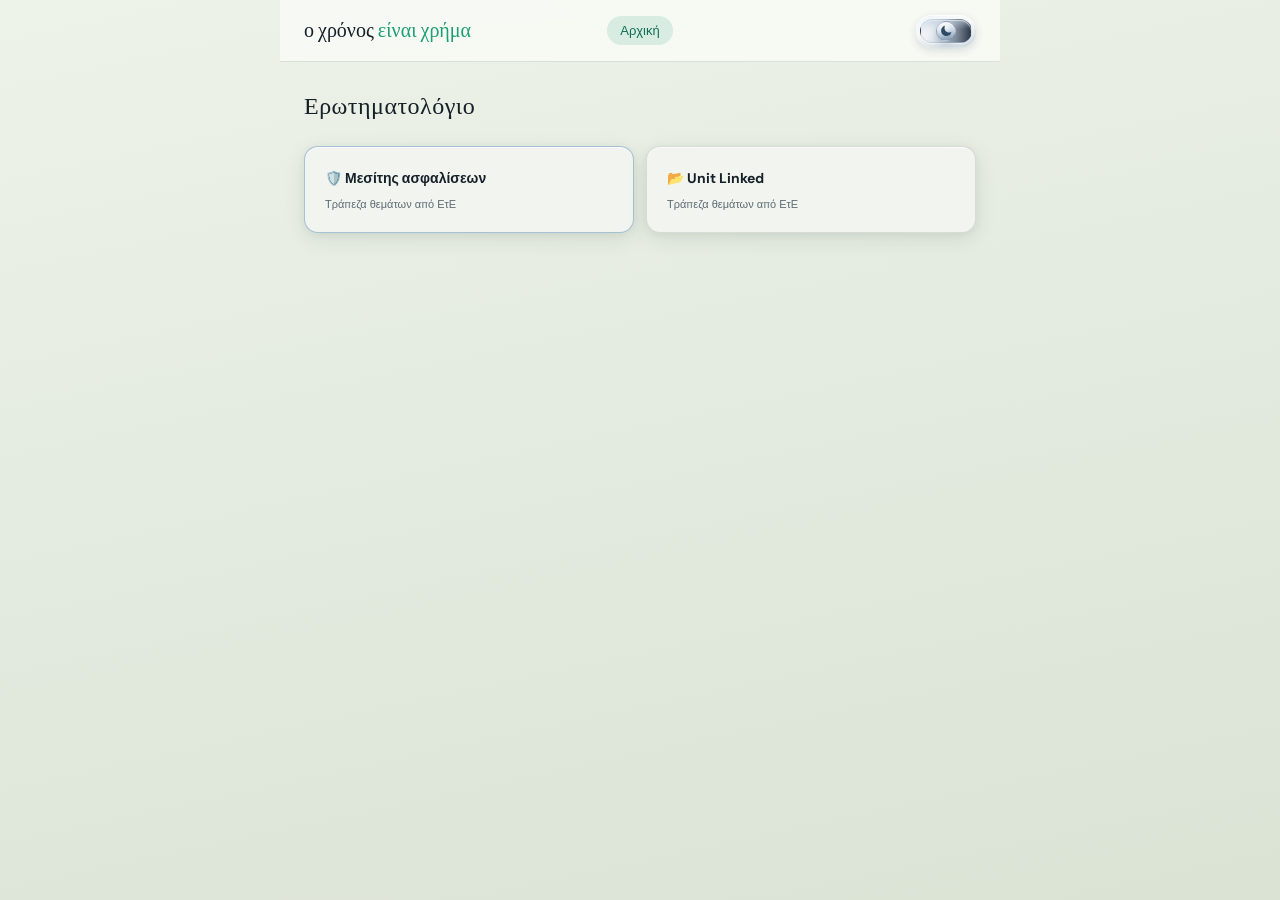
==== index.html @ 7689e627 "Add files via upload" ====
<!DOCTYPE html>
<html lang="el" data-time-theme="night">
<head>
<meta charset="UTF-8">
<meta name="viewport" content="width=device-width, initial-scale=1.0">
<title>Ο χρόνος είναι χρήμα</title>
<link href="https://fonts.googleapis.com/css2?family=DM+Sans:wght@300;400;500;600&family=DM+Serif+Display:ital@0;1&display=swap" rel="stylesheet">
<style>
*{box-sizing:border-box;margin:0;padding:0}
:root{
  --navy:#0f1729;--navy2:#1a2540;--navy3:#243050;
  --teal:#1D9E75;--teal2:#0F6E56;--teal3:#9FE1CB;
  --blue:#185FA5;--blue2:#378ADD;--blue3:#B5D4F4;
  --amber:#BA7517;--amber2:#EF9F27;--amber3:#FAC775;
  --coral:#993C1D;--coral2:#D85A30;--coral3:#F0997B;
  --white:#F8F7F2;--gray:#D3D1C7;--muted:#888780;
  --border:rgba(255,255,255,0.08);
}
html,body{font-family:"DM Sans",sans-serif;background:var(--navy);color:var(--white);min-height:100vh;font-size:16px;line-height:1.65}
.app{max-width:720px;margin:0 auto}
.top-nav{display:grid;grid-template-columns:1fr auto 1fr;align-items:center;padding:14px 24px;border-bottom:1px solid var(--border);background:rgba(15,23,41,0.97);backdrop-filter:blur(8px);position:sticky;top:0;z-index:100;gap:12px 16px}
.top-nav .logo{justify-self:start}
.top-nav .nav-tabs{justify-self:center;display:flex;flex-wrap:wrap;align-items:center;justify-content:center;gap:4px}
.top-nav .theme-ctl{justify-self:end}
@media (max-width:600px){
  .top-nav{grid-template-columns:1fr auto;grid-template-rows:auto auto}
  .top-nav .logo{grid-column:1;grid-row:1;justify-self:start}
  .top-nav .theme-ctl{grid-column:2;grid-row:1;justify-self:end;align-self:center}
  .top-nav .nav-tabs{grid-column:1/-1;grid-row:2;justify-self:center}
}
.logo{font-family:"DM Serif Display",serif;font-size:20px;color:var(--white)}
.logo span{color:var(--teal)}
.nav-tabs{display:flex;gap:4px}
.nav-tab{padding:6px 13px;border-radius:20px;border:none;background:transparent;color:var(--muted);font-family:"DM Sans",sans-serif;font-size:13px;cursor:pointer;transition:all .2s}
.nav-tab.active{background:rgba(29,158,117,0.18);color:var(--teal3)}
.nav-tab:hover:not(.active){color:var(--white);background:rgba(255,255,255,0.05)}
.screen{display:none;padding:24px 24px 48px;animation:fadeUp .3s ease}
.screen.active{display:block}
@keyframes fadeUp{from{opacity:0;transform:translateY(10px)}to{opacity:1;transform:translateY(0)}}
.card{background:var(--navy2);border:1px solid var(--border);border-radius:14px;padding:18px;margin-bottom:12px}
.badge{display:inline-block;font-size:10px;font-weight:500;padding:3px 10px;border-radius:20px;letter-spacing:0.4px;text-transform:uppercase;margin-bottom:8px}
.badge.teal{background:rgba(29,158,117,0.2);color:var(--teal3)}
.badge.blue{background:rgba(24,95,165,0.2);color:var(--blue3)}
.badge.amber{background:rgba(186,117,23,0.2);color:var(--amber3)}
.badge.coral{background:rgba(153,60,29,0.2);color:var(--coral3)}
.slbl{font-size:11px;font-weight:500;color:var(--muted);text-transform:uppercase;letter-spacing:0.6px;margin-bottom:12px}
.fbox{background:rgba(24,95,165,0.12);border:1px solid rgba(24,95,165,0.3);border-radius:12px;padding:16px 20px;text-align:center;margin:14px 0}
.fbox-main{font-family:"DM Serif Display",serif;font-size:22px;font-weight:500;color:var(--blue3);letter-spacing:1px;margin-bottom:5px}
.fbox-sub{font-size:11px;color:var(--muted);line-height:1.6}
.tbox{background:rgba(186,117,23,0.1);border:1px solid rgba(186,117,23,0.25);border-radius:10px;padding:12px 16px;margin:12px 0}
.tbox p{font-size:12px;color:var(--amber3);line-height:1.6}
.ibox{background:rgba(29,158,117,0.08);border:1px solid rgba(29,158,117,0.2);border-radius:10px;padding:12px 16px;margin:12px 0}
.ibox p{font-size:12px;color:var(--teal3);line-height:1.6}
.btn-p{background:var(--teal);color:#fff;border:none;padding:10px 22px;border-radius:9px;font-family:"DM Sans",sans-serif;font-size:14px;font-weight:500;cursor:pointer;transition:all .2s}
.btn-p:hover{background:var(--teal2)}
.btn-s{background:transparent;color:var(--muted);border:1px solid rgba(255,255,255,0.1);padding:10px 18px;border-radius:9px;font-family:"DM Sans",sans-serif;font-size:14px;cursor:pointer;transition:all .2s}
.btn-s:hover{color:var(--white);border-color:rgba(255,255,255,0.25)}
/* HOME */
.hero{background:var(--navy2);border:1px solid var(--border);border-radius:18px;padding:32px;margin-bottom:20px;position:relative;overflow:hidden}
.hero::before{content:"";position:absolute;top:-60px;right:-60px;width:280px;height:280px;background:radial-gradient(circle,rgba(29,158,117,0.10),transparent 70%);pointer-events:none}
.hero-title{font-family:"DM Serif Display",serif;font-size:32px;line-height:1.15;margin-bottom:10px}
.hero-title em{color:var(--teal3);font-style:italic}
.hero-sub{font-size:14px;color:var(--muted);line-height:1.7;max-width:440px;margin-bottom:20px}
.hero-axiom{padding:14px 18px;background:rgba(255,255,255,0.03);border-left:3px solid var(--teal);border-radius:0 10px 10px 0;font-family:"DM Serif Display",serif;font-size:15px;color:var(--gray);font-style:italic}
.stats-row{display:grid;grid-template-columns:repeat(3,1fr);gap:10px;margin-bottom:20px}
.stat-card{background:var(--navy2);border:1px solid var(--border);border-radius:14px;padding:16px;text-align:center}
.stat-num{font-family:"DM Serif Display",serif;font-size:28px;margin-bottom:3px}
.stat-lbl{font-size:11px;color:var(--muted)}
.pgrid{display:grid;grid-template-columns:1fr 1fr;gap:10px;margin-bottom:20px}
.pcard{background:var(--navy2);border:1px solid var(--border);border-radius:14px;padding:18px;cursor:pointer;transition:all .25s}
.pcard:hover{border-color:rgba(255,255,255,0.2);transform:translateY(-2px)}
.picon{width:38px;height:38px;border-radius:10px;display:flex;align-items:center;justify-content:center;font-family:"DM Serif Display",serif;font-size:17px;margin-bottom:12px}
.picon.teal{background:rgba(29,158,117,0.2);color:var(--teal3)}
.picon.blue{background:rgba(24,95,165,0.2);color:var(--blue3)}
.picon.amber{background:rgba(186,117,23,0.2);color:var(--amber3)}
.picon.coral{background:rgba(153,60,29,0.2);color:var(--coral3)}
.pname{font-size:14px;font-weight:500;margin-bottom:4px}
.pdesc{font-size:11px;color:var(--muted);line-height:1.5}
/* CHAPTERS */
.parts-list{display:flex;flex-direction:column;gap:12px}
.psec{background:var(--navy2);border:1px solid var(--border);border-radius:14px;overflow:hidden}
.phdr{display:flex;align-items:center;justify-content:space-between;padding:16px 18px;cursor:pointer;transition:background .2s}
.phdr:hover{background:rgba(255,255,255,0.03)}
.phdr-left{display:flex;align-items:center;gap:12px}
.pnum{width:34px;height:34px;border-radius:8px;display:flex;align-items:center;justify-content:center;font-family:"DM Serif Display",serif;font-size:15px;flex-shrink:0}
.pnum.teal{background:rgba(29,158,117,0.2);color:var(--teal3)}
.pnum.blue{background:rgba(24,95,165,0.2);color:var(--blue3)}
.pnum.amber{background:rgba(186,117,23,0.2);color:var(--amber3)}
.pnum.coral{background:rgba(153,60,29,0.2);color:var(--coral3)}
.phdr-title{font-size:14px;font-weight:500}
.phdr-sub{font-size:11px;color:var(--muted);margin-top:2px}
.parr{color:var(--muted);font-size:16px;transition:transform .25s}
.parr.open{transform:rotate(90deg)}
.cgrid{display:none;padding:0 12px 12px;grid-template-columns:1fr 1fr;gap:8px}
.cgrid.open{display:grid}
.citem{background:rgba(255,255,255,0.03);border:1px solid var(--border);border-radius:10px;padding:12px 14px;cursor:pointer;transition:all .2s;display:flex;align-items:flex-start;gap:10px}
.citem:hover{background:rgba(255,255,255,0.07);border-color:rgba(255,255,255,0.2)}
.citem.done{border-color:rgba(29,158,117,0.3);background:rgba(29,158,117,0.05)}
.citem.curr{border-color:rgba(55,138,221,0.4);background:rgba(24,95,165,0.08)}
.cnum{width:24px;height:24px;border-radius:6px;background:rgba(255,255,255,0.06);display:flex;align-items:center;justify-content:center;font-size:10px;font-weight:500;color:var(--muted);flex-shrink:0;margin-top:1px}
.cnum.done{background:rgba(29,158,117,0.2);color:var(--teal3)}
.cnum.curr{background:rgba(24,95,165,0.2);color:var(--blue3)}
.ctitle{font-size:12px;font-weight:500;line-height:1.4;margin-bottom:2px}
#mesCatMount .citem.yli-mesitis-unit .ctitle,
#qmCatMount .citem.yli-mesitis-unit .ctitle{font-size:16px;font-weight:600;line-height:1.35}
.csub{font-size:10px;color:var(--muted)}
/* CHAPTER VIEW */
.chap-hdr{display:flex;align-items:flex-start;justify-content:space-between;gap:16px;margin-bottom:22px}
.chap-title{font-family:"DM Serif Display",serif;font-size:26px;line-height:1.2;margin-top:8px}
.ring-wrap{position:relative;width:56px;height:56px;flex-shrink:0}
.ring-wrap svg{transform:rotate(-90deg)}
.ring-bg{fill:none;stroke:rgba(255,255,255,0.08);stroke-width:4}
.ring-fill{fill:none;stroke:var(--teal);stroke-width:4;stroke-linecap:round;stroke-dasharray:141;stroke-dashoffset:141;transition:stroke-dashoffset 1s ease}
.ring-lbl{position:absolute;inset:0;display:flex;align-items:center;justify-content:center;font-size:11px;font-weight:500;color:var(--teal3)}
.sflow{display:flex;align-items:center;gap:0;margin-bottom:20px;overflow-x:auto;padding-bottom:4px}
.snode{background:var(--navy2);border:1px solid var(--border);border-radius:10px;padding:10px 14px;min-width:90px;text-align:center;flex-shrink:0;cursor:pointer;transition:all .2s}
.snode.active{background:rgba(29,158,117,0.18);border-color:var(--teal)}
.snode:hover:not(.active){border-color:rgba(255,255,255,0.2)}
.snum{font-size:9px;color:var(--muted);margin-bottom:3px}
.slbl2{font-size:11px;font-weight:500}
.sarr{color:rgba(255,255,255,0.2);font-size:16px;padding:0 4px;flex-shrink:0}
.cpanel{background:var(--navy2);border:1px solid var(--border);border-radius:16px;padding:22px;margin-bottom:18px;min-height:160px;animation:fadeUp .3s ease}
.cpanel h3{font-size:12px;font-weight:500;color:var(--teal3);margin-bottom:12px;text-transform:uppercase;letter-spacing:0.4px}
.cpanel p{font-size:15px;color:var(--gray);line-height:1.75;margin-bottom:8px}
.chap-nav{display:flex;justify-content:space-between;align-items:center;padding-top:16px;border-top:1px solid var(--border)}
.chap-nav-info{font-size:11px;color:var(--muted)}
/* BARS */
.bwrap{display:flex;align-items:flex-end;gap:6px;height:110px;padding:0 4px}
.bcol{display:flex;flex-direction:column;align-items:center;gap:3px;flex:1;height:100%;justify-content:flex-end}
.bc,.bs{width:100%;border-radius:4px 4px 0 0;transition:height 1.3s cubic-bezier(.34,1.36,.64,1)}
.bc{background:linear-gradient(180deg,rgba(29,158,117,0.95),rgba(15,110,86,0.75));border:1px solid rgba(29,158,117,0.4)}
.bs{background:rgba(55,138,221,0.55);border:1px solid rgba(55,138,221,0.35)}
.byr{font-size:9px;color:var(--muted);text-align:center;margin-top:5px}
.legend{display:flex;gap:20px;justify-content:center;margin-top:8px}
.leg{display:flex;align-items:center;gap:6px;font-size:11px;color:var(--muted)}
.ldot{width:10px;height:10px;border-radius:3px;flex-shrink:0}
/* CALC */
.ctabs{display:flex;gap:6px;margin-bottom:20px;flex-wrap:wrap}
.ctab{padding:7px 16px;border-radius:8px;border:1px solid rgba(255,255,255,0.1);background:transparent;color:var(--muted);font-family:"DM Sans",sans-serif;font-size:13px;cursor:pointer;transition:all .2s}
.ctab.active{background:rgba(186,117,23,0.18);border-color:var(--amber);color:var(--amber3)}
.ctab:hover:not(.active){color:var(--white)}
.cgrid2{display:grid;grid-template-columns:1fr 1fr;gap:14px}
.panel{background:var(--navy2);border:1px solid var(--border);border-radius:14px;padding:18px}
.ptitle{font-size:10px;font-weight:500;color:var(--muted);text-transform:uppercase;letter-spacing:0.6px;margin-bottom:16px}
.slg{margin-bottom:18px}
.sll{display:flex;justify-content:space-between;align-items:baseline;margin-bottom:7px}
.sln{font-size:15px;color:var(--gray)}
.slv{font-size:15px;font-weight:500}
.slv .u{font-size:11px;color:var(--muted);font-weight:400}
input[type=range]{width:100%;height:3px;border-radius:2px;appearance:none;background:rgba(255,255,255,0.1);outline:none;cursor:pointer}
input[type=range]::-webkit-slider-thumb{appearance:none;width:17px;height:17px;border-radius:50%;background:var(--amber2);border:2px solid var(--navy);cursor:pointer}
input[type=range].tr::-webkit-slider-thumb{background:var(--teal)}
input[type=range].br::-webkit-slider-thumb{background:var(--blue2)}
.resmain{text-align:center;padding:18px 0 14px;border-bottom:1px solid var(--border);margin-bottom:14px}
.reslbl{font-size:10px;color:var(--muted);text-transform:uppercase;letter-spacing:0.5px;margin-bottom:6px}
.resnum{font-family:"DM Serif Display",serif;font-size:36px;color:var(--teal3);line-height:1}
.reshint{font-size:11px;color:var(--muted);margin-top:4px}
.bkdn{display:flex;flex-direction:column;gap:9px}
.br2{display:flex;justify-content:space-between;font-size:15px}
.br2 span:first-child{color:var(--muted)}
.br2 span:last-child{font-weight:500}
.br2.hl span:last-child{color:var(--teal3)}
.br2.wn span:last-child{color:var(--coral3)}
.brdiv{border:none;border-top:1px solid var(--border);margin:6px 0}
.cpan2{background:var(--navy2);border:1px solid var(--border);border-radius:14px;padding:18px;margin-top:14px;grid-column:1/-1}
.cpan2 h3{font-size:10px;color:var(--muted);text-transform:uppercase;letter-spacing:0.6px;margin-bottom:14px}
canvas{width:100%;display:block}
.r72c{background:var(--navy2);border:1px solid var(--border);border-radius:14px;padding:28px;text-align:center}
.r72big{font-family:"DM Serif Display",serif;font-size:72px;line-height:1;color:var(--teal3);margin:20px 0 6px;transition:all .3s}
/* QUIZ */
.quiz-screen-title{font-family:"DM Serif Display",serif;font-size:24px;margin-bottom:20px;color:var(--white);letter-spacing:0.02em}
.quiz-mode-grid{display:grid;grid-template-columns:repeat(2,minmax(0,1fr));gap:12px;margin-bottom:24px;align-items:stretch}
.quiz-mode-card{background:var(--navy2);border:1px solid var(--border);border-radius:14px;padding:20px;cursor:pointer;transition:border-color .25s,background .25s,box-shadow .25s;min-width:0;
  box-shadow:
    0 8px 28px rgba(0,0,0,0.32),
    0 2px 10px rgba(0,0,0,0.2),
    inset 0 1px 0 rgba(255,255,255,0.06)}
.quiz-mode-card:hover{border-color:var(--teal);background:rgba(29,158,117,0.08)}
.quiz-mode-card h3{font-size:14px;margin-bottom:6px;color:var(--white)}
.quiz-mode-card p{font-size:11px;color:var(--muted);line-height:1.5}
.quiz-mode-card.mesiti{border-color:rgba(24,95,165,0.35)}
.quiz-mode-card.mesiti:hover{border-color:var(--blue2);background:rgba(24,95,165,0.1)}
.quiz-mode-card.quiz-mode-selected-ul{border-color:rgba(29,158,117,0.75);
  box-shadow:
    0 8px 28px rgba(0,0,0,0.32),
    0 2px 10px rgba(0,0,0,0.2),
    0 0 0 2px rgba(29,158,117,0.55),
    inset 0 1px 0 rgba(255,255,255,0.08)}
.quiz-mode-card.quiz-mode-selected-mesiti{border-color:rgba(55,138,221,0.85);
  box-shadow:
    0 8px 28px rgba(0,0,0,0.32),
    0 2px 10px rgba(0,0,0,0.2),
    0 0 0 2px rgba(24,95,165,0.55),
    inset 0 1px 0 rgba(255,255,255,0.08)}
.quiz-mode-card.mesiti.quiz-mode-selected-mesiti:hover{border-color:rgba(55,138,221,0.95);background:rgba(24,95,165,0.12)}
.quiz-mode-card.quiz-mode-selected-ul:hover{border-color:rgba(45,200,150,0.9);background:rgba(29,158,117,0.1)}
/* Συνοχή χρώματος: κάρτα λειτουργίας → πλαίσιο επιλογών από κάτω */
#qCatOpts.quiz-options-accent-ul > .quiz-filters{
  border-color:rgba(29,158,117,0.72);
  background:rgba(29,158,117,0.09);
  box-shadow:
    0 8px 28px rgba(0,0,0,0.32),
    0 2px 10px rgba(0,0,0,0.2),
    0 0 0 2px rgba(29,158,117,0.42),
    inset 0 1px 0 rgba(255,255,255,0.08)}
#qCatOpts.quiz-options-accent-ul > div:nth-child(2){
  margin-top:2px;
  padding:14px 16px;
  border-radius:14px;
  border:1px solid rgba(29,158,117,0.45);
  background:rgba(29,158,117,0.07);
  box-shadow:
    0 4px 18px rgba(0,0,0,0.22),
    0 0 0 1px rgba(29,158,117,0.2),
    inset 0 1px 0 rgba(255,255,255,0.06)}
#qMesitiOpts.quiz-options-accent-mesiti #qmBrowse{
  padding:14px 16px 16px;
  border-radius:14px;
  border:1px solid rgba(55,138,221,0.55);
  background:rgba(24,95,165,0.1);
  box-shadow:
    0 8px 28px rgba(0,0,0,0.32),
    0 2px 10px rgba(0,0,0,0.2),
    0 0 0 2px rgba(24,95,165,0.38),
    inset 0 1px 0 rgba(255,255,255,0.08)}
#qMesitiOpts.quiz-options-accent-mesiti #qmMesitiFooter{
  margin-top:12px;
  padding:14px 16px;
  border-radius:14px;
  border:1px solid rgba(55,138,221,0.5);
  background:rgba(24,95,165,0.08);
  box-shadow:
    0 4px 18px rgba(0,0,0,0.22),
    0 0 0 1px rgba(24,95,165,0.22),
    inset 0 1px 0 rgba(255,255,255,0.06)}
.quiz-filters{background:var(--navy2);border:1px solid var(--border);border-radius:14px;padding:16px;margin-bottom:16px}
.quiz-filters label{display:block;font-size:11px;color:var(--muted);margin-bottom:6px;text-transform:uppercase;letter-spacing:0.5px}
.quiz-filters select{width:100%;padding:10px 12px;border-radius:8px;border:1px solid var(--border);background:var(--navy3);color:var(--white);font-family:"DM Sans",sans-serif;font-size:14px;margin-bottom:14px;cursor:pointer}
.quiz-filters select:last-of-type{margin-bottom:0}
.quiz-chapter-row{display:flex;flex-wrap:wrap;align-items:center;gap:10px 14px;margin-bottom:14px}
.quiz-chapter-wrap{position:relative;flex:1 1 200px;min-width:0}
.quiz-cat-sr{position:absolute;width:1px;height:1px;padding:0;margin:-1px;overflow:hidden;clip:rect(0,0,0,0);white-space:nowrap;border:0;opacity:0;pointer-events:none}
.quiz-chapter-trigger{width:100%;text-align:left;padding:10px 12px;border-radius:8px;border:1px solid var(--border);background:var(--navy3);color:var(--white);font-family:"DM Sans",sans-serif;font-size:14px;cursor:pointer;display:flex;justify-content:space-between;align-items:center;gap:10px}
.quiz-chapter-trigger::after{content:"▾";opacity:.55;font-size:11px;flex-shrink:0}
.quiz-chapter-menu{position:absolute;left:0;right:0;top:calc(100% + 5px);z-index:80;max-height:min(300px,55vh);overflow-y:auto;background:var(--navy2);border:1px solid var(--border);border-radius:10px;box-shadow:0 16px 40px rgba(0,0,0,0.35);padding:6px 0}
.quiz-chapter-item{display:block;width:100%;text-align:left;padding:10px 14px;border:none;background:transparent;color:var(--gray);font-family:"DM Sans",sans-serif;font-size:14px;cursor:pointer;line-height:1.35}
.quiz-chapter-item:hover,.quiz-chapter-item:focus{background:rgba(255,255,255,0.08);color:var(--white);outline:none}
.quiz-chapter-item[aria-selected="true"]{background:rgba(29,158,117,0.14);color:var(--teal3)}
.quiz-chapter-menu-row{display:flex;align-items:center;gap:10px;width:100%;padding:2px 4px 2px 10px;box-sizing:border-box}
.quiz-chapter-menu-row .quiz-chapter-item{flex:1;min-width:0;text-align:left}
.quiz-chapter-menu-row .quiz-chapter-done-cb{flex:0 0 auto;width:18px;height:18px;margin:0 6px 0 0;cursor:pointer;accent-color:var(--teal3)}
.quiz-chapter-menu-row .quiz-chapter-done-spacer{flex:0 0 auto;width:18px;height:18px;margin:0 6px 0 0;visibility:hidden;pointer-events:none}
#qmMesUnitMenu .quiz-chapter-menu-row .quiz-chapter-done-cb,
#mesUnitMenu .quiz-chapter-menu-row .quiz-chapter-done-cb{accent-color:var(--blue2)}
.quiz-chapter-count{flex:0 0 auto;font-size:14px;font-weight:500;color:var(--teal3);white-space:nowrap;min-height:1.4em}
.quiz-loading{text-align:center;padding:40px 20px;color:var(--muted)}
.quiz-load-err{background:rgba(153,60,29,0.15);border:1px solid rgba(153,60,29,0.3);border-radius:12px;padding:16px;margin-bottom:16px;color:var(--coral3);font-size:14px}
.quiz-load-err a{color:var(--teal3);text-decoration:underline}
.qprow{display:flex;align-items:center;gap:12px;margin-bottom:20px}
.qptimer{font-size:12px;color:var(--amber3);font-weight:500}
.qpbar{flex:1;height:3px;background:rgba(255,255,255,0.08);border-radius:2px;overflow:hidden}
.qpfill{height:100%;background:var(--teal);border-radius:2px;transition:width .4s ease}
.qplbl{font-size:11px;color:var(--muted);white-space:nowrap}
.qcard{background:var(--navy2);border:1px solid var(--border);border-radius:16px;padding:24px;margin-bottom:14px;position:relative;overflow:hidden;animation:fadeUp .25s ease}
.qcard::before{content:"";position:absolute;top:0;left:0;right:0;height:3px;background:linear-gradient(90deg,var(--teal),var(--blue2))}
.qmeta{display:flex;gap:8px;flex-wrap:wrap;align-items:center;margin-bottom:10px}
.qmeta.qmeta-row-split{justify-content:space-between;align-items:center;gap:8px 12px}
.qmeta-main{display:flex;gap:8px;flex-wrap:wrap;align-items:center;flex:1;min-width:0}
.qmetatag{font-size:9px;padding:2px 8px;border-radius:10px;background:rgba(255,255,255,0.06);color:var(--muted)}
.qjsonid{font-size:10px;font-weight:600;font-variant-numeric:tabular-nums;padding:3px 9px;border-radius:8px;border:1px solid rgba(186,117,23,0.35);background:rgba(186,117,23,0.12);color:var(--amber3);line-height:1.2;flex-shrink:0}
.qtag{font-size:10px;color:var(--teal3);font-weight:500;text-transform:uppercase;letter-spacing:0.5px;margin-bottom:12px}
.qtext{font-size:18px;line-height:1.55;margin-bottom:20px}
.opts{display:flex;flex-direction:column;gap:8px}
.opt{padding:13px 16px;border-radius:10px;border:1px solid rgba(255,255,255,0.1);background:rgba(255,255,255,0.03);color:var(--gray);font-family:"DM Sans",sans-serif;font-size:15px;cursor:pointer;transition:all .2s;text-align:left}
.opt:hover:not(.dis){border-color:rgba(255,255,255,0.25);background:rgba(255,255,255,0.07);color:var(--white)}
.opt.ok{background:rgba(29,158,117,0.22);border:2px solid var(--teal);color:var(--teal3);box-shadow:0 0 0 1px rgba(29,158,117,0.45),inset 0 0 0 1px rgba(29,158,117,0.12)}
.opt.ko{background:rgba(153,60,29,0.22);border:2px solid var(--coral2);color:var(--coral3);box-shadow:0 0 0 1px rgba(216,90,48,0.4),inset 0 0 0 1px rgba(216,90,48,0.1)}
.opt.dis{cursor:default;pointer-events:none}
.quiz-fb-line{font-size:14px;line-height:1.65}
.quiz-fb-exp{font-size:13px;line-height:1.65;margin-top:10px;opacity:.95}
.quiz-fb-sol{margin-top:12px;border-top:1px solid rgba(255,255,255,0.08);padding-top:10px}
.quiz-fb-sol>summary.quiz-fb-sum{cursor:pointer;font-size:13px;opacity:.92;user-select:none;list-style-position:outside}
.fbbox.ko .quiz-fb-sol{border-top-color:rgba(255,255,255,0.06)}
.quiz-fb-solbody{font-size:13px;line-height:1.6;opacity:.93}
.fbbox{background:rgba(29,158,117,0.1);border:1px solid rgba(29,158,117,0.25);border-radius:10px;padding:14px 16px;margin-top:14px;display:none;animation:fadeUp .25s ease}
.fbbox p{font-size:14px;color:var(--teal3);line-height:1.65}
.fbbox.ko{background:rgba(153,60,29,0.1);border-color:rgba(153,60,29,0.3)}
.fbbox.ko p{color:var(--coral3)}
.rscreen{text-align:center;padding:40px 20px;animation:fadeUp .3s ease}
.rscore{font-family:"DM Serif Display",serif;font-size:56px;color:var(--teal3);margin-bottom:8px}
.rmsg{font-size:15px;color:var(--muted);margin-bottom:28px;line-height:1.6}
.rreview{font-size:12px;color:var(--muted);margin-top:16px}
.qnav{display:flex;gap:10px;margin-top:20px;flex-wrap:wrap;justify-content:space-between}
/* APPENDICES */
.app-tabs{display:flex;gap:6px;margin-bottom:20px;flex-wrap:wrap}
.app-tab{padding:8px 14px;border-radius:8px;border:1px solid rgba(255,255,255,0.1);background:transparent;color:var(--muted);font-size:12px;cursor:pointer;transition:all .2s}
.app-tab.active{background:rgba(24,95,165,0.2);border-color:var(--blue);color:var(--blue3)}
.app-tab:hover:not(.active){color:var(--white)}
.app-panel{display:none;animation:fadeUp .3s ease}
.app-panel.active{display:block}
.calc-ctx{margin:0 0 16px;padding:11px 14px;border-radius:10px;background:rgba(255,255,255,0.035);border:1px solid rgba(255,255,255,0.07);font-size:12px;line-height:1.5}
.calc-ctx-heads{display:flex;flex-wrap:wrap;align-items:center;gap:8px 14px}
.calc-ctx-eq{font-family:ui-monospace,SFMono-Regular,monospace;font-size:11px;color:var(--blue3);opacity:.95}
.calc-ctx-map{margin:8px 0 0;font-size:11px;color:var(--muted);line-height:1.45}
.calc-ctx-live{margin-top:9px;padding-top:9px;border-top:1px solid rgba(255,255,255,0.07);font-family:ui-monospace,SFMono-Regular,monospace;font-size:11px;color:var(--teal3);min-height:1.2em;word-break:break-word}
.calc-ref-drawer{margin-top:22px;border-top:1px solid var(--border);padding-top:14px}
.calc-ref-drawer>summary{cursor:pointer;font-size:12px;color:var(--muted);list-style-position:outside;user-select:none;max-width:42em;line-height:1.45}
.calc-ref-drawer[open]>summary{color:var(--white);margin-bottom:12px}
#calcRefMount .app-tabs{margin-bottom:14px}
html[data-time-theme="day"] .calc-ctx{background:rgba(0,0,0,0.03);border-color:rgba(0,0,0,0.08)}
html[data-time-theme="day"] .calc-ctx-live{border-top-color:rgba(0,0,0,0.08)}
.formula-row{display:flex;justify-content:space-between;align-items:center;padding:12px 16px;border-bottom:1px solid var(--border);gap:12px;flex-wrap:wrap}
.formula-row:last-child{border-bottom:none}
.formula-phrase{font-size:12px;color:var(--gray);flex:1;min-width:140px}
.formula-eq{font-family:"DM Serif Display",serif;font-size:16px;color:var(--blue3);font-weight:500}
.chart-table{width:100%;border-collapse:collapse;font-size:12px}
.chart-table th,.chart-table td{padding:10px 12px;text-align:left;border-bottom:1px solid var(--border)}
.chart-table th{color:var(--muted);font-weight:500;text-transform:uppercase;font-size:10px;letter-spacing:0.5px}
.chart-table td:last-child{color:var(--blue3);font-family:"DM Serif Display",serif}
.ex-card{background:var(--navy2);border:1px solid var(--border);border-radius:12px;padding:16px;margin-bottom:12px}
.ex-card summary{cursor:pointer;font-weight:500;color:var(--white);margin-bottom:8px}
.ex-card .ex-data{font-size:12px;color:var(--muted);margin-bottom:10px}
.ex-card .ex-sol{background:rgba(29,158,117,0.1);border:1px solid rgba(29,158,117,0.25);border-radius:8px;padding:12px;font-size:14px;color:var(--teal3);margin-top:10px}
.gloss-search{width:100%;padding:12px 16px;border-radius:10px;border:1px solid var(--border);background:var(--navy3);color:var(--white);font-size:14px;margin-bottom:16px}
.gloss-search::placeholder{color:var(--muted)}
.gloss-item{background:var(--navy2);border:1px solid var(--border);border-radius:10px;padding:14px 16px;margin-bottom:10px;cursor:pointer;transition:all .2s}
.gloss-item:hover{border-color:var(--teal)}
.gloss-term{font-weight:500;color:var(--teal3);margin-bottom:4px}
.gloss-def{font-size:12px;color:var(--gray);line-height:1.5}
.gloss-ref{font-size:10px;color:var(--muted);margin-top:6px}
/* Θέμα ημέρας: συμπαγής ράγα — 3D όψη (χωνευτό αυλάκι + σφαιρικό thumb) */
.theme-sr{position:absolute;width:1px;height:1px;padding:0;margin:-1px;overflow:hidden;clip:rect(0,0,0,0);white-space:nowrap;border:0}
.theme-ctl{
  flex-shrink:0;width:60px;padding:4px;border:none;border-radius:16px;outline:none;-webkit-tap-highlight-color:transparent;
  background:linear-gradient(165deg,rgba(255,255,255,0.14) 0%,rgba(255,255,255,0.04) 42%,rgba(0,0,0,0.22) 100%);
  box-shadow:
    0 4px 8px rgba(0,0,0,0.4),
    0 1px 0 rgba(255,255,255,0.12) inset,
    0 -2px 4px rgba(0,0,0,0.35) inset,
    1px 0 0 rgba(255,255,255,0.06) inset,
    -1px 0 0 rgba(0,0,0,0.2) inset;
  transform:perspective(140px) rotateX(4deg);
  transform-origin:50% 50%;
  transition:transform .18s ease,box-shadow .18s ease;
}
.theme-ctl:hover{transform:perspective(140px) rotateX(2deg);box-shadow:0 5px 10px rgba(0,0,0,0.45),0 1px 0 rgba(255,255,255,0.14) inset,0 -2px 4px rgba(0,0,0,0.32) inset,1px 0 0 rgba(255,255,255,0.08) inset,-1px 0 0 rgba(0,0,0,0.18) inset}
.theme-ctl:active{transform:perspective(140px) rotateX(5deg) scale(0.98)}
.theme-ctl:focus-visible{box-shadow:0 0 0 2px rgba(29,158,117,0.55),0 4px 8px rgba(0,0,0,0.4);border-radius:16px}
.theme-track{
  position:relative;height:24px;width:100%;border-radius:12px;cursor:pointer;touch-action:none;
  border:1px solid rgba(0,0,0,0.45);
  background:
    linear-gradient(180deg,rgba(255,255,255,0.16) 0%,transparent 38%),
    linear-gradient(90deg,rgba(242,246,238,0.96) 0%,rgba(88,98,94,0.42) 47%,rgba(12,18,36,0.99) 100%);
  box-shadow:
    inset 0 4px 10px rgba(0,0,0,0.55),
    inset 0 2px 3px rgba(0,0,0,0.35),
    inset 0 1px 0 rgba(255,255,255,0.12),
    0 1px 0 rgba(255,255,255,0.05);
}
.theme-thumb{
  position:absolute;top:50%;width:20px;height:20px;margin-top:-10px;border-radius:50%;left:calc(50% - 10px);
  display:flex;align-items:center;justify-content:center;
  transition:left .14s ease,box-shadow .18s ease,transform .18s ease,background .2s ease,border-color .2s ease,color .2s ease;pointer-events:none;
  border:1px solid rgba(255,255,255,0.28);
  background:
    radial-gradient(ellipse 95% 80% at 32% 24%,rgba(255,255,255,0.98) 0%,rgba(235,237,232,0.92) 28%,rgba(195,200,198,0.88) 55%,rgba(110,118,122,0.82) 92%);
  box-shadow:
    0 4px 6px rgba(0,0,0,0.5),
    0 2px 3px rgba(0,0,0,0.35),
    0 1px 0 rgba(255,255,255,0.55) inset,
    inset 0 -4px 8px rgba(0,0,0,0.28),
    inset 0 3px 6px rgba(255,255,255,0.45);
  color:#c97810;
}
.theme-ico{position:absolute;inset:0;display:flex;align-items:center;justify-content:center;transition:opacity .16s ease}
.theme-ico svg{width:12px;height:12px;display:block}
.theme-ico-moon{opacity:0}
.theme-ico-sun{opacity:1}
html[data-time-theme="day"] .theme-ico-moon{opacity:1}
html[data-time-theme="day"] .theme-ico-sun{opacity:0}
.theme-ctl:hover .theme-thumb{box-shadow:0 5px 8px rgba(0,0,0,0.55),0 2px 3px rgba(0,0,0,0.35),0 1px 0 rgba(255,255,255,0.6) inset,inset 0 -4px 8px rgba(0,0,0,0.3),inset 0 3px 7px rgba(255,255,255,0.5)}
.theme-ctl[data-mode="day"] .theme-thumb{left:2px}
.theme-ctl[data-mode="night"] .theme-thumb{left:calc(100% - 22px)}
.theme-ctl[data-mode="auto"] .theme-thumb{left:calc(50% - 10px)}
.theme-ctl.theme-dragging .theme-thumb{transition:none}
@media (prefers-reduced-motion:reduce){
  .theme-ctl,.theme-ctl:hover,.theme-ctl:active{transform:none;transition:none}
  .theme-thumb{transition:left .14s ease}
}
html[data-time-theme="day"]{
  color-scheme:light;
  --navy:#d8dfd4;
  --navy2:#f2f5ef;
  --navy3:#e6ebe2;
  --white:#152028;
  --gray:#2a3440;
  --muted:#5c6a72;
  --border:rgba(20,45,35,0.12);
  /* Σκούρα accent για ανάγνωση σε ανοιχτό φόντο (αντί για mint #9FE1CB κ.λπ.) */
  --teal3:#0a5a45;
  --blue3:#1a5490;
  --amber3:#9a5a0c;
  --coral3:#8b3a22;
}
html[data-time-theme="day"] .badge.teal,
html[data-time-theme="day"] .badge.blue,
html[data-time-theme="day"] .badge.amber,
html[data-time-theme="day"] .badge.coral{font-weight:600}
html[data-time-theme="day"] body{
  background:linear-gradient(168deg,#eef3ea 0%,#e4ebe0 42%,#dbe3d5 100%);
  color:var(--white);
}
html[data-time-theme="day"] .top-nav{
  background:rgba(248,250,245,0.92);
  border-bottom-color:var(--border);
  backdrop-filter:blur(10px);
}
html[data-time-theme="day"] .nav-tab{color:var(--muted)}
html[data-time-theme="day"] .nav-tab.active{background:rgba(29,158,117,0.14);color:var(--teal2)}
html[data-time-theme="day"] .nav-tab:hover:not(.active){color:var(--white);background:rgba(0,0,0,0.04)}
html[data-time-theme="day"] .logo{color:var(--white)}
html[data-time-theme="day"] .card,
html[data-time-theme="day"] .hero,
html[data-time-theme="day"] .stat-card,
html[data-time-theme="day"] .pcard,
html[data-time-theme="day"] .psec,
html[data-time-theme="day"] .cpanel,
html[data-time-theme="day"] .snode,
html[data-time-theme="day"] .panel,
html[data-time-theme="day"] .cpan2,
html[data-time-theme="day"] .r72c,
html[data-time-theme="day"] .quiz-filters,
html[data-time-theme="day"] .qcard,
html[data-time-theme="day"] .yli-run-title,
html[data-time-theme="day"] .ex-card,
html[data-time-theme="day"] .gloss-item{
  box-shadow:0 1px 3px rgba(30,50,40,0.06);
}
html[data-time-theme="day"] .quiz-mode-card.mesiti:hover{border-color:var(--blue2);background:rgba(24,95,165,0.08)}
html[data-time-theme="day"] .quiz-mode-card{
  box-shadow:
    0 6px 22px rgba(30,50,40,0.09),
    0 2px 8px rgba(30,50,40,0.06),
    inset 0 1px 0 rgba(255,255,255,0.72)}
html[data-time-theme="day"] .quiz-mode-card.quiz-mode-selected-ul{
  box-shadow:
    0 6px 22px rgba(30,50,40,0.1),
    0 2px 8px rgba(30,50,40,0.06),
    0 0 0 2px rgba(29,158,117,0.45),
    inset 0 1px 0 rgba(255,255,255,0.75)}
html[data-time-theme="day"] .quiz-mode-card.quiz-mode-selected-mesiti{
  box-shadow:
    0 6px 22px rgba(30,50,40,0.1),
    0 2px 8px rgba(30,50,40,0.06),
    0 0 0 2px rgba(24,95,165,0.42),
    inset 0 1px 0 rgba(255,255,255,0.75)}
html[data-time-theme="day"] #qCatOpts.quiz-options-accent-ul > .quiz-filters{
  border-color:rgba(29,158,117,0.55);
  background:rgba(29,158,117,0.07);
  box-shadow:
    0 6px 22px rgba(30,50,40,0.09),
    0 2px 8px rgba(30,50,40,0.06),
    0 0 0 2px rgba(29,158,117,0.38),
    inset 0 1px 0 rgba(255,255,255,0.75)}
html[data-time-theme="day"] #qCatOpts.quiz-options-accent-ul > div:nth-child(2){
  border-color:rgba(29,158,117,0.4);
  background:rgba(29,158,117,0.06);
  box-shadow:0 2px 10px rgba(30,50,40,0.06),0 0 0 1px rgba(29,158,117,0.18),inset 0 1px 0 rgba(255,255,255,0.65)}
html[data-time-theme="day"] #qMesitiOpts.quiz-options-accent-mesiti #qmBrowse{
  border-color:rgba(55,138,221,0.45);
  background:rgba(24,95,165,0.06);
  box-shadow:
    0 6px 22px rgba(30,50,40,0.09),
    0 2px 8px rgba(30,50,40,0.06),
    0 0 0 2px rgba(24,95,165,0.32),
    inset 0 1px 0 rgba(255,255,255,0.75)}
html[data-time-theme="day"] #qMesitiOpts.quiz-options-accent-mesiti #qmMesitiFooter{
  border-color:rgba(55,138,221,0.42);
  background:rgba(24,95,165,0.05);
  box-shadow:0 2px 10px rgba(30,50,40,0.06),0 0 0 1px rgba(24,95,165,0.16),inset 0 1px 0 rgba(255,255,255,0.65)}
html[data-time-theme="day"] .citem{background:rgba(255,255,255,0.65);border-color:var(--border)}
html[data-time-theme="day"] .citem:hover{background:#fff;border-color:rgba(29,158,117,0.25)}
html[data-time-theme="day"] input[type=range]{background:rgba(0,0,0,0.08)}
html[data-time-theme="day"] .quiz-filters select,
html[data-time-theme="day"] .gloss-search{background:var(--navy3);color:var(--white);border-color:var(--border)}
html[data-time-theme="day"] .qjsonid{border-color:rgba(186,117,23,0.4);background:rgba(186,117,23,0.14);color:var(--amber2)}
html[data-time-theme="day"] .quiz-chapter-count{color:var(--teal2)}
html[data-time-theme="day"] .quiz-chapter-trigger,
html[data-time-theme="day"] .quiz-chapter-menu{background:var(--navy3);color:var(--white);border-color:var(--border)}
html[data-time-theme="day"] .quiz-chapter-item:hover,
html[data-time-theme="day"] .quiz-chapter-item:focus{background:rgba(0,0,0,0.06);color:var(--white)}
#mesUnitMenu .quiz-chapter-item.yli-mesitis-unit,
#qmMesUnitMenu .quiz-chapter-item.yli-mesitis-unit{font-size:15px;font-weight:600;line-height:1.35}
html[data-time-theme="day"] .opt{background:rgba(255,255,255,0.7);border-color:rgba(0,0,0,0.1);color:var(--gray)}
html[data-time-theme="day"] .opt:hover:not(.dis){border-color:rgba(29,158,117,0.35);background:#fff;color:var(--white)}
html[data-time-theme="day"] .opt.ok{border-color:var(--teal2);box-shadow:0 0 0 2px rgba(15,110,86,0.25)}
html[data-time-theme="day"] .opt.ko{border-color:var(--coral2);box-shadow:0 0 0 2px rgba(216,90,48,0.22)}
html[data-time-theme="day"] .qpbar{background:rgba(0,0,0,0.08)}
html[data-time-theme="day"] .hero::before{background:radial-gradient(circle,rgba(29,158,117,0.12),transparent 70%)}
html[data-time-theme="night"]{color-scheme:dark}
/* Σκοτεινό φόντο: ήλιος + θερμοί τόνοι στο κουμπί */
html[data-time-theme="night"] .theme-ctl{
  background:linear-gradient(165deg,rgba(255,210,140,0.16) 0%,rgba(70,55,30,0.38) 48%,rgba(18,14,8,0.62) 100%);
  box-shadow:
    0 4px 9px rgba(0,0,0,0.5),
    0 1px 0 rgba(255,230,180,0.18) inset,
    0 -2px 5px rgba(0,0,0,0.45) inset,
    1px 0 0 rgba(255,200,120,0.1) inset,
    -1px 0 0 rgba(0,0,0,0.28) inset;
}
html[data-time-theme="night"] .theme-ctl:hover{
  box-shadow:
    0 5px 11px rgba(0,0,0,0.55),
    0 1px 0 rgba(255,235,190,0.22) inset,
    0 -2px 5px rgba(0,0,0,0.42) inset,
    1px 0 0 rgba(255,210,130,0.14) inset,
    -1px 0 0 rgba(0,0,0,0.24) inset;
}
html[data-time-theme="night"] .theme-track{
  border-color:rgba(255,160,70,0.32);
  background:
    linear-gradient(180deg,rgba(255,200,110,0.18) 0%,transparent 36%),
    linear-gradient(90deg,rgba(248,240,220,0.95) 0%,rgba(100,92,78,0.45) 46%,rgba(10,14,28,0.98) 100%);
  box-shadow:
    inset 0 4px 10px rgba(0,0,0,0.58),
    inset 0 1px 0 rgba(255,200,100,0.14),
    0 1px 0 rgba(255,200,120,0.06);
}
html[data-time-theme="night"] .theme-thumb{
  border-color:rgba(255,200,110,0.42);
  background:
    radial-gradient(ellipse 95% 82% at 30% 22%,#fff6e4 0%,#f2d8a0 32%,#d9a862 68%,#a67430 100%);
  color:#b45309;
  box-shadow:
    0 4px 7px rgba(0,0,0,0.45),
    0 1px 0 rgba(255,250,235,0.65) inset,
    inset 0 -5px 10px rgba(120,70,20,0.35),
    inset 0 4px 8px rgba(255,255,255,0.45);
}
html[data-time-theme="night"] .theme-ctl:hover .theme-thumb{
  box-shadow:
    0 5px 9px rgba(0,0,0,0.5),
    0 1px 0 rgba(255,252,240,0.75) inset,
    inset 0 -5px 10px rgba(120,70,20,0.38),
    inset 0 4px 9px rgba(255,255,255,0.5);
}
/* Ανοιχτό φόντο: φεγγάρι + δροσεροί τόνοι */
html[data-time-theme="day"] .theme-ctl{
  background:linear-gradient(165deg,rgba(230,240,255,0.65) 0%,rgba(255,255,255,0.5) 42%,rgba(170,190,210,0.45) 100%);
  box-shadow:
    0 3px 8px rgba(40,70,100,0.16),
    0 1px 0 rgba(255,255,255,0.98) inset,
    0 -2px 5px rgba(60,90,120,0.08) inset,
    1px 0 0 rgba(255,255,255,0.65) inset,
    -1px 0 0 rgba(80,110,140,0.08) inset;
}
html[data-time-theme="day"] .theme-ctl:hover{
  box-shadow:
    0 4px 10px rgba(40,70,100,0.2),
    0 1px 0 #fff inset,
    0 -2px 5px rgba(60,90,120,0.07) inset,
    1px 0 0 rgba(255,255,255,0.7) inset,
    -1px 0 0 rgba(80,110,140,0.06) inset;
}
html[data-time-theme="day"] .theme-track{
  border-color:rgba(70,100,130,0.2);
  background:
    linear-gradient(180deg,rgba(220,235,255,0.5) 0%,transparent 40%),
    linear-gradient(90deg,rgba(252,253,255,0.98) 0%,rgba(130,150,175,0.35) 48%,rgba(32,44,62,0.94) 100%);
  box-shadow:
    inset 0 4px 9px rgba(40,70,100,0.12),
    inset 0 1px 0 rgba(255,255,255,0.75),
    0 1px 0 rgba(255,255,255,0.55);
}
html[data-time-theme="day"] .theme-thumb{
  border-color:rgba(120,150,185,0.45);
  background:
    radial-gradient(ellipse 100% 86% at 28% 20%,#f8fbff 0%,#e2eaf4 35%,#b8c9dc 62%,#7a92ad 100%);
  color:#2d4a66;
  box-shadow:
    0 4px 7px rgba(40,70,100,0.2),
    0 1px 0 rgba(255,255,255,0.95) inset,
    inset 0 -5px 10px rgba(40,60,90,0.12),
    inset 0 4px 8px rgba(255,255,255,0.85);
}
html[data-time-theme="day"] .theme-ctl:hover .theme-thumb{
  box-shadow:
    0 5px 9px rgba(40,70,100,0.22),
    0 1px 0 #fff inset,
    inset 0 -5px 10px rgba(40,60,90,0.14),
    inset 0 4px 9px rgba(255,255,255,0.9);
}
</style>
</head>
<body>
<div class="app">
<nav class="top-nav">
  <div class="logo">ο χρόνος <span>είναι χρήμα</span></div>
  <div class="nav-tabs">
    <button class="nav-tab active" onclick="go('quiz')">Αρχική</button>
  </div>
  <div class="theme-ctl" id="themeCtl" role="slider" tabindex="0" aria-label="Φόντο εφαρμογής" aria-describedby="themeHelpDesc" aria-valuemin="0" aria-valuemax="2" aria-valuenow="1" aria-valuetext="Αυτόματα ανά ώρα" aria-orientation="horizontal">
    <span id="themeHelpDesc" class="theme-sr">Σύρετε ή πατήστε: αριστερά ημέρα, μέση αυτόματο ανά ώρα, δεξιά νύχτα. Μετά από μία ώρα χωρίς αλλαγή επανέρχεται στο αυτόματο.</span>
    <div class="theme-track" id="themeTrack" title="Ημέρα · Αυτόματο · Νύχτα">
      <div class="theme-thumb" aria-hidden="true">
        <span class="theme-ico theme-ico-sun" aria-hidden="true">
          <svg viewBox="0 0 24 24" xmlns="http://www.w3.org/2000/svg" aria-hidden="true">
            <circle cx="12" cy="12" r="4" fill="currentColor"/>
            <path stroke="currentColor" stroke-width="2" stroke-linecap="round" d="M12 2v2.5M12 19.5V22M4.5 12H2M22 12h-2.5M6.3 6.3l1.8 1.8M15.9 15.9l1.8 1.8M17.7 6.3l-1.8 1.8M8.1 15.9l-1.8 1.8"/>
          </svg>
        </span>
        <span class="theme-ico theme-ico-moon" aria-hidden="true">
          <svg viewBox="0 0 24 24" xmlns="http://www.w3.org/2000/svg" aria-hidden="true">
            <path fill="currentColor" fill-rule="evenodd" d="M9.528 1.718a.75.75 0 01.162.819A8.97 8.97 0 009 6a9 9 0 009 9 8.97 8.97 0 003.463-.69.75.75 0 01.981.98 10.503 10.503 0 01-9.694 6.46c-5.799 0-10.5-4.701-10.5-10.5 0-4.368 2.667-8.112 6.46-9.694a.75.75 0 01.818.162z" clip-rule="evenodd"/>
          </svg>
        </span>
      </div>
    </div>
  </div>
</nav>

<!-- HOME -->
<div id="s-home" class="screen">
  <div class="hero">
    <div class="badge teal">Εκπαιδευτική Πλατφόρμα · Beta</div>
    <div class="hero-title">Χρηματοοικονομική<br><em>Θεωρία &amp; Πρακτική</em></div>
    <p class="hero-sub">Για σπουδαστές εξετάσεων και επαγγελματίες συμβούλους. 19 κεφάλαια, διαδραστικά εργαλεία και πιστοποίηση.</p>
    <div class="hero-axiom">«Ένα ευρώ σήμερα αξίζει περισσότερο από ένα ευρώ που θα λάβεις στο μέλλον»</div>
  </div>
  <div class="stats-row">
    <div class="stat-card"><div class="stat-num" id="statChCount" style="color:var(--teal3)">19</div><div class="stat-lbl">Κεφάλαια</div></div>
    <div class="stat-card"><div class="stat-num" id="statQCount" style="color:var(--blue3)">608</div><div class="stat-lbl">Ερωτήσεις Quiz</div></div>
    <div class="stat-card"><div class="stat-num" id="statPartCount" style="color:var(--amber3)">4</div><div class="stat-lbl">Ενότητες</div></div>
  </div>
  <div class="slbl">Ενότητες Μαθήματος</div>
  <p style="font-size:12px;color:var(--muted);line-height:1.55;margin:-6px 0 14px">Οι τέσσερις ενότητες οργανώνουν την ύλη και τα κεφάλαια· το <strong>Quiz</strong> (tab Αρχική) είναι Unit Linked ΤτΕ. Ο <strong>μεσίτης ασφαλίσεων</strong> είναι στην <strong>κάρτα Μεσίτης</strong> και <strong>στην πρώτη οθόνη του Ερωτηματολογίου</strong> (πλαίσιο με το 🛡️).</p>
  <div class="pgrid">
    <div class="pcard" onclick="go('chapters')"><div class="picon teal">Α</div><div class="badge teal">Μέρος Α</div><div class="pname">Φιλοσοφία Αξίας</div><div class="pdesc">Αξία, επιτόκιο, χρόνος</div></div>
    <div class="pcard" onclick="go('chapters')"><div class="picon blue">Β</div><div class="badge blue">Μέρος Β</div><div class="pname">Μαθηματικά Εργαλεία</div><div class="pdesc">Τύποι, ράντες, NPV, IRR</div></div>
    <div class="pcard" onclick="go('chapters')"><div class="picon amber">Γ</div><div class="badge amber">Μέρος Γ</div><div class="pname">Αγορά &amp; Προϊόντα</div><div class="pdesc">Ομόλογα, μετοχές, Unit-Linked</div></div>
    <div class="pcard" onclick="go('chapters')"><div class="picon coral">Δ</div><div class="badge coral">Μέρος Δ</div><div class="pname">Κανονιστικό Πλαίσιο</div><div class="pdesc">KID, IDD, Solvency II</div></div>
  </div>
  <div style="display:grid;grid-template-columns:1fr 1fr;gap:10px">
    <div class="card" style="cursor:pointer;grid-column:1/-1" onclick="go('calc')"><div style="font-size:18px;margin-bottom:8px">⚡</div><div style="font-size:15px;font-weight:500;margin-bottom:4px">Εργαλεία &amp; αναφορά</div><div style="font-size:11px;color:var(--muted)">Υπολογιστές live · τύποι ανά εργαλείο · κάτω (άνοιγμα) πλήρης πίνακας, χάρτης, 10 ασκήσεις, γλωσσάριο</div></div>
    <div class="card" style="cursor:pointer;min-width:0" onclick="go('quiz')"><div style="font-size:18px;margin-bottom:8px">📝</div><div style="font-size:15px;font-weight:500;margin-bottom:4px">Quiz · Unit Linked</div><div style="font-size:11px;color:var(--muted)">608 θέματα · κείμενο όπως στην τράπεζα ΤτΕ (Unit Linked FINAL)</div></div>
    <div class="card" style="cursor:pointer;min-width:0;border-color:rgba(24,95,165,0.35)" onclick="go('mesiti')"><div style="font-size:18px;margin-bottom:8px">🛡️</div><div style="font-size:15px;font-weight:500;margin-bottom:4px">Μεσίτης ασφαλίσεων</div><div style="font-size:11px;color:var(--muted)">Τράπεζα θεμάτων ΤτΕ (ξεχωριστά από κεφαλαιαγορά &amp; Unit Linked quiz)</div></div>
  </div>
</div>

<!-- CHAPTERS LIST -->
<div id="s-chapters" class="screen">
  <div style="margin-bottom:20px"><div style="font-family:'DM Serif Display',serif;font-size:24px;margin-bottom:4px">Κεφάλαια</div><div style="font-size:12px;color:var(--muted)">Επέλεξε κεφάλαιο για να ξεκινήσεις</div></div>
  <div class="parts-list">
    <div class="psec">
      <div class="phdr" onclick="toggleP('pA')"><div class="phdr-left"><div class="pnum teal">Α</div><div><div class="phdr-title">Φιλοσοφία Αξίας</div><div class="phdr-sub">2 κεφάλαια · Ολοκληρωμένο</div></div></div><div class="parr" id="arr-pA">›</div></div>
      <div class="cgrid" id="pA">
        <div class="citem done" onclick="openC(0)"><div class="cnum done">0</div><div><div class="ctitle">Τι Είναι Αξία</div><div class="csub">Αριστοτέλης · Becker</div></div></div>
        <div class="citem done" onclick="openC(1)"><div class="cnum done">1</div><div><div class="ctitle">Το Επιτόκιο</div><div class="csub">Fisher · Ονομαστικό vs Πραγματικό</div></div></div>
      </div>
    </div>
    <div class="psec">
      <div class="phdr" onclick="toggleP('pB')"><div class="phdr-left"><div class="pnum blue">Β</div><div><div class="phdr-title">Μαθηματικά Εργαλεία</div><div class="phdr-sub">6 κεφάλαια · Σε εξέλιξη</div></div></div><div class="parr" id="arr-pB">›</div></div>
      <div class="cgrid" id="pB">
        <div class="citem done" onclick="openC(2)"><div class="cnum done">2</div><div><div class="ctitle">Απλός Τόκος</div><div class="csub">I=P·i·t · ΕΓΔΔ</div></div></div>
        <div class="citem curr" onclick="openC(3)"><div class="cnum curr">3</div><div><div class="ctitle">Ανατοκισμός</div><div class="csub">FV=PV·(1+i)^t</div></div></div>
        <div class="citem" onclick="openC(4)"><div class="cnum">4</div><div><div class="ctitle">Προεξόφληση</div><div class="csub">PV=FV·v^t</div></div></div>
        <div class="citem" onclick="openC(5)"><div class="cnum">5</div><div><div class="ctitle">Ράντες</div><div class="csub">A(t|i) · Δόση δανείου</div></div></div>
        <div class="citem" onclick="openC(6)"><div class="cnum">6</div><div><div class="ctitle">Διηνεκείς Ράντες</div><div class="csub">PV=C/i · Gordon</div></div></div>
        <div class="citem" onclick="openC(7)"><div class="cnum">7</div><div><div class="ctitle">NPV &amp; IRR</div><div class="csub">Απόφαση επένδυσης</div></div></div>
      </div>
    </div>
    <div class="psec">
      <div class="phdr" onclick="toggleP('pC')"><div class="phdr-left"><div class="pnum amber">Γ</div><div><div class="phdr-title">Αγορά &amp; Προϊόντα</div><div class="phdr-sub">9 κεφάλαια · Δεν έχει ξεκινήσει</div></div></div><div class="parr" id="arr-pC">›</div></div>
      <div class="cgrid" id="pC">
        <div class="citem" onclick="openC(8)"><div class="cnum">8</div><div><div class="ctitle">Έντοκα Γραμμάτια</div><div class="csub">ΕΓΔΔ · Αφορολόγητα</div></div></div>
        <div class="citem" onclick="openC(9)"><div class="cnum">9</div><div><div class="ctitle">Ομόλογα</div><div class="csub">Αποτίμηση · Κουπόνι</div></div></div>
        <div class="citem" onclick="openC(10)"><div class="cnum">10</div><div><div class="ctitle">Αμοιβαία &amp; NAV</div><div class="csub">UCITS · SRI</div></div></div>
        <div class="citem" onclick="openC(11)"><div class="cnum">11</div><div><div class="ctitle">Μετοχές</div><div class="csub">Gordon · HPR · DCA</div></div></div>
        <div class="citem" onclick="openC(12)"><div class="cnum">12</div><div><div class="ctitle">Unit-Linked</div><div class="csub">RIY · Life-cycling</div></div></div>
        <div class="citem" onclick="openC(13)"><div class="cnum">13</div><div><div class="ctitle">Forex</div><div class="csub">Ισοτιμίες · Μόχλευση</div></div></div>
        <div class="citem" onclick="openC(14)"><div class="cnum">14</div><div><div class="ctitle">Μετατροπές Επιτοκίων</div><div class="csub">EAR · Fisher</div></div></div>
        <div class="citem" onclick="openC(15)"><div class="cnum">15</div><div><div class="ctitle">Solvency II &amp; ESG</div><div class="csub">SCR · SFDR</div></div></div>
        <div class="citem" onclick="openC(16)"><div class="cnum">16</div><div><div class="ctitle">Ελληνική Αγορά 2026</div><div class="csub">ΟΔΔΗΧ · Φορολογία</div></div></div>
      </div>
    </div>
    <div class="psec">
      <div class="phdr" onclick="toggleP('pD')"><div class="phdr-left"><div class="pnum coral">Δ</div><div><div class="phdr-title">Κανονιστικό Πλαίσιο</div><div class="phdr-sub">3 κεφάλαια · Δεν έχει ξεκινήσει</div></div></div><div class="parr" id="arr-pD">›</div></div>
      <div class="cgrid" id="pD">
        <div class="citem" onclick="openC(17)"><div class="cnum">17</div><div><div class="ctitle">PRIIPs &amp; KID</div><div class="csub">SRI · Σενάρια · RIY</div></div></div>
        <div class="citem" onclick="openC(18)"><div class="cnum">18</div><div><div class="ctitle">IDD &amp; Διανομή</div><div class="csub">Needs Test · Υπαναχώρηση</div></div></div>
        <div class="citem" onclick="openC(19)"><div class="cnum">19</div><div><div class="ctitle">Ο Σύμβουλος</div><div class="csub">Τρεις φάσεις · Ηθική</div></div></div>
      </div>
    </div>
  </div>
</div>

<!-- CHAPTER VIEW -->
<div id="s-chapter" class="screen">
  <div class="chap-hdr">
    <div><div id="cbadge" class="badge teal">Κεφ. 3 · Μέρος Β</div><div id="ctitle" class="chap-title">Ανατοκισμός</div></div>
    <div class="ring-wrap"><svg width="56" height="56" viewBox="0 0 56 56"><circle class="ring-bg" cx="28" cy="28" r="22.5"/><circle class="ring-fill" id="ringFill" cx="28" cy="28" r="22.5"/></svg><div class="ring-lbl" id="ringLbl">0%</div></div>
  </div>
  <div class="sflow" id="sflow"></div>
  <div class="cpanel" id="cpanel"></div>
  <div class="chap-nav">
    <button class="btn-s" onclick="prevC()">← Προηγούμενο</button>
    <div class="chap-nav-info" id="cinfo"></div>
    <button class="btn-p" id="nextBtn" onclick="nextSorC()">Επόμενο →</button>
  </div>
</div>

<!-- CALCULATOR (+ ενσωματωμένα παραρτήματα κάτω, κλειστά) -->
<div id="s-calc" class="screen">
  <div style="margin-bottom:16px"><div style="font-family:'DM Serif Display',serif;font-size:24px;margin-bottom:4px">Εργαλεία</div><div style="font-size:12px;color:var(--muted)">Κάθε καρτέλα ενημερώνει τους σχετικούς τύπους· κάτω από αυτούς εμφανίζεται η αντικατάσταση με τα νούμερα των sliders.</div></div>
  <div class="ctabs">
    <button type="button" class="ctab active" data-calc="compound" onclick="sw('compound',this)">Ανατοκισμός</button>
    <button type="button" class="ctab" data-calc="pv" onclick="sw('pv',this)">Προεξόφληση</button>
    <button type="button" class="ctab" data-calc="r72" onclick="sw('r72',this)">Κανόνας 72</button>
    <button type="button" class="ctab" data-calc="gordon" onclick="sw('gordon',this)">Gordon</button>
    <button type="button" class="ctab" data-calc="npv" onclick="sw('npv',this)">NPV</button>
  </div>
  <div id="calcContextStrip" class="calc-ctx" aria-live="polite">
    <div id="calcCtxStatic"></div>
    <div id="calcCtxLive" class="calc-ctx-live"></div>
  </div>
  <div id="cc-compound">
    <div class="cgrid2">
      <div class="panel"><div class="ptitle">Παράμετροι</div>
        <div class="slg"><div class="sll"><span class="sln">Αρχικό κεφάλαιο</span><span class="slv"><span id="c-pv">10.000</span><span class="u"> €</span></span></div><input type="range" min="1000" max="100000" step="1000" value="10000" oninput="cCalc()"></div>
        <div class="slg"><div class="sll"><span class="sln">Επιτόκιο</span><span class="slv"><span id="c-r">6,0</span><span class="u"> %</span></span></div><input type="range" min="1" max="20" step="0.5" value="6" class="tr" oninput="cCalc()"></div>
        <div class="slg"><div class="sll"><span class="sln">Χρόνια</span><span class="slv"><span id="c-t">20</span><span class="u"> έτη</span></span></div><input type="range" min="1" max="40" step="1" value="20" class="br" oninput="cCalc()"></div>
      </div>
      <div class="panel">
        <div class="resmain"><div class="reslbl">Τελική Αξία (FV)</div><div class="resnum" id="c-fv">32.071 €</div><div class="reshint" id="c-hint">σε 20 χρόνια</div></div>
        <div class="bkdn">
          <div class="br2"><span>Αρχικό κεφάλαιο</span><span id="c-b1">10.000 €</span></div>
          <div class="br2"><span>Απλός τόκος</span><span id="c-b2">12.000 €</span></div>
          <div class="br2 hl"><span>Τόκος στον τόκο</span><span id="c-b3">+10.071 €</span></div>
          <hr class="brdiv">
          <div class="br2"><span>Κανόνας 72</span><span id="c-b4" style="color:var(--amber3)">~12 χρόνια</span></div>
        </div>
      </div>
    </div>
    <div class="cpan2"><h3>Εξέλιξη κεφαλαίου</h3><canvas id="gc" height="160"></canvas></div>
  </div>
  <div id="cc-pv" style="display:none">
    <div class="cgrid2">
      <div class="panel"><div class="ptitle">Παράμετροι</div>
        <div class="slg"><div class="sll"><span class="sln">Μελλοντική αξία</span><span class="slv"><span id="p-fv">50.000</span><span class="u"> €</span></span></div><input type="range" min="5000" max="500000" step="5000" value="50000" oninput="pvCalc()"></div>
        <div class="slg"><div class="sll"><span class="sln">Επιτόκιο</span><span class="slv"><span id="p-r">5,0</span><span class="u"> %</span></span></div><input type="range" min="1" max="15" step="0.5" value="5" class="tr" oninput="pvCalc()"></div>
        <div class="slg"><div class="sll"><span class="sln">Χρόνια</span><span class="slv"><span id="p-t">10</span><span class="u"> έτη</span></span></div><input type="range" min="1" max="30" step="1" value="10" class="br" oninput="pvCalc()"></div>
      </div>
      <div class="panel">
        <div class="resmain"><div class="reslbl">Παρούσα Αξία (PV)</div><div class="resnum" style="color:var(--blue3)" id="p-res">30.696 €</div><div class="reshint">χρειάζεσαι σήμερα</div></div>
        <div class="bkdn">
          <div class="br2"><span>Στόχος μέλλον</span><span id="p-b1">50.000 €</span></div>
          <div class="br2 hl"><span>Αξία σήμερα</span><span id="p-b2" style="color:var(--blue3)">30.696 €</span></div>
          <div class="br2 wn"><span>Απαξίωση χρόνου</span><span id="p-b3">−19.304 €</span></div>
        </div>
      </div>
    </div>
  </div>
  <div id="cc-r72" style="display:none">
    <div class="r72c">
      <div class="fbox" style="max-width:280px;margin:0 auto"><div class="fbox-main">72 ÷ i (%)</div><div class="fbox-sub">= χρόνια για διπλασιασμό</div></div>
      <div class="slg" style="max-width:340px;margin:20px auto 0"><div class="sll"><span class="sln">Επιτόκιο</span><span class="slv"><span id="r-v">6,0</span><span class="u"> %</span></span></div><input type="range" min="1" max="20" step="0.5" value="6" class="tr" oninput="r72Calc(this)"></div>
      <div class="r72big" id="r-ans">12</div>
      <div style="font-size:15px;color:var(--muted);margin-bottom:20px">χρόνια για διπλασιασμό</div>
      <div class="tbox"><p>Με πληθωρισμό <strong id="r-inf">6,0</strong>%, η αγοραστική δύναμη υποδιπλασιάζεται σε <strong id="r-iyr">12</strong> χρόνια.</p></div>
    </div>
  </div>
  <div id="cc-gordon" style="display:none">
    <div class="cgrid2">
      <div class="panel"><div class="ptitle">P = D₁ / (k − g)</div>
        <div class="slg"><div class="sll"><span class="sln">Μέρισμα D₁</span><span class="slv"><span id="g-d">2,00</span><span class="u"> €</span></span></div><input type="range" min="0.5" max="10" step="0.5" value="2" oninput="gCalc()"></div>
        <div class="slg"><div class="sll"><span class="sln">Απαιτ. απόδοση k</span><span class="slv"><span id="g-k">8,0</span><span class="u"> %</span></span></div><input type="range" min="3" max="20" step="0.5" value="8" class="tr" oninput="gCalc()"></div>
        <div class="slg"><div class="sll"><span class="sln">Ανάπτυξη g</span><span class="slv"><span id="g-g">3,0</span><span class="u"> %</span></span></div><input type="range" min="0" max="15" step="0.5" value="3" class="br" oninput="gCalc()"></div>
      </div>
      <div class="panel">
        <div class="resmain"><div class="reslbl">Θεωρητική Τιμή P</div><div class="resnum" style="color:var(--amber3)" id="g-res">40,00 €</div><div class="reshint">P = D₁ / (k − g)</div></div>
        <div class="bkdn">
          <div class="br2"><span>Αν τιμή &lt; P</span><span style="color:var(--teal3)">ΥΠΟΤΙΜΗΜΕΝΗ ✓</span></div>
          <div class="br2"><span>Αν τιμή &gt; P</span><span style="color:var(--coral3)">ΥΠΕΡΤΙΜΗΜΕΝΗ ✗</span></div>
          <hr class="brdiv">
          <div class="br2"><span>Παρονομαστής (k−g)</span><span id="g-sp">5,0%</span></div>
        </div>
      </div>
    </div>
    <div class="tbox" style="margin-top:14px"><p>Όταν τα επιτόκια ανεβαίνουν, το k μεγαλώνει και η τιμή <strong>πέφτει</strong>.</p></div>
  </div>
  <div id="cc-npv" style="display:none">
    <div class="cgrid2">
      <div class="panel"><div class="ptitle">NPV = Σ[CF/(1+r)^t] − I₀</div>
        <div class="slg"><div class="sll"><span class="sln">Αρχική επένδυση</span><span class="slv"><span id="n-inv">20.000</span><span class="u"> €</span></span></div><input type="range" min="5000" max="200000" step="5000" value="20000" oninput="nCalc()"></div>
        <div class="slg"><div class="sll"><span class="sln">Ετήσια ροή CF</span><span class="slv"><span id="n-cf">6.000</span><span class="u"> €</span></span></div><input type="range" min="1000" max="50000" step="1000" value="6000" class="tr" oninput="nCalc()"></div>
        <div class="slg"><div class="sll"><span class="sln">Επιτόκιο</span><span class="slv"><span id="n-r">8,0</span><span class="u"> %</span></span></div><input type="range" min="1" max="20" step="0.5" value="8" class="br" oninput="nCalc()"></div>
        <div class="slg"><div class="sll"><span class="sln">Χρόνια</span><span class="slv"><span id="n-t">5</span><span class="u"> έτη</span></span></div><input type="range" min="2" max="20" step="1" value="5" oninput="nCalc()"></div>
      </div>
      <div class="panel">
        <div class="resmain"><div class="reslbl">NPV</div><div class="resnum" id="n-res" style="font-size:30px">−128 €</div><div class="reshint" id="n-vrd">Οριακά αρνητικό</div></div>
        <div class="bkdn">
          <div class="br2"><span>Σύνολο PV ροών</span><span id="n-pv">19.872 €</span></div>
          <div class="br2 wn"><span>Αρχική επένδυση</span><span id="n-i0">20.000 €</span></div>
          <hr class="brdiv">
          <div class="br2"><span>Απόφαση</span><span id="n-dec" style="color:var(--coral3)">Απόρριψη ✗</span></div>
        </div>
      </div>
    </div>
  </div>
  <details class="calc-ref-drawer" id="calcRefDrawer">
    <summary>Πλήρης αναφορά — όλοι οι τύποι, χάρτης ασκήσεων, 10 ασκήσεις, γλωσσάριο</summary>
    <div id="calcRefMount">
      <div class="app-tabs">
        <button type="button" class="app-tab active" data-app="A" onclick="showApp('A')">Παρ. Α — Τύποι</button>
        <button type="button" class="app-tab" data-app="B" onclick="showApp('B')">Παρ. Β — Χάρτης</button>
        <button type="button" class="app-tab" data-app="C" onclick="showApp('C')">Παρ. Γ — 10 Ασκήσεις</button>
        <button type="button" class="app-tab" data-app="D" onclick="showApp('D')">Παρ. Δ — Γλωσσάριο</button>
      </div>
      <div id="appA" class="app-panel active">
        <div class="slbl">Όλοι οι τύποι οργανωμένοι</div>
        <div class="card" style="padding:0;overflow:hidden">
          <div class="formula-row"><span class="formula-phrase">ΑΠΛΟΣ ΤΟΚΟΣ</span><span class="formula-eq">I = P · i · t</span></div>
          <div class="formula-row"><span class="formula-phrase">Τελικό κεφάλαιο</span><span class="formula-eq">FV = P · (1 + i·t)</span></div>
          <div class="formula-row"><span class="formula-phrase">Προεξόφληση απλή</span><span class="formula-eq">PV = FV / (1 + i·t)</span></div>
          <div class="formula-row"><span class="formula-phrase">Μήνες: t=m/12 · Ημέρες: t=n/360</span><span class="formula-eq">—</span></div>
          <div class="formula-row" style="border-top:1px solid var(--border);margin-top:8px;padding-top:12px"><span class="formula-phrase">ΑΝΑΤΟΚΙΣΜΟΣ</span><span class="formula-eq">FV = PV · (1+i)^t</span></div>
          <div class="formula-row"><span class="formula-phrase">Προεξόφληση</span><span class="formula-eq">PV = FV · v^t</span></div>
          <div class="formula-row"><span class="formula-phrase">Εύρεση i</span><span class="formula-eq">i = (FV/PV)^(1/t) − 1</span></div>
          <div class="formula-row"><span class="formula-phrase">Κανόνας 72</span><span class="formula-eq">t ≈ 72 / i%</span></div>
          <div class="formula-row" style="border-top:1px solid var(--border);margin-top:8px;padding-top:12px"><span class="formula-phrase">ΜΕΤΑΤΡΟΠΕΣ ΕΠΙΤΟΚΙΩΝ</span><span class="formula-eq">EAR = (1+i/m)^m − 1</span></div>
          <div class="formula-row"><span class="formula-phrase">Fisher</span><span class="formula-eq">(1+i) = (1+r)(1+π)</span></div>
          <div class="formula-row"><span class="formula-phrase">Πραγματικό</span><span class="formula-eq">r = (1+i)/(1+π) − 1 ≈ i − π</span></div>
          <div class="formula-row" style="border-top:1px solid var(--border);margin-top:8px;padding-top:12px"><span class="formula-phrase">ΡΑΝΤΕΣ</span><span class="formula-eq">a(t|i) = (1−v^t)/i</span></div>
          <div class="formula-row"><span class="formula-phrase">PV ράντας</span><span class="formula-eq">A = P · a(t|i)</span></div>
          <div class="formula-row"><span class="formula-phrase">FV ράντας</span><span class="formula-eq">S = P · s(t|i)</span></div>
          <div class="formula-row"><span class="formula-phrase">Διηνεκής</span><span class="formula-eq">PV = C / i</span></div>
          <div class="formula-row"><span class="formula-phrase">Gordon</span><span class="formula-eq">PV = C / (i−g)</span></div>
          <div class="formula-row" style="border-top:1px solid var(--border);margin-top:8px;padding-top:12px"><span class="formula-phrase">Ομόλογο</span><span class="formula-eq">P = C·a(n|i) + F·v^n</span></div>
          <div class="formula-row"><span class="formula-phrase">Μετοχή Gordon</span><span class="formula-eq">P = D₁ / (k−g)</span></div>
          <div class="formula-row"><span class="formula-phrase">NPV</span><span class="formula-eq">Σ[CFt/(1+r)^t] − I₀</span></div>
          <div class="formula-row"><span class="formula-phrase">HPR</span><span class="formula-eq">[(P₁−P₀)+D] / P₀</span></div>
        </div>
      </div>
      <div id="appB" class="app-panel">
        <div class="slbl">Χάρτης αναγνώρισης ασκήσεων</div>
        <p style="font-size:12px;color:var(--muted);margin-bottom:14px">Αν δεις αυτή τη λέξη/φράση στην άσκηση, χρησιμοποίησε αυτόν τον τύπο:</p>
        <div class="card" style="padding:0;overflow:hidden">
          <table class="chart-table">
            <tr><th>Λέξη/Φράση</th><th>Τύπος</th></tr>
            <tr><td>«τόκος», «απόδοση σε μήνες/ημέρες»</td><td>I = P · i · t</td></tr>
            <tr><td>«τελικό κεφάλαιο» + σταθερός τόκος</td><td>FV = P · (1+i·t)</td></tr>
            <tr><td>«ανατοκισμός», «σύνθετος τόκος»</td><td>FV = PV · (1+i)^t</td></tr>
            <tr><td>«παρούσα αξία», «σήμερα αξίζει»</td><td>PV = FV · v^t</td></tr>
            <tr><td>«επιτόκιο από FV και PV»</td><td>i = (FV/PV)^(1/t) − 1</td></tr>
            <tr><td>«μηνιαίο σε ετήσιο», «πραγματικό ετήσιο»</td><td>EAR = (1+i/m)^m − 1</td></tr>
            <tr><td>«μετά τον πληθωρισμό», «πραγματικό»</td><td>r = (1+i)/(1+π) − 1</td></tr>
            <tr><td>«σειρά πληρωμών», «δόσεις», «σύνταξη»</td><td>A = P·a(t|i) ή S = P·s(t|i)</td></tr>
            <tr><td>«μέρισμα για πάντα», «αποτίμηση μετοχής»</td><td>P = D₁/(k−g) Gordon</td></tr>
            <tr><td>«αξίζει η επένδυση;», «cash flows»</td><td>NPV = Σ[CFt/(1+r)^t] − Κόστος</td></tr>
            <tr><td>«τι κέρδισα που κράτησα»</td><td>HPR = [(P₁−P₀)+D] / P₀</td></tr>
            <tr><td>«τιμή ομολόγου»</td><td>P = C·a(n|i) + F·v^n</td></tr>
          </table>
        </div>
      </div>
      <div id="appC" class="app-panel">
        <div class="slbl">Δέκα τυπικές ασκήσεις εξετάσεων</div>
        <p style="font-size:12px;color:var(--muted);margin-bottom:14px">Κλικ για να δεις τη λύση</p>
        <div id="exList"></div>
      </div>
      <div id="appD" class="app-panel">
        <div class="slbl">Γλωσσάριο — 40 βασικοί όροι</div>
        <input type="text" class="gloss-search" id="glossSearch" placeholder="Αναζήτηση όρου (π.χ. NPV, Gordon, RIY)..." oninput="filterGloss()">
        <div id="glossList"></div>
      </div>
    </div>
  </details>
</div>

<!-- QUIZ (αρχική οθόνη) -->
<div id="s-quiz" class="screen active">
  <div class="quiz-screen-title">Ερωτηματολόγιο</div>

  <!-- Quiz start: choose mode -->
  <div id="qStart">
    <div class="quiz-mode-grid">
      <div id="quizModeCardMesiti" class="quiz-mode-card mesiti" role="button" tabindex="0" aria-pressed="false" onclick="startMesitiMode()" onkeydown="if(event.key==='Enter'||event.key===' '){event.preventDefault();startMesitiMode()}">
        <h3>🛡️ Μεσίτης ασφαλίσεων</h3>
        <p>Τράπεζα θεμάτων από ΕτΕ</p>
      </div>
      <div id="quizModeCardUl" class="quiz-mode-card" role="button" tabindex="0" aria-pressed="false" onclick="startQuizMode()" onkeydown="if(event.key==='Enter'||event.key===' '){event.preventDefault();startQuizMode()}">
        <h3>📂 Unit Linked</h3>
        <p>Τράπεζα θεμάτων από ΕτΕ</p>
      </div>
    </div>
    <div id="qCatOpts" style="display:none;margin-top:16px">
      <div class="quiz-filters">
        <div class="quiz-chapter-row">
          <div class="quiz-chapter-wrap" id="catChapterWrap">
            <select id="catChapter" class="quiz-cat-sr" tabindex="-1" aria-hidden="true"></select>
            <button type="button" class="quiz-chapter-trigger" id="catChapterTrigger" aria-expanded="false" aria-haspopup="listbox" aria-controls="catChapterMenu">ΕΠΙΛΕΞΤΕ ΚΕΦΑΛΑΙΟ</button>
            <div class="quiz-chapter-menu" id="catChapterMenu" role="listbox" hidden></div>
          </div>
          <span id="catChapterCount" class="quiz-chapter-count" role="status" aria-live="polite">—</span>
        </div>
        <label class="quiz-check" style="display:flex;align-items:center;gap:8px;margin-top:6px;cursor:pointer;font-size:15px">
          <input type="checkbox" id="catShuffleQ" checked>
          Τυχαία σειρά ερωτήσεων
        </label>
        <label class="quiz-check" style="display:flex;align-items:center;gap:8px;margin-top:6px;cursor:pointer;font-size:15px">
          <input type="checkbox" id="catShuffleAns">
          Τυχαία σειρά απαντήσεων
        </label>
      </div>
      <div style="display:flex;gap:10px">
        <button class="btn-p" onclick="launchCategories()">Έναρξη Εξάσκησης</button>
        <button class="btn-s" onclick="cancelQuizCatOpts()">Ακύρωση</button>
      </div>
    </div>
    <div id="qMesitiOpts" style="display:none;margin-top:16px">
      <div id="qmBrowse">
        <div id="qmLoadErr" class="quiz-load-err" style="display:none"></div>
        <div id="qmMesUnitPickerPanel" class="quiz-filters" style="display:none;margin-bottom:20px;padding:16px 18px;border-radius:14px;border:1px solid var(--border);background:var(--navy2)">
          <div class="quiz-chapter-row">
            <div class="quiz-chapter-wrap" id="qmMesUnitWrap">
              <select id="qmMesUnitSel" class="quiz-cat-sr" tabindex="-1" aria-hidden="true"></select>
              <button type="button" class="quiz-chapter-trigger" id="qmMesUnitTrigger" aria-expanded="false" aria-haspopup="listbox" aria-controls="qmMesUnitMenu">ΕΠΙΛΕΞΤΕ ΕΝΟΤΗΤΑ</button>
              <div class="quiz-chapter-menu" id="qmMesUnitMenu" role="listbox" hidden></div>
            </div>
            <span id="qmMesUnitCount" class="quiz-chapter-count" role="status" aria-live="polite">—</span>
          </div>
          <label class="quiz-check" style="display:flex;align-items:center;gap:8px;margin-top:10px;cursor:pointer;font-size:15px">
            <input type="checkbox" id="qmMesShuffleQ" checked>
            Τυχαία σειρά ερωτήσεων
          </label>
          <label class="quiz-check" style="display:flex;align-items:center;gap:8px;margin-top:6px;cursor:pointer;font-size:15px">
            <input type="checkbox" id="qmMesShuffleAns">
            Τυχαία σειρά απαντήσεων
          </label>
        </div>
        <div id="qmCatMount" class="parts-list"></div>
      </div>
      <div id="qmMesRun" style="display:none">
        <div class="yli-run-title quiz-screen-title" id="qmMesRunTitle" style="font-size:20px;margin-bottom:8px"></div>
        <p class="quiz-hint" id="qmMesRunHint" style="margin-bottom:16px;font-size:12px"></p>
        <div class="qprow">
          <div class="qpbar" style="flex:1"><div class="qpfill" id="qmFill" style="width:0%"></div></div>
          <div class="qplbl" id="qmLbl">1/1</div>
        </div>
        <div id="qmArea"></div>
        <div class="qnav" id="qmMesNav">
          <button type="button" class="btn-s" id="qmNavPrev" onclick="yliPrev()" style="display:none">← Προηγούμενο</button>
          <button type="button" class="btn-p" id="qmNavNext" onclick="yliNext()" style="display:none">Επόμενο →</button>
          <button type="button" class="btn-s" id="qmMesNavExit" onclick="mesitiQuizYliExit()">Έξοδος</button>
        </div>
      </div>
      <div id="qmMesitiFooter" style="display:flex;gap:10px;margin-top:16px;flex-wrap:wrap;align-items:center">
        <button type="button" class="btn-p" onclick="openMesitisSelectedFromPicker('q')">Έναρξη Εξάσκησης</button>
        <button type="button" class="btn-s" onclick="cancelMesitiQuizOpts()">Ακύρωση</button>
      </div>
    </div>
  </div>

  <div id="qLoadErr" class="quiz-load-err" style="display:none"></div>
  <div id="qLoading" class="quiz-loading" style="display:none">Φόρτωση ερωτηματολογίου…</div>

  <div id="qRun" style="display:none">
    <div class="qprow">
      <div class="qptimer" id="qTimer" style="display:none">00:00</div>
      <div class="qpbar"><div class="qpfill" id="qFill" style="width:0%"></div></div>
      <div class="qplbl" id="qLbl">1/50</div>
    </div>
    <div id="qArea"></div>
    <div id="qNav" class="qnav">
      <button class="btn-s" id="qNavPrev" onclick="quizPrev()" style="display:none">← Προηγούμενο</button>
      <button class="btn-p" id="qNavNext" onclick="quizNext()" style="display:none">Επόμενο →</button>
      <button class="btn-s" id="qNavExit" onclick="quizExit()">Έξοδος</button>
    </div>
  </div>

  <div id="qRes" style="display:none" class="rscreen">
    <div class="rscore" id="qScore"></div>
    <div class="rmsg" id="qMsg"></div>
    <p class="rreview" id="qReviewHint"></p>
    <button type="button" class="btn-p" id="qRetryWrongBtn" style="display:none;margin-bottom:10px" onclick="retryWrongQuestions()">↻ Επανάληψη μόνο των λανθασμένων</button>
    <button class="btn-p" onclick="backToQuizStart()">← Επιστροφή στο μενού</button>
  </div>
</div>

<!-- Ύλη μεσίτη ασφαλίσεων (insurance_yli · πηγή Excel: Τραπεζα Ελλαδος/Mesitis/) -->
<div id="s-mesiti" class="screen">
  <div id="mesBrowse">
    <div class="quiz-screen-title">Μεσίτης ασφαλίσεων</div>
    <p style="font-size:13px;color:var(--muted);line-height:1.6;margin-bottom:18px">Τράπεζα θεμάτων για το πιστοποιητικό επαγγελματικών γνώσεων <strong>μεσίτη ασφαλίσεων και αντασφαλίσεων</strong> (ΤτΕ). Δεν εντάσσεται στην ύλη κεφαλαιαγοράς. Οι 601 ερωτήσεις ομαδοποιούνται σε <strong>θεματικά κεφάλαια</strong> (συνοχή περιεχομένου)· υπάρχει και επιλογή για <strong>όλο το ερωτηματολόγιο</strong> με τη σειρά του αρχείου.</p>
    <div id="mesLoadErr" class="quiz-load-err" style="display:none"></div>
    <div id="mesUnitPickerPanel" class="quiz-filters" style="display:none;margin-bottom:20px;padding:16px 18px;border-radius:14px;border:1px solid var(--border);background:var(--navy2)">
      <div class="quiz-chapter-row">
        <div class="quiz-chapter-wrap" id="mesUnitWrap">
          <select id="mesUnitSel" class="quiz-cat-sr" tabindex="-1" aria-hidden="true"></select>
          <button type="button" class="quiz-chapter-trigger" id="mesUnitTrigger" aria-expanded="false" aria-haspopup="listbox" aria-controls="mesUnitMenu">ΕΠΙΛΕΞΤΕ ΕΝΟΤΗΤΑ</button>
          <div class="quiz-chapter-menu" id="mesUnitMenu" role="listbox" hidden></div>
        </div>
        <span id="mesUnitCount" class="quiz-chapter-count" role="status" aria-live="polite">—</span>
      </div>
      <label class="quiz-check" style="display:flex;align-items:center;gap:8px;margin-top:10px;cursor:pointer;font-size:15px">
        <input type="checkbox" id="mesShuffleQ" checked>
        Τυχαία σειρά ερωτήσεων
      </label>
      <label class="quiz-check" style="display:flex;align-items:center;gap:8px;margin-top:6px;cursor:pointer;font-size:15px">
        <input type="checkbox" id="mesShuffleAns">
        Τυχαία σειρά απαντήσεων
      </label>
      <button type="button" class="btn-p" style="margin-top:12px" onclick="openMesitisSelectedFromPicker('s')">Έναρξη Εξάσκησης</button>
    </div>
    <div id="mesCatMount" class="parts-list"></div>
  </div>
  <div id="mesRun" style="display:none">
    <div class="yli-run-title quiz-screen-title" id="mesRunTitle" style="font-size:20px;margin-bottom:8px"></div>
    <p class="quiz-hint" id="mesRunHint" style="margin-bottom:16px;font-size:12px"></p>
    <div class="qprow">
      <div class="qpbar" style="flex:1"><div class="qpfill" id="mesFill" style="width:0%"></div></div>
      <div class="qplbl" id="mesLbl">1/1</div>
    </div>
    <div id="mesArea"></div>
    <div class="qnav" id="mesNav">
      <button type="button" class="btn-s" onclick="yliBackToBrowse()">← Κατάλογος</button>
      <div style="display:flex;gap:10px;flex-wrap:wrap">
        <button type="button" class="btn-s" id="mesNavPrev" onclick="yliPrev()" style="display:none">← Προηγούμενο</button>
        <button type="button" class="btn-p" id="mesNavNext" onclick="yliNext()" style="display:none">Επόμενο →</button>
      </div>
    </div>
  </div>
</div>
</div>
<script>
/* Στυλιανός — AE007: έκδοση επίδειξης· απλούστερη από την πλήρη εφαρμογή. */
const CHAPS=[
  {id:0,t:"Τι Είναι Αξία και Πού Γεννιέται",p:"Α",c:"teal",steps:[
    {l:"Αρχή",t:"Η Αρχαία Αντίρρηση",h:`<p>Ο Αριστοτέλης έγραψε ότι το χρήμα είναι <strong style="color:var(--teal3)">στείρο</strong>. Η σύγχρονη θεωρία απάντησε:</p><div class="fbox"><div class="fbox-main">Ο χρόνος και η αβεβαιότητα έχουν τιμή</div><div class="fbox-sub">Ο τόκος αποζημιώνει για στέρηση σήμερα και κίνδυνο αύριο</div></div>`},
    {l:"Θεωρία",t:"Ανθρώπινο Κεφάλαιο",h:`<div class="ibox"><p><strong>Gary Becker (Νόμπελ):</strong> Κάθε άνθρωπος γεννιέται με δυνητική οικονομική αξία = PV όλων των μελλοντικών εισοδημάτων.<br><br>Φάση Α (20-40): Unit-Linked επιθετικό<br>Φάση Β (40-60): Rebalancing, διασπορά<br>Φάση Γ (60+): Ράντες εισοδήματος</p></div>`},
    {l:"Εχθροί",t:"Οι 4 Εχθροί της Αξίας",h:`<div style="display:grid;grid-template-columns:1fr 1fr;gap:8px"><div style="background:rgba(153,60,29,0.1);border:1px solid rgba(153,60,29,0.25);border-radius:10px;padding:12px"><div style="font-size:11px;font-weight:500;color:var(--coral3);margin-bottom:4px">Χρόνος</div><div style="font-size:11px;color:var(--gray)">Αδρανή χρήματα χάνουν ευκαιρία</div></div><div style="background:rgba(153,60,29,0.1);border:1px solid rgba(153,60,29,0.25);border-radius:10px;padding:12px"><div style="font-size:11px;font-weight:500;color:var(--coral3);margin-bottom:4px">Πληθωρισμός</div><div style="font-size:11px;color:var(--gray)">Κάθε ευρώ αγοράζει λιγότερα</div></div><div style="background:rgba(153,60,29,0.1);border:1px solid rgba(153,60,29,0.25);border-radius:10px;padding:12px"><div style="font-size:11px;font-weight:500;color:var(--coral3);margin-bottom:4px">Κίνδυνος</div><div style="font-size:11px;color:var(--gray)">Αβεβαιότητα απαιτεί αποζημίωση</div></div><div style="background:rgba(29,158,117,0.1);border:1px solid rgba(29,158,117,0.25);border-radius:10px;padding:12px"><div style="font-size:11px;font-weight:500;color:var(--teal3);margin-bottom:4px">Άγνοια</div><div style="font-size:11px;color:var(--gray)">Λάθος εργαλείο = λάθος αποτέλεσμα</div></div></div>`},
    {l:"Εξετάσεις",t:"Τι Πρέπει να Ξέρεις",h:`<div class="ibox"><p>✓ Ορισμός χρηματοοικονομικής αξίας<br>✓ Οι 3 φάσεις ανθρώπινου κεφαλαίου<br>✓ Οι 4 εχθροί της αξίας και τα αντίδοτά τους</p></div>`},
    {l:"Σύμβουλος",t:"Ερώτηση Συμβούλου",h:`<div class="tbox"><p>«Πελάτης 35 ετών, σταθερό εισόδημα, μηδέν αποταμιεύσεις — ποιος είναι ο μεγαλύτερος κίνδυνος;»<br><br>Απάντηση: η <strong>αδράνεια</strong>. Κάθε χρόνος που δεν επενδύεται είναι ανατοκισμός που χάνεται.</p></div>`}
  ]},
  {id:1,t:"Το Επιτόκιο — Η Τιμή του Χρόνου",p:"Α",c:"teal",steps:[
    {l:"Αρχή",t:"Το Ενοίκιο του Χρήματος",h:`<p>Το επιτόκιο είναι «πακέτο» τεσσάρων συνιστωσών: <strong style="color:var(--teal3)">πληθωρισμός + κίνδυνος + ρευστότητα + εναλλακτικό κόστος</strong>.</p>`},
    {l:"Τύπος",t:"Τύπος Fisher",h:`<div class="fbox"><div class="fbox-main">(1 + i) = (1 + r) · (1 + π)</div></div><div class="fbox"><div class="fbox-main">r ≈ i − π</div><div class="fbox-sub">i = ονομαστικό · r = πραγματικό · π = πληθωρισμός</div></div>`},
    {l:"Παράδειγμα",t:"Το Καλάθι του Σούπερ Μάρκετ",h:`<p>Κατάθεση 3%, πληθωρισμός 4%:</p><div style="background:rgba(153,60,29,0.1);border:1px solid rgba(153,60,29,0.3);border-radius:10px;padding:14px;margin:12px 0;text-align:center"><div style="font-family:'DM Serif Display',serif;font-size:24px;color:var(--coral3)">r = (1,03/1,04) − 1 = −0,96%</div><div style="font-size:11px;color:var(--muted);margin-top:4px">Ο αριθμός ανεβαίνει. Το καλάθι μικραίνει.</div></div>`},
    {l:"Εξετάσεις",t:"Τυπικές Ερωτήσεις",h:`<div class="ibox"><p>Ονομαστικό 6%, πληθωρισμός 2,5%:<br>r = (1,06/1,025) − 1 = <strong>3,41%</strong></p></div>`},
    {l:"Σύμβουλος",t:"Ερώτηση Συμβούλου",h:`<div class="tbox"><p>«Ο πελάτης έχει προθεσμιακή 2% ενώ ο πληθωρισμός είναι 3,2%. Πώς του εξηγείς ότι χάνει αγοραστική δύναμη παρόλο που ο λογαριασμός ανεβαίνει;»</p></div>`}
  ]},
  {id:2,t:"Απλός Τόκος",p:"Β",c:"blue",steps:[
    {l:"Αρχή",t:"Γραμμική Αύξηση",h:`<p>Τόκος μόνο πάνω στο αρχικό κεφάλαιο. Κάθε χρόνο κερδίζεις <strong style="color:var(--blue3)">το ίδιο ποσό</strong>.</p><div class="ibox"><p>Χρήση: βραχυπρόθεσμες συναλλαγές, ΕΓΔΔ, τραπεζικές χρεώσεις.</p></div>`},
    {l:"Τύπος",t:"Οι Τύποι",h:`<div class="fbox"><div class="fbox-main">I = P · i · t</div></div><div class="fbox"><div class="fbox-main">FV = P · (1 + i · t)</div></div><div class="tbox"><p>Μήνες: t = m/12 &nbsp;|&nbsp; Ημέρες: t = n/360</p></div>`},
    {l:"Παράδειγμα",t:"4 Μορφές Άσκησης",h:`<div style="font-size:12px;color:var(--gray);line-height:2.2"><strong style="color:var(--white)">Τόκος:</strong> P=2.000€, i=5%, t=3 → I = <strong style="color:var(--teal3)">300€</strong><br><strong style="color:var(--white)">FV:</strong> 2.000·(1+0,05·3) = <strong style="color:var(--teal3)">2.300€</strong><br><strong style="color:var(--white)">Επιτόκιο:</strong> i = 300/(2.000·3) = <strong style="color:var(--teal3)">5%</strong><br><strong style="color:var(--white)">Χρόνος:</strong> t = 300/(2.000·0,05) = <strong style="color:var(--teal3)">3 χρόνια</strong></div>`},
    {l:"ΕΓΔΔ",t:"Εφαρμογή: ΕΓΔΔ",h:`<div class="fbox"><div class="fbox-main">Τιμή = Ονομαστική / (1 + i·t)</div></div><div class="ibox"><p>Ονομαστική 10.000€, απόδοση 3%, 1 έτος:<br>Τιμή = 10.000/1,03 = <strong>9.708,74€</strong> — κέρδος <strong>ΑΦΟΡΟΛΟΓΗΤΟ</strong></p></div>`},
    {l:"Σύμβουλος",t:"Ερώτηση Συμβούλου",h:`<div class="tbox"><p>«50.000€ σε κατάθεση 0,5% vs ΕΓΔΔ 2,8%. Ποια η διαφορά ετησίως; Και πώς επηρεάζει η φορολογία;»</p></div>`}
  ]},
  {id:3,t:"Ανατοκισμός",p:"Β",c:"blue",steps:[
    {l:"Αρχή",t:"Η Χιονοστιβάδα",h:`<p>Ο τόκος κάθε χρόνου <strong style="color:var(--teal3)">προστίθεται στο κεφάλαιο</strong> και τοκίζεται κι αυτός την επόμενη χρονιά.</p><div id="barViz" style="margin-top:16px"></div><div class="legend"><div class="leg"><div class="ldot" style="background:rgba(55,138,221,0.7)"></div>Απλός τόκος</div><div class="leg"><div class="ldot" style="background:rgba(29,158,117,0.85)"></div>Ανατοκισμός</div></div>`},
    {l:"Τύπος",t:"Ο Τύπος",h:`<div class="fbox"><div class="fbox-main">FV = PV · (1 + i)<sup>t</sup></div><div class="fbox-sub">FV=τελική · PV=αρχικό · i=επιτόκιο · t=χρόνια</div></div><div class="tbox"><p><strong>Κανόνας 72:</strong> 72 ÷ i(%) = χρόνια διπλασιασμού. Με 6%: 12 χρόνια.</p></div>`},
    {l:"Παράδειγμα",t:"1.000€, 10%, 20 χρόνια",h:`<div style="display:grid;grid-template-columns:1fr 1fr;gap:10px;margin:10px 0"><div style="background:rgba(55,138,221,0.1);border:1px solid rgba(55,138,221,0.25);border-radius:12px;padding:14px;text-align:center"><div style="font-size:10px;color:var(--muted);margin-bottom:6px;text-transform:uppercase">Απλός τόκος</div><div style="font-family:'DM Serif Display',serif;font-size:28px;color:var(--blue3)">3.000 €</div></div><div style="background:rgba(29,158,117,0.1);border:1px solid rgba(29,158,117,0.25);border-radius:12px;padding:14px;text-align:center"><div style="font-size:10px;color:var(--muted);margin-bottom:6px;text-transform:uppercase">Ανατοκισμός</div><div style="font-family:'DM Serif Display',serif;font-size:28px;color:var(--teal3)">6.727 €</div></div></div><p>Διαφορά: <strong style="color:var(--amber3)">+3.727€</strong> από «τόκο πάνω στον τόκο».</p>`},
    {l:"Εξετάσεις",t:"Τυπικές Ασκήσεις",h:`<div style="font-size:12px;color:var(--gray);line-height:2.2"><strong style="color:var(--white)">Α:</strong> 5.000€, 7%, 4 έτη → FV = 5.000·(1,07)⁴ = <strong style="color:var(--teal3)">6.554€</strong><br><strong style="color:var(--white)">Β:</strong> 1.000€→1.331€ σε 3 έτη → i = <strong style="color:var(--teal3)">10%</strong><br><strong style="color:var(--white)">Γ:</strong> Εξαμηνιαίος 7%, 4 έτη → t=8, i=3,5% → <strong style="color:var(--teal3)">1.316,80€</strong></div>`},
    {l:"Σύμβουλος",t:"Ερώτηση Συμβούλου",h:`<div class="tbox"><p>«Πελάτης 30 ετών, 200€/μήνα, 6% απόδοση. Στα 65 πόσα θα έχει; Και αν περιμένει ως τα 40;»</p></div>`}
  ]},
  {id:4,t:"Προεξόφληση",p:"Β",c:"blue",steps:[
    {l:"Αρχή",t:"Φέρνω το Μέλλον στο Σήμερα",h:`<p>Η <strong style="color:var(--blue3)">αντίστροφη</strong> του ανατοκισμού: «Πόσο αξίζει σήμερα αυτό που υπόσχονται για το μέλλον;»</p>`},
    {l:"Τύπος",t:"Ο Τύπος",h:`<div class="fbox"><div class="fbox-main">PV = FV / (1 + i)<sup>t</sup> = FV · v<sup>t</sup></div><div class="fbox-sub">v = 1/(1+i) = συντελεστής προεξόφλησης</div></div>`},
    {l:"Παράδειγμα",t:"Η Υπόσχεση του Φίλου",h:`<div style="background:rgba(255,255,255,0.03);border:1px solid var(--border);border-radius:10px;padding:14px;font-size:12px;color:var(--gray);line-height:1.8">Φίλος ζητά 1.000€ σήμερα, υπόσχεται 1.100€ σε 2 χρόνια (i=6%):<br>PV = 1.100/(1,06)² = <strong style="color:var(--coral3)">979€</strong><br>Δίνεις 1.000€ για αξία 979€ → <strong style="color:var(--coral3)">Χάνεις 21€</strong></div>`},
    {l:"Εξετάσεις",t:"Τυπικές Ασκήσεις",h:`<div style="font-size:12px;color:var(--gray);line-height:2.2"><strong style="color:var(--white)">Α:</strong> FV=150.000€, i=5%, t=6 → PV = <strong style="color:var(--teal3)">111.930€</strong><br><strong style="color:var(--white)">Β:</strong> 50.000€ τώρα ή 70.000€ σε 5 χρόνια (i=8%);<br>PV(70k) = 47.642€ &lt; 50.000€ → <strong style="color:var(--teal3)">Παίρνεις μετρητά</strong></div>`},
    {l:"Σύμβουλος",t:"Ερώτηση Συμβούλου",h:`<div class="tbox"><p>«Ασφαλιστήριο υπόσχεται 100.000€ σε 20 χρόνια. Με i=4%, πόσο αξίζει σήμερα; Με i=6%;»</p></div>`}
  ]},
  {id:5,t:"Ράντες",p:"Β",c:"blue",steps:[
    {l:"Αρχή",t:"Η Αλυσίδα των Πληρωμών",h:`<p>Σειρά <strong style="color:var(--blue3)">ίσων πληρωμών</strong> σε ίσα χρονικά διαστήματα.</p><div class="ibox"><p><strong>Ληξιπρόθεσμη:</strong> πληρωμή στο ΤΕΛΟΣ κάθε περιόδου (μισθός, κουπόνι)<br><strong>Προκαταβλητέα:</strong> πληρωμή στην ΑΡΧΗ (ενοίκιο)</p></div>`},
    {l:"Τύπος",t:"Οι Τύποι",h:`<div class="fbox"><div class="fbox-main">PV = P · a(t|i)</div><div class="fbox-sub">a(t|i) = (1 − v<sup>t</sup>) / i</div></div><div class="fbox"><div class="fbox-main">FV = P · s(t|i)</div><div class="fbox-sub">s(t|i) = ((1+i)<sup>t</sup> − 1) / i</div></div>`},
    {l:"Παράδειγμα",t:"Δόση Δανείου",h:`<div class="ibox"><p>Δάνειο 80.000€, i=6%, 15 χρόνια:<br>P = 80.000 / a(15|6%) = 80.000/9,712 = <strong>8.237€/έτος</strong></p></div>`},
    {l:"Εξετάσεις",t:"Σύγκριση Επιλογών",h:`<div style="background:rgba(255,255,255,0.03);border:1px solid var(--border);border-radius:10px;padding:14px;font-size:12px;color:var(--gray);line-height:1.8">5.000€ τώρα ή 1.200€/έτος για 5 χρόνια (i=8%);<br>PV = 1.200·a(5|8%) = 4.791€ &lt; 5.000€<br>→ <strong style="color:var(--teal3)">Παίρνεις εφάπαξ</strong></div>`},
    {l:"Σύμβουλος",t:"Ερώτηση Συμβούλου",h:`<div class="tbox"><p>«Πελάτης θέλει σύνταξη 1.500€/μήνα για 20 χρόνια (i=4%). Πόσο κεφάλαιο χρειάζεται;»</p></div>`}
  ]},
  {id:6,t:"Διηνεκείς Ράντες",p:"Β",c:"blue",steps:[
    {l:"Αρχή",t:"Χρήμα που Δεν Τελειώνει",h:`<p>Όταν μια ράντα δεν έχει τέλος, το άθροισμα των άπειρων πληρωμών <strong style="color:var(--teal3)">συγκλίνει</strong> σε πεπερασμένο αριθμό.</p>`},
    {l:"Τύπος",t:"Οι Τύποι",h:`<div class="fbox"><div class="fbox-main">PV = C / i</div><div class="fbox-sub">Σταθερή διηνεκής ράντα</div></div><div class="fbox"><div class="fbox-main">PV = C / (i − g)</div><div class="fbox-sub">Αυξανόμενη — Μοντέλο Gordon</div></div>`},
    {l:"Παράδειγμα",t:"Μετοχές & Ακίνητα",h:`<div style="font-size:12px;color:var(--gray);line-height:2.2"><strong style="color:var(--white)">Μετοχή (Gordon):</strong> D₁=2€, k=8%, g=3%<br>P = 2/(0,08-0,03) = <strong style="color:var(--teal3)">40€</strong><br><strong style="color:var(--white)">Ακίνητο:</strong> Ενοίκιο 12.000€, g=2%, i=5%<br>Αξία = 12.000/0,03 = <strong style="color:var(--teal3)">400.000€</strong></div>`},
    {l:"Εξετάσεις",t:"Κρίσιμη Παρατήρηση",h:`<div class="tbox"><p>Όταν τα επιτόκια ανεβαίνουν, ο παρονομαστής (i−g) μεγαλώνει και η αξία <strong>ΠΕΦΤΕΙ</strong>. Γι΄αυτό μετοχές, ακίνητα και ομόλογα πέφτουν μαζί.</p></div>`},
    {l:"Σύμβουλος",t:"Ερώτηση Συμβούλου",h:`<div class="tbox"><p>«Μετοχή στα 35€. D₁=2€, k=9%, g=4%. Υποτιμημένη ή υπερτιμημένη;»</p></div>`}
  ]},
  {id:7,t:"NPV & IRR",p:"Β",c:"blue",steps:[
    {l:"Αρχή",t:"Η Απόφαση Επένδυσης",h:`<p>Μεταφέρω όλες τις μελλοντικές ροές στο παρόν.</p><div class="ibox"><p>NPV &gt; 0 → Προχωράς ✓<br>NPV = 0 → Αδιάφορο<br>NPV &lt; 0 → Απορρίπτεις ✗</p></div>`},
    {l:"Τύπος",t:"Οι Τύποι",h:`<div class="fbox"><div class="fbox-main">NPV = Σ [CF<sub>t</sub> / (1+r)<sup>t</sup>] − I₀</div></div><p style="margin-top:10px;font-size:15px;color:var(--gray)"><strong style="color:var(--white)">IRR:</strong> Επιτόκιο που κάνει NPV=0. Αν IRR &gt; κόστος κεφαλαίου: αξίζει.</p>`},
    {l:"Παράδειγμα",t:"Λυμένη Άσκηση",h:`<div style="font-size:12px;color:var(--gray);line-height:2">Επένδυση 10.000€, ροές 4.000€/έτος, 3 χρόνια, i=5%<br>PV = 3.810 + 3.628 + 3.455 = 10.893€<br>NPV = <strong style="color:var(--teal3)">+893€ ✓</strong></div>`},
    {l:"IRR",t:"Εύρεση IRR",h:`<div class="ibox"><p>Επένδυση 10.000€, ροές 2.500€/έτος, 5 χρόνια:<br>10.000/2.500 = 4,00 → a(5|i)=4,00 → IRR ≈ <strong>8%</strong></p></div>`},
    {l:"Σύμβουλος",t:"Ερώτηση Συμβούλου",h:`<div class="tbox"><p>«Επένδυση 50.000€, ροές 15.000€/έτος, 5 χρόνια, κόστος κεφαλαίου 8%. Αξίζει;»</p></div>`}
  ]},
  {id:8,t:"Έντοκα Γραμμάτια",p:"Γ",c:"amber",steps:[
    {l:"Αρχή",t:"Σύντομη Τοποθέτηση",h:`<div class="ibox"><p>Βραχυπρόθεσμοι κρατικοί τίτλοι. Πωλούνται κάτω από ονομαστική. <strong>ΑΦΟΡΟΛΟΓΗΤΑ</strong> για φυσικά πρόσωπα.</p></div><div class="fbox"><div class="fbox-main">Τιμή = Ονομαστική / (1 + i·t)</div></div>`},
    {l:"Παράδειγμα",t:"Παράδειγμα",h:`<div class="ibox"><p>Ονομαστική 10.000€, απόδοση 3%, 1 έτος:<br>Τιμή = 10.000/1,03 = <strong>9.708,74€</strong><br>Ισοδύναμη κατάθεση: 3%/(1−0,15) = <strong>3,53%</strong></p></div>`},
    {l:"Πρακτική",t:"Πρακτική Χρήση",h:`<div class="tbox"><p>Αγορά μέσω τράπεζας, 3 ημέρες πριν δημοπρασία. Όριο 15.000€/άτομο στην πρωτογενή αγορά.</p></div>`}
  ]},
  {id:9,t:"Ομόλογα",p:"Γ",c:"amber",steps:[
    {l:"Τύπος",t:"Αποτίμηση Ομολόγου",h:`<div class="fbox"><div class="fbox-main">P = C·a(n|i) + F·v<sup>n</sup></div><div class="fbox-sub">C=κουπόνι · F=ονομαστική · i=επιτόκιο αγοράς</div></div>`},
    {l:"Παράδειγμα",t:"Παράδειγμα",h:`<div class="ibox"><p>Ομόλογο 1.000€, κουπόνι 4%, 5 χρόνια, i_αγοράς=6%:<br>P = 40·a(5|6%) + 1.000·v⁵ = 40·4,212 + 1.000·0,7473 = <strong>915,78€</strong></p></div><div class="tbox"><p>Τιμή ομολόγου και επιτόκιο αγοράς κινούνται <strong>ΠΑΝΤΑ αντίθετα</strong>.</p></div>`},
    {l:"Φορολογία",t:"Φορολογία",h:`<div class="ibox"><p>ΟΕΔ (αγορά έκδοση→λήξη): <strong>0%</strong><br>Εταιρικά ομόλογα: <strong>15%</strong> επί κουπονιού</p></div>`}
  ]},
  {id:10,t:"Αμοιβαία Κεφάλαια & NAV",p:"Γ",c:"amber",steps:[
    {l:"Αρχή",t:"Συλλογική Διαχείριση",h:`<div class="fbox"><div class="fbox-main">NAV = (Αξία − Έξοδα) / Μερίδια</div><div class="fbox-sub">Υπολογίζεται μία φορά/ημέρα</div></div>`},
    {l:"SRI",t:"Κατηγορίες Κινδύνου",h:`<div class="ibox"><p>SRI 1-2: Χρηματαγοράς (πολύ χαμηλός κίνδυνος)<br>SRI 2-4: Ομολογιακά<br>SRI 3-4: Μικτά<br>SRI 5-7: Μετοχικά (υψηλός κίνδυνος)</p></div>`},
    {l:"UCITS",t:"Φορολογία UCITS",h:`<div class="ibox"><p>Αμοιβαία UCITS (έδρα ΕΕ): <strong>0% υπεραξία</strong> για ιδιώτες στην Ελλάδα.</p></div>`}
  ]},
  {id:11,t:"Μετοχές — Gordon & HPR",p:"Γ",c:"amber",steps:[
    {l:"Gordon",t:"Μοντέλο Gordon",h:`<div class="fbox"><div class="fbox-main">P = D₁ / (k − g)</div><div class="fbox-sub">D₁=επόμενο μέρισμα · k=απαιτούμενη απόδοση · g=ανάπτυξη</div></div>`},
    {l:"HPR",t:"Holding Period Return",h:`<div class="fbox"><div class="fbox-main">HPR = [(P₁ − P₀) + D] / P₀</div></div>`},
    {l:"DCA",t:"Στρατηγικές",h:`<div class="ibox"><p><strong>DCA:</strong> Σταθερή μηνιαία επένδυση ανεξάρτητα τιμών<br><strong>Rebalancing:</strong> Επαναφορά κατανομής 1 φορά/έτος</p></div>`}
  ]},
  {id:12,t:"Unit-Linked",p:"Γ",c:"amber",steps:[
    {l:"Αρχή",t:"Επένδυση + Κάλυψη",h:`<p>Κάθε ασφάλιστρο: μέρος για κάλυψη + μέρος σε μερίδια αμοιβαίων. Ο επενδυτικός κίνδυνος βαρύνει τον ασφαλισμένο.</p>`},
    {l:"RIY",t:"RIY — Reduction in Yield",h:`<div class="fbox"><div class="fbox-main">RIY = Μείωση ετήσιας απόδοσης</div><div class="fbox-sub">από τα έξοδα του προϊόντος</div></div><div class="tbox"><p>10.000€, 20 χρόνια: RIY 0,8% → 22.740€ vs RIY 2,5% → 17.494€. Διαφορά: <strong>5.246€</strong> μόνο από έξοδα!</p></div>`},
    {l:"Life-cycling",t:"Life-Cycling",h:`<div class="ibox"><p>Αυτόματη μετατόπιση από επιθετικό σε συντηρητικό προφίλ καθώς πλησιάζεις τη λήξη.</p></div>`}
  ]},
  {id:13,t:"Forex — Αγορά Συναλλάγματος",p:"Γ",c:"amber",steps:[
    {l:"Βασικά",t:"Ισοτιμίες",h:`<p>EUR/USD=1,10: 1€=1,10$. Αγορά 24/5.</p><div class="ibox"><p><strong>Bid</strong> (αγορά τράπεζας) &lt; <strong>Ask</strong> (πώληση τράπεζας)<br><strong>Cross rate:</strong> EUR/JPY = EUR/USD × USD/JPY</p></div>`},
    {l:"Κίνδυνος",t:"Συναλλαγματικός Κίνδυνος",h:`<div class="tbox"><p>Apple 200$, ισοτιμία 1,10 → κόστος 181,8€. Μετοχή→220$, ισοτιμία→1,25.<br>Αξία σε €: 220/1,25 = <strong>176€</strong> → Απόδοση: <strong style="color:var(--coral3)">−3,2%</strong> παρόλο που κέρδισες σε $!</p></div>`},
    {l:"Μόχλευση",t:"Leverage",h:`<div class="tbox"><p>Leverage 1:30: με 1.000€ ελέγχεις 30.000€.<br>+1%: κέρδος 300€ &nbsp;|&nbsp; −3%: ζημιά 900€<br><strong>ESMA: ανώτατο 1:30, προστασία αρνητικού υπολοίπου</strong></p></div>`}
  ]},
  {id:14,t:"Μετατροπές Επιτοκίων",p:"Γ",c:"amber",steps:[
    {l:"EAR",t:"Πραγματικό Ετήσιο Επιτόκιο",h:`<div class="fbox"><div class="fbox-main">EAR = (1 + i/m)<sup>m</sup> − 1</div></div><div class="ibox"><p>Ονομαστικό 5%, μηνιαίος ανατοκισμός:<br>EAR = (1+0,05/12)¹² − 1 = <strong>5,12%</strong></p></div>`},
    {l:"Fisher",t:"Τύπος Fisher",h:`<div class="fbox"><div class="fbox-main">r = (1+i)/(1+π) − 1</div></div><div class="tbox"><p>Κατάθεση 3%, πληθωρισμός 2,5%:<br>r = (1,03/1,025) − 1 = <strong style="color:var(--coral3)">0,49%</strong> — Σχεδόν μηδενικό πραγματικό κέρδος!</p></div>`},
    {l:"Ελλάδα",t:"Ελληνική Πραγματικότητα",h:`<div class="tbox"><p>Προθεσμιακές ~1,5-2%, πληθωρισμός ~2,5-3%: πραγματικό επιτόκιο <strong>ΑΡΝΗΤΙΚΟ</strong>. Τα χρήματα χάνουν αγοραστική δύναμη.</p></div>`}
  ]},
  {id:15,t:"Solvency II & ESG",p:"Γ",c:"amber",steps:[
    {l:"Solvency II",t:"Κεφαλαιακή Επάρκεια",h:`<div class="ibox"><p>Ν.4364/2016: SCR (κεφαλαιακή επάρκεια), ORSA (διαχείριση κινδύνων), SFCR (διαφάνεια).<br>Δείκτης 150-200% = υγιής · Κοντά στο 100% = ανησυχητικό</p></div>`},
    {l:"ESG",t:"ESG & SFDR",h:`<div class="ibox"><p>E=Περιβαλλοντικό · S=Κοινωνικό · G=Διακυβέρνηση<br><br><strong>SFDR Άρθρο 8:</strong> περιβαλλοντικά χαρακτηριστικά<br><strong>SFDR Άρθρο 9:</strong> αμιγώς βιώσιμες επενδύσεις</p></div>`},
    {l:"Σύμβουλος",t:"Πρακτική",h:`<div class="tbox"><p>Έλεγξε τον δείκτη φερεγγυότητας πριν επιλέξεις ασφαλιστική. Ρώτα για ESG κατηγορία αμοιβαίου αν ο πελάτης ενδιαφέρεται για βιώσιμες επενδύσεις.</p></div>`}
  ]},
  {id:16,t:"Ελληνική Αγορά 2026",p:"Γ",c:"amber",steps:[
    {l:"Φορείς",t:"Βασικοί Φορείς",h:`<div class="ibox"><p><strong>ΟΔΔΗΧ:</strong> ΕΓΔΔ και ΟΕΔ<br><strong>ΧΑ/ATHEX:</strong> Μετοχές και εταιρικά ομόλογα<br><strong>ΑΕΔΑΚ:</strong> Αμοιβαία κεφάλαια<br><strong>ΤτΕ:</strong> Εποπτεία ασφαλιστικών</p></div>`},
    {l:"Φορολογία",t:"Οδηγός Φορολογίας 2026",h:`<div style="font-size:12px;color:var(--gray);line-height:2.2">ΕΓΔΔ/ΟΕΔ (έκδοση→λήξη): <strong style="color:var(--teal3)">0%</strong><br>UCITS αμοιβαία: <strong style="color:var(--teal3)">0%</strong> υπεραξία<br>Τόκοι καταθέσεων: <strong style="color:var(--amber3)">15%</strong><br>Μερίσματα ελληνικών: <strong style="color:var(--amber3)">5%</strong><br>Εταιρικά ομόλογα: <strong style="color:var(--amber3)">15%</strong><br>Πρόωρη εξαγορά ασφαλιστικών: <strong style="color:var(--coral3)">20%</strong></div>`},
    {l:"2026",t:"Τρέχουσα Εικόνα",h:`<div class="ibox"><p>ΕΓΔΔ 52 εβδ.: ~2% · 10ετές ΟΕΔ: ~3,7%<br>ΓΔ ΧΑ: υψηλά 16ετίας<br>Τράπεζες: NPL 3,6% — χαμηλό από ένταξη στην ευρωζώνη</p></div>`}
  ]},
  {id:17,t:"PRIIPs & KID",p:"Δ",c:"coral",steps:[
    {l:"Αρχή",t:"Το Δικαίωμα στην Πληροφόρηση",h:`<p>Το KID είναι τυποποιημένο έγγραφο <strong style="color:var(--coral3)">3 σελίδων</strong> που κάθε πάροχος οφείλει να δίνει πριν την επένδυση.</p>`},
    {l:"4 Σημεία",t:"Τι Κοιτάς στο KID",h:`<div class="ibox"><p>1. <strong>SRI (1-7):</strong> Δείκτης κινδύνου<br>2. <strong>Σενάρια:</strong> Stress · Δυσμενές · Μέτριο · Ευνοϊκό<br>3. <strong>RIY:</strong> Έξοδα που μειώνουν απόδοση<br>4. <strong>Διακράτηση:</strong> Συνιστώμενη ελάχιστη διάρκεια</p></div>`},
    {l:"Σύμβουλος",t:"Χρυσή Ερώτηση",h:`<div class="tbox"><p>«Αν η αγορά δώσει 0% απόδοση φέτος, πόσα χρήματα θα χάσω από τα έξοδα;» — Αποκαλύπτει το πραγματικό κόστος.</p></div>`}
  ]},
  {id:18,t:"IDD & Διανομή",p:"Δ",c:"coral",steps:[
    {l:"IDD",t:"Νομική Βάση",h:`<p>IDD (Ν.4583/2018): η διανομή οφείλει να ενεργεί <strong style="color:var(--coral3)">πάντα προς το συμφέρον του πελάτη</strong>.</p>`},
    {l:"Υποχρεώσεις",t:"4 Υποχρεώσεις",h:`<div class="ibox"><p><strong>Needs Test:</strong> Υποχρεωτικός έλεγχος καταλληλότητας<br><strong>IPID/KID:</strong> Παράδοση πριν υπογραφή<br><strong>Σύγκρουση:</strong> Απαγόρευση σύγκρουσης συμφερόντων<br><strong>Κατάρτιση:</strong> 15 ώρες ετήσιας εκπαίδευσης</p></div>`},
    {l:"Υπαναχώρηση",t:"Δικαίωμα Υπαναχώρησης",h:`<div class="ibox"><p>Εναντίωση: <strong>15 ημέρες</strong> από παραλαβή<br>Υπαναχώρηση γενικές: <strong>14 ημέρες</strong><br>Υπαναχώρηση ζωή/Unit-Linked: <strong>30 ημέρες</strong></p></div>`}
  ]},
  {id:19,t:"Ο Σύμβουλος απέναντι στον Πελάτη",p:"Δ",c:"coral",steps:[
    {l:"Αρχή",t:"Η Ηθική Επιλογή",h:`<p>Το υψηλότερο επίπεδο επαγγελματισμού δεν είναι να πουλάς ό,τι ζητά ο πελάτης. Είναι να του εξηγείς τι <strong style="color:var(--teal3)">χρειάζεται</strong>.</p>`},
    {l:"Πότε Λες Όχι",t:"Πότε Λες Όχι",h:`<div class="tbox"><p>Αν πελάτης 68 ετών ζητά 20ετές Unit-Linked επιθετικό προφίλ, έχεις <strong>υποχρέωση</strong> να εξηγήσεις γιατί δεν ταιριάζει — ακόμα κι αν σημαίνει μικρότερη προμήθεια.</p></div>`},
    {l:"Επίλογος",t:"Ο Σκοπός",h:`<div class="fbox"><div class="fbox-main">«Η τέχνη και η ευθύνη»</div><div class="fbox-sub">Κάθε αριθμός κρύβει ώρες ζωής κάποιου άλλου ανθρώπου</div></div>`}
  ]}
];

let curC=3,curS=0;
let QBANK=null,qIdx=0,qScore=0,qAns=false,qList=[],qTimerId=null,qTimerMins=0,qTimerSecs=0,qAnsByIdx={},qTimerPaused=false,qLastWrongList=[],qShuffleQuestionOrder=false,qShuffleAnswers=false,qOptOrderByIdx={};
function htmlEsc(s){
  /* Stylianos — ασφαλής εμφάνιση κειμένου στο HTML */
  return String(s??"").replace(/&/g,"&amp;").replace(/</g,"&lt;").replace(/>/g,"&gt;");
}
const YLI_CTX_INS={
  basePath:"insurance_yli/",
  manifest:null,list:[],idx:0,ans:{},
  pidPrefix:"mes-p-",
  ids:{
    browse:"mesBrowse",loadErr:"mesLoadErr",catMount:"mesCatMount",
    run:"mesRun",runTitle:"mesRunTitle",runHint:"mesRunHint",
    fill:"mesFill",lbl:"mesLbl",area:"mesArea",fb:"mesFb",
    navPrev:"mesNavPrev",navNext:"mesNavNext"
  },
  pick:{
    panel:"mesUnitPickerPanel",sel:"mesUnitSel",trigger:"mesUnitTrigger",menu:"mesUnitMenu",
    count:"mesUnitCount",wrap:"mesUnitWrap",which:"s"
  },
  errManifestHtml:'Δεν φορτώθηκε το <code>insurance_yli/manifest.json</code>. Τρέξε <code>npm run build:insurance-yli</code>.'
};
const YLI_CTX_INS_QUIZ={
  basePath:"insurance_yli/",
  manifest:null,list:[],idx:0,ans:{},
  pidPrefix:"mes-qm-",
  ids:{
    browse:"qmBrowse",loadErr:"qmLoadErr",catMount:"qmCatMount",
    run:"qmMesRun",runTitle:"qmMesRunTitle",runHint:"qmMesRunHint",
    fill:"qmFill",lbl:"qmLbl",area:"qmArea",fb:"qmFb",
    navPrev:"qmNavPrev",navNext:"qmNavNext"
  },
  pick:{
    panel:"qmMesUnitPickerPanel",sel:"qmMesUnitSel",trigger:"qmMesUnitTrigger",menu:"qmMesUnitMenu",
    count:"qmMesUnitCount",wrap:"qmMesUnitWrap",which:"q"
  },
  errManifestHtml:YLI_CTX_INS.errManifestHtml
};
let yliAct=YLI_CTX_INS;
let MESITIS_UNIT_PICK_ROWS=[];
const THEME_KEY="axiaXronou_time_theme_v1";
const THEME_MANUAL_TS_KEY="axiaXronou_time_theme_manual_ts_v1";
const THEME_MANUAL_MS=3600000;
const THEME_ARIA_TEXT={day:"Ξεκούραστο φως (ημέρα)",auto:"Αυτόματα ανά ώρα",night:"Σκοτεινό (νύχτα)"};
const THEME_ARIA_VAL={day:0,auto:1,night:2};
let themeMode="auto";
let themeTimerId=null;

function hourBasedIsDay(){
  const h=new Date().getHours();
  return h>=7&&h<21;
}
function loadThemeMode(){
  try{
    const v=localStorage.getItem(THEME_KEY);
    if(v==="day"||v==="night"){
      const tsRaw=localStorage.getItem(THEME_MANUAL_TS_KEY);
      const ts=tsRaw?parseInt(tsRaw,10):NaN;
      if(!Number.isFinite(ts)){
        localStorage.setItem(THEME_MANUAL_TS_KEY,String(Date.now()));
        return v;
      }
      if(Date.now()-ts>=THEME_MANUAL_MS){
        localStorage.removeItem(THEME_MANUAL_TS_KEY);
        localStorage.setItem(THEME_KEY,"auto");
        return "auto";
      }
      return v;
    }
    if(v==="auto")return "auto";
  }catch(e){}
  return "auto";
}
function saveThemeMode(m){
  try{localStorage.setItem(THEME_KEY,m);}catch(e){}
}
function resolveTimeTheme(){
  if(themeMode==="day")return"day";
  if(themeMode==="night")return"night";
  return hourBasedIsDay()?"day":"night";
}
function applyTimeTheme(){
  document.documentElement.setAttribute("data-time-theme",resolveTimeTheme());
  const ctl=document.getElementById("themeCtl");
  if(ctl){
    ctl.setAttribute("data-mode",themeMode);
    ctl.setAttribute("aria-valuenow",String(THEME_ARIA_VAL[themeMode]??1));
    ctl.setAttribute("aria-valuetext",THEME_ARIA_TEXT[themeMode]||THEME_ARIA_TEXT.auto);
  }
}
function setThemeMode(m){
  if(m!=="day"&&m!=="night"&&m!=="auto")return;
  themeMode=m;
  saveThemeMode(m);
  try{
    if(m==="auto")localStorage.removeItem(THEME_MANUAL_TS_KEY);
    else localStorage.setItem(THEME_MANUAL_TS_KEY,String(Date.now()));
  }catch(e){}
  applyTimeTheme();
}
function themeTick(){
  if(themeMode==="day"||themeMode==="night"){
    let ts=0;
    try{
      const r=localStorage.getItem(THEME_MANUAL_TS_KEY);
      ts=r?parseInt(r,10):0;
    }catch(e){}
    if(ts&&Date.now()-ts>=THEME_MANUAL_MS)setThemeMode("auto");
  }
  applyTimeTheme();
}
function startThemeTicker(){
  if(themeTimerId){clearInterval(themeTimerId);themeTimerId=null;}
  themeTimerId=setInterval(themeTick,60000);
}
function initThemeControls(){
  themeMode=loadThemeMode();
  applyTimeTheme();
  startThemeTicker();
  const themeCtl=document.getElementById("themeCtl");
  const themeTrack=document.getElementById("themeTrack");
  if(!themeCtl||!themeTrack)return;
  const MODE_ORDER=["day","auto","night"];
  function pickFromClientX(clientX){
    const r=themeTrack.getBoundingClientRect();
    if(r.width<=0)return themeMode;
    const p=(clientX-r.left)/r.width;
    if(p<1/3)return"day";
    if(p<2/3)return"auto";
    return"night";
  }
  function themePreviewPick(m){
    themeCtl.setAttribute("data-mode",m);
    themeCtl.setAttribute("aria-valuenow",String(THEME_ARIA_VAL[m]??1));
    themeCtl.setAttribute("aria-valuetext",THEME_ARIA_TEXT[m]||THEME_ARIA_TEXT.auto);
    let resolved;
    if(m==="day")resolved="day";
    else if(m==="night")resolved="night";
    else resolved=hourBasedIsDay()?"day":"night";
    document.documentElement.setAttribute("data-time-theme",resolved);
  }
  let dragging=false;
  let themeLastClientX=0;
  function onPointerDown(e){
    if(e.button!==0)return;
    dragging=true;
    themeCtl.classList.add("theme-dragging");
    themeLastClientX=e.clientX;
    try{themeTrack.setPointerCapture(e.pointerId);}catch(err){}
    themePreviewPick(pickFromClientX(themeLastClientX));
    e.preventDefault();
  }
  function onPointerMove(e){
    if(!dragging)return;
    themeLastClientX=e.clientX;
    themePreviewPick(pickFromClientX(themeLastClientX));
  }
  function endDrag(e){
    if(!dragging)return;
    dragging=false;
    themeCtl.classList.remove("theme-dragging");
    try{themeTrack.releasePointerCapture(e.pointerId);}catch(err){}
    const x=Number.isFinite(e.clientX)&&e.clientX!==0?e.clientX:themeLastClientX;
    setThemeMode(pickFromClientX(x));
  }
  themeTrack.addEventListener("pointerdown",onPointerDown);
  themeTrack.addEventListener("pointermove",onPointerMove);
  themeTrack.addEventListener("pointerup",endDrag);
  themeTrack.addEventListener("pointercancel",endDrag);
  themeCtl.addEventListener("keydown",ev=>{
    if(ev.key!=="ArrowLeft"&&ev.key!=="ArrowRight")return;
    ev.preventDefault();
    const i=MODE_ORDER.indexOf(themeMode);
    const ni=ev.key==="ArrowLeft"?Math.max(0,i-1):Math.min(2,i+1);
    if(ni!==i)setThemeMode(MODE_ORDER[ni]);
  });
  document.addEventListener("visibilitychange",()=>{
    if(document.visibilityState==="visible"){
      themeTick();
    }
  });
}

function refreshHomeStats(){
  const chEl=document.getElementById("statChCount");
  if(chEl)chEl.textContent=String(CHAPS.length);
  const parts=new Set(CHAPS.map(c=>c.p));
  const pEl=document.getElementById("statPartCount");
  if(pEl)pEl.textContent=String(parts.size);
  if(QBANK&&Array.isArray(QBANK.questions))updateQuizCountUI(QBANK.questions.length);
}

function updateQuizCountUI(count){
  const n=Math.max(0,Math.floor(+count||0));
  if(!n)return;
  const stat=document.getElementById("statQCount");
  if(stat)stat.textContent=String(n);
  const span=document.getElementById("quizBankCount");
  if(span)span.textContent=String(n);
}

function refreshChaptersUI(){
  const curId=CHAPS[curC]?CHAPS[curC].id:curC;
  document.querySelectorAll("#s-chapters .citem").forEach(el=>{
    const on=el.getAttribute("onclick")||"";
    const m=on.match(/openC\((\d+)\)/);
    const idx=m?+m[1]:NaN;
    if(!Number.isFinite(idx))return;
    const id=CHAPS[idx]?CHAPS[idx].id:idx;
    const num=el.querySelector(".cnum");
    el.classList.remove("done","curr");
    if(num)num.classList.remove("done","curr");
    if(id===curId){el.classList.add("curr");if(num)num.classList.add("curr");}
  });
}

function go(name){
  /* Στυλιανός — εδώ γίνεται η εναλλαγή οθονών (χωρίς καρτέλα «Ύλη» κεφαλαιαγοράς). */
  if(name==="appendices")name="calc";
  ["home","chapters","chapter","calc","quiz","mesiti"].forEach(s=>{const el=document.getElementById("s-"+s);if(el)el.classList.remove("active");});
  document.querySelectorAll(".nav-tab").forEach((t,i)=>{
    const map={quiz:0};
    const idx=map[name];
    t.classList.toggle("active",idx!==undefined&&i===idx);
  });
  const target=document.getElementById("s-"+name);
  if(target)target.classList.add("active");
  if(name==="home")refreshHomeStats();
  if(name==="chapters")setTimeout(refreshChaptersUI,0);
  if(name==="calc")setTimeout(runCalcScreenInit,50);
  if(name==="quiz"){showQuizStart();if(!QBANK)loadQuestionBank();}
  if(name==="mesiti"){yliAct=YLI_CTX_INS;showYliBrowse();loadYliManifestIfNeeded();}
}

function toggleP(id){
  const g=document.getElementById(id),a=document.getElementById("arr-"+id),o=g.classList.contains("open");
  g.classList.toggle("open",!o);a.classList.toggle("open",!o);
}

const EXERCISES=[
  {title:"Απλός τόκος — Τόκος",data:"P=2.000€, i=5%, t=3 έτη",sol:"I = P·i·t = 2.000·0,05·3 = 300€"},
  {title:"Απλός τόκος — FV",data:"P=2.000€, i=5%, t=3 έτη",sol:"FV = P·(1+i·t) = 2.000·1,15 = 2.300€"},
  {title:"Ανατοκισμός — FV",data:"PV=5.000€, i=7%, t=4 έτη",sol:"FV = 5.000·(1,07)⁴ = 6.554€"},
  {title:"Ανατοκισμός — Επιτόκιο",data:"1.000€→1.331€ σε 3 έτη",sol:"i = (1.331/1.000)^(1/3) − 1 = 10%"},
  {title:"Προεξόφληση",data:"FV=150.000€, i=5%, t=6 έτη",sol:"PV = 150.000/(1,05)⁶ = 111.930€"},
  {title:"Fisher — Πραγματικό επιτόκιο",data:"i=6%, π=2,5%",sol:"r = (1,06/1,025) − 1 = 3,41%"},
  {title:"Ράντα — Δόση δανείου",data:"Δάνειο 80.000€, i=6%, 15 έτη",sol:"P = 80.000/a(15|6%) = 80.000/9,712 ≈ 8.237€/έτος"},
  {title:"Gordon — Αποτίμηση μετοχής",data:"D₁=2€, k=8%, g=3%",sol:"P = D₁/(k−g) = 2/0,05 = 40€"},
  {title:"NPV",data:"I₀=20.000€, CF=6.000€/έτος, 5 έτη, r=8%",sol:"PV ροών ≈ 23.956€, NPV = 3.956€ ✓ Αξίζει"},
  {title:"HPR",data:"Αγορά 50€, πώληση 55€, μέρισμα 2€",sol:"HPR = (55−50+2)/50 = 14%"}
];

const GLOSSARY=[
  {term:"NPV",def:"Καθαρή παρούσα αξία. NPV = Σ[CFt/(1+r)^t] − I₀. NPV>0 → αξίζει η επένδυση.",ref:"Κεφ.7"},
  {term:"IRR",def:"Εσωτερικός συντελεστής απόδοσης. Το r που κάνει NPV=0.",ref:"Κεφ.7"},
  {term:"Gordon",def:"Μοντέλο αποτίμησης μετοχής: P = D₁/(k−g). Διηνεκής ράντα με ανάπτυξη g.",ref:"Κεφ.6"},
  {term:"Fisher",def:"(1+i)=(1+r)(1+π). Σύνδεση ονομαστικού, πραγματικού επιτοκίου και πληθωρισμού.",ref:"Κεφ.1"},
  {term:"HPR",def:"Holding Period Return. [(P₁−P₀)+D]/P₀. Απόδοση περιόδου κατοχής.",ref:"Κεφ.7"},
  {term:"PV",def:"Παρούσα αξία. Αξία μελλοντικών ροών σε σημερινές τιμές.",ref:"Κεφ.4"},
  {term:"FV",def:"Τελική αξία. Αξία κεφαλαίου μετά από t περιόδους.",ref:"Κεφ.2-3"},
  {term:"EAR",def:"Effective Annual Rate. Πραγματικό ετήσιο επιτόκιο: (1+i/m)^m − 1.",ref:"Κεφ.2"},
  {term:"Ράντα",def:"Σειρά ίσων πληρωμών σε ίσα διαστήματα. a(t|i), s(t|i).",ref:"Κεφ.5"},
  {term:"Διηνεκής",def:"Άπειρη ράντα. PV = C/i ή PV = C/(i−g) με Gordon.",ref:"Κεφ.6"},
  {term:"RIY",def:"Reduction Yield. Επιτόκιο μείωσης για ασφαλιστικά προϊόντα.",ref:"Κεφ.12"},
  {term:"KID",def:"Key Information Document. Κλειστό εγγραφό πληροφόρησης για PRIIPs.",ref:"Κεφ.17"},
  {term:"IDD",def:"Insurance Distribution Directive. Οδηγία διανομής ασφαλιστικών προϊόντων.",ref:"Κεφ.17"},
  {term:"Unit-Linked",def:"Ασφαλιστικό προϊόν με επενδυτική συνιστώσα. Αξία συνδέεται με υποκείμενα.",ref:"Κεφ.10"},
  {term:"ΕΓΔΔ",def:"Έντοκα Γραμμάτια Δημοσίου Δανείου. Βραχυπρόθεσμοι κρατικοί τίτλοι.",ref:"Κεφ.8"},
  {term:"Ομόλογο",def:"P = C·a(n|i) + F·v^n. Τιμή και επιτόκιο αγοράς κινούνται αντίθετα.",ref:"Κεφ.9"},
  {term:"Συστηματικός κίνδυνος",def:"Κίνδυνος αγοράς. Δεν αποφεύγεται με διαφοροποίηση.",ref:"Κεφ.0"},
  {term:"Μη συστηματικός",def:"Ειδικός κίνδυνος εταιρείας. Μειώνεται με διαφοροποίηση.",ref:"Κεφ.0"},
  {term:"Solvency II",def:"Κανονιστικό πλαίσιο ασφαλιστών. Απαιτήσεις κεφαλαίου.",ref:"Κεφ.19"},
  {term:"Προεξόφληση",def:"Φέρνω μέλλον στο παρόν. PV = FV·v^t.",ref:"Κεφ.4"},
  {term:"Ανατοκισμός",def:"Τόκος πάνω στον τόκο. FV = PV·(1+i)^t.",ref:"Κεφ.3"},
  {term:"Απλός τόκος",def:"I = P·i·t. Τόκος μόνο πάνω στο αρχικό κεφάλαιο.",ref:"Κεφ.2"},
  {term:"Κανόνας 72",def:"72 ÷ i(%) = χρόνια διπλασιασμού. Προσέγγιση.",ref:"Κεφ.3"},
  {term:"v (nu)",def:"Συντελεστής προεξόφλησης. v = 1/(1+i).",ref:"Κεφ.4"},
  {term:"a(t|i)",def:"Παρούσα αξία ράντας 1€ για t περιόδους. (1−v^t)/i.",ref:"Κεφ.5"},
  {term:"s(t|i)",def:"Τελική αξία ράντας. ((1+i)^t − 1)/i.",ref:"Κεφ.5"},
  {term:"Πληθωρισμός",def:"Αύξηση γενικού επιπέδου τιμών. Μειώνει πραγματική αξία.",ref:"Κεφ.1"},
  {term:"Ονομαστικό επιτόκιο",def:"Επιτόκιο χωρίς διόρθωση πληθωρισμού.",ref:"Κεφ.1"},
  {term:"Πραγματικό επιτόκιο",def:"r ≈ i − π. Επιτόκιο μετά τον πληθωρισμό.",ref:"Κεφ.1"},
  {term:"Διαφοροποίηση",def:"Ενίσχυση χαρτοφυλακίου. Μείωση μη συστηματικού κινδύνου.",ref:"Κεφ.0"},
  {term:"Rebalancing",def:"Επαναπροσαρμογή βαρών χαρτοφυλακίου. Διατήρηση στόχου.",ref:"Κεφ.0"},
  {term:"MIFID II",def:"Markets in Financial Instruments Directive. Κανονισμός χρηματοοικονομικών αγορών.",ref:"Κεφ.17"},
  {term:"PRIIPs",def:"Packaged Retail Investment Products. Συμπεριλαμβάνει Unit-Linked.",ref:"Κεφ.17"},
  {term:"Cost of capital",def:"Κόστος κεφαλαίου. Το r για προεξόφληση NPV.",ref:"Κεφ.7"},
  {term:"Διηνεκής ράντα",def:"Άπειρες πληρωμές. PV = C/i ή C/(i−g).",ref:"Κεφ.6"},
  {term:"Ληξιπρόθεσμη",def:"Πληρωμή στο τέλος περιόδου. Συνήθης ράντα.",ref:"Κεφ.5"},
  {term:"Προκαταβλητέα",def:"Πληρωμή στην αρχή περιόδου. Π.χ. ενοίκιο.",ref:"Κεφ.5"}
];

function initAppendices(){
  const root=document.getElementById("calcRefMount");
  if(!root)return;
  root.querySelectorAll(".app-tab").forEach((t,i)=>{t.classList.toggle("active",i===0);});
  root.querySelectorAll(".app-panel").forEach((p,i)=>{p.classList.toggle("active",i===0);});
  const exList=document.getElementById("exList");
  if(exList&&!exList.dataset.done){
    exList.innerHTML=EXERCISES.map((e,i)=>`<details class="ex-card"><summary>${i+1}. ${e.title}</summary><div class="ex-data">${e.data}</div><div class="ex-sol">${e.sol}</div></details>`).join("");
    exList.dataset.done="1";
  }
  const glossList=document.getElementById("glossList");
  if(glossList&&!glossList.dataset.done){
    glossList.innerHTML=GLOSSARY.map(g=>`<div class="gloss-item" data-search="${(g.term+" "+g.def+" "+g.ref).toLowerCase()}"><div class="gloss-term">${g.term}</div><div class="gloss-def">${g.def}</div><div class="gloss-ref">${g.ref}</div></div>`).join("");
    glossList.dataset.done="1";
  }
}

function showApp(letter){
  const root=document.getElementById("calcRefMount");
  if(!root)return;
  root.querySelectorAll(".app-tab").forEach(t=>{t.classList.toggle("active",t.dataset.app===letter);});
  root.querySelectorAll(".app-panel").forEach(p=>{p.classList.toggle("active",p.id==="app"+letter);});
}

function getActiveCalcTab(){
  const b=document.querySelector("#s-calc .ctab.active");
  return b&&b.dataset.calc?b.dataset.calc:"compound";
}

const CALC_CTX_HTML={
  compound:`<div class="calc-ctx-heads"><span class="calc-ctx-eq">FV = PV · (1+i)<sup>t</sup></span><span class="calc-ctx-eq">t<sub>διπλ.</sub> ≈ 72 / i%</span></div><p class="calc-ctx-map">Χάρτης: «ανατοκισμός», «σύνθετος τόκος» → FV = PV·(1+i)<sup>t</sup> · Κεφ. 3</p>`,
  pv:`<div class="calc-ctx-heads"><span class="calc-ctx-eq">PV = FV · v<sup>t</sup></span><span class="calc-ctx-eq">v = 1/(1+i)</span></div><p class="calc-ctx-map">Χάρτης: «παρούσα αξία», «σήμερα αξίζει» → PV = FV·v<sup>t</sup> · Κεφ. 4</p>`,
  r72:`<div class="calc-ctx-heads"><span class="calc-ctx-eq">t ≈ 72 / i(%)</span></div><p class="calc-ctx-map">Προσέγγιση διπλασιασμού κεφαλαίου · ίδια λογική για «διπλασιασμό» πληθωρισμού στο κείμενο από κάτω · Κεφ. 3</p>`,
  gordon:`<div class="calc-ctx-heads"><span class="calc-ctx-eq">P = D₁ / (k − g)</span><span class="calc-ctx-eq">k &gt; g</span></div><p class="calc-ctx-map">Χάρτης: «μέρισμα για πάντα», «αποτίμηση μετοχής» → Gordon · Κεφ. 6</p>`,
  npv:`<div class="calc-ctx-heads"><span class="calc-ctx-eq">NPV = Σ CF<sub>t</sub>/(1+r)<sup>t</sup> − I₀</span></div><p class="calc-ctx-map">Χάρτης: «αξίζει η επένδυση;», «cash flows» → NPV · Κεφ. 7</p>`
};

function updateCalcContext(tab){
  const st=document.getElementById("calcCtxStatic");
  const live=document.getElementById("calcCtxLive");
  if(st)st.innerHTML=CALC_CTX_HTML[tab]||"";
  if(live)live.textContent="";
}

function runCalcScreenInit(){
  initAppendices();
  const tab=getActiveCalcTab();
  updateCalcContext(tab);
  if(tab==="compound")cCalc();
  else if(tab==="pv")pvCalc();
  else if(tab==="r72"){
    const sl=document.querySelector("#cc-r72 input[type=range]");
    if(sl)r72Calc(sl);
  }else if(tab==="gordon")gCalc();
  else if(tab==="npv")nCalc();
}

function filterGloss(){
  const q=(document.getElementById("glossSearch")||{}).value.toLowerCase().trim();
  document.querySelectorAll("#glossList .gloss-item").forEach(el=>{
    const search=el.dataset.search||"";
    el.style.display=!q||search.includes(q)?"":"none";
  });
}

function openC(id){curC=id;curS=0;go("chapter");renderC();refreshChaptersUI();}

function renderC(){
  const c=CHAPS[curC];
  document.getElementById("cbadge").textContent="Κεφ."+c.id+" · Μέρος "+c.p;
  document.getElementById("cbadge").className="badge "+c.c;
  document.getElementById("ctitle").textContent=c.t;
  document.getElementById("cinfo").textContent=(curC+1)+" / "+CHAPS.length;
  document.getElementById("nextBtn").textContent=curS<c.steps.length-1?"Επόμενο →":"Επόμενο Κεφάλαιο →";
  renderS(0);
}

function renderS(i){
  curS=i;
  const c=CHAPS[curC],n=c.steps.length;
  const off=141-(141*(i+1)/n);
  document.getElementById("ringFill").style.strokeDashoffset=off;
  document.getElementById("ringLbl").textContent=Math.round((i+1)/n*100)+"%";
  const sf=document.getElementById("sflow");
  sf.innerHTML=c.steps.map((s,j)=>`${j>0?'<div class="sarr">›</div>':""}
    <div class="snode${j===i?" active":""}" onclick="renderS(${j})"><div class="snum">0${j+1}</div><div class="slbl2">${s.l}</div></div>`).join("");
  const cp=document.getElementById("cpanel");
  cp.style.animation="none";cp.offsetHeight;cp.style.animation="fadeUp .3s ease";
  cp.innerHTML=`<h3>${c.steps[i].t}</h3>${c.steps[i].h}`;
  if(curC===3&&i===0)setTimeout(drawBars,80);
  document.getElementById("nextBtn").textContent=i<n-1?"Επόμενο →":"Επόμενο Κεφάλαιο →";
}

function nextSorC(){
  const c=CHAPS[curC];
  if(curS<c.steps.length-1){renderS(curS+1);return;}
  if(curC<CHAPS.length-1)openC(curC+1);
  else{refreshChaptersUI();go("quiz");}
}

function prevC(){if(curC>0)openC(curC-1);}

function drawBars(){
  const w=document.getElementById("barViz");
  if(!w)return;
  const yrs=[5,10,15,20],P=1000,r=0.1,mx=P*Math.pow(1+r,20);
  w.innerHTML=`<div class="bwrap">${yrs.map(y=>`<div class="bcol"><div class="bc" id="bc${y}" style="height:0px"></div><div class="bs" id="bs${y}" style="height:0px;margin-top:2px"></div><div class="byr">${y}έτη</div></div>`).join("")}</div>`;
  setTimeout(()=>yrs.forEach(y=>{
    document.getElementById("bc"+y).style.height=Math.round((P*Math.pow(1+r,y)/mx)*105)+"px";
    document.getElementById("bs"+y).style.height=Math.round((P*(1+r*y)/mx)*105)+"px";
  }),60);
}

function sw(name,btn){
  updateCalcContext(name);
  ["compound","pv","r72","gordon","npv"].forEach(n=>document.getElementById("cc-"+n).style.display=n===name?"block":"none");
  document.querySelectorAll("#s-calc .ctab").forEach(t=>t.classList.remove("active"));
  btn.classList.add("active");
  if(name==="compound")cCalc();
  if(name==="pv")pvCalc();
  if(name==="r72"){
    const sl=document.querySelector("#cc-r72 input[type=range]");
    if(sl)r72Calc(sl);
  }
  if(name==="gordon")gCalc();
  if(name==="npv")nCalc();
}

function fmt(n){return Math.round(n).toLocaleString("el-GR")+" €";}

function cCalc(){
  const sl=document.querySelectorAll("#cc-compound input[type=range]");
  const PV=+sl[0].value,r=+sl[1].value/100,t=+sl[2].value;
  document.getElementById("c-pv").textContent=Math.round(PV).toLocaleString("el-GR");
  document.getElementById("c-r").textContent=(r*100).toFixed(1).replace(".",",");
  document.getElementById("c-t").textContent=t;
  const FV=PV*Math.pow(1+r,t),si=PV*r*t,ex=FV-PV-si,r72=Math.round(72/(r*100)*10)/10;
  document.getElementById("c-fv").textContent=fmt(FV);
  document.getElementById("c-hint").textContent="σε "+t+" χρόνια με "+(r*100).toFixed(1).replace(".",",")+"% ";
  document.getElementById("c-b1").textContent=fmt(PV);
  document.getElementById("c-b2").textContent=fmt(si);
  document.getElementById("c-b3").textContent="+"+fmt(ex);
  document.getElementById("c-b4").textContent="~"+r72+" χρόνια";
  drawG(PV,r,t);
  const liveC=document.getElementById("calcCtxLive");
  if(liveC&&getActiveCalcTab()==="compound"){
    const pvs=Math.round(PV).toLocaleString("el-GR");
    const ir=(r*100).toFixed(1).replace(".",",");
    liveC.textContent=`FV = ${pvs} € · (1+${ir}%)${t} ≈ ${Math.round(FV).toLocaleString("el-GR")} €`;
  }
}

function pvCalc(){
  const sl=document.querySelectorAll("#cc-pv input[type=range]");
  const FV=+sl[0].value,r=+sl[1].value/100,t=+sl[2].value;
  document.getElementById("p-fv").textContent=Math.round(FV).toLocaleString("el-GR");
  document.getElementById("p-r").textContent=(r*100).toFixed(1).replace(".",",");
  document.getElementById("p-t").textContent=t;
  const PV=FV/Math.pow(1+r,t);
  document.getElementById("p-res").textContent=fmt(PV);
  document.getElementById("p-b1").textContent=fmt(FV);
  document.getElementById("p-b2").textContent=fmt(PV);
  document.getElementById("p-b3").textContent="−"+fmt(FV-PV);
  const liveP=document.getElementById("calcCtxLive");
  if(liveP&&getActiveCalcTab()==="pv"){
    const fvs=Math.round(FV).toLocaleString("el-GR");
    const ir=(r*100).toFixed(1).replace(".",",");
    liveP.textContent=`PV = ${fvs} € / (1+${ir}%)${t} ≈ ${Math.round(PV).toLocaleString("el-GR")} €`;
  }
}

function r72Calc(sl){
  const r=+sl.value,yrs=(72/r).toFixed(1);
  document.getElementById("r-v").textContent=r.toFixed(1).replace(".",",");
  document.getElementById("r-ans").textContent=yrs;
  document.getElementById("r-inf").textContent=r.toFixed(1).replace(".",",");
  document.getElementById("r-iyr").textContent=yrs;
  const liveR=document.getElementById("calcCtxLive");
  if(liveR&&getActiveCalcTab()==="r72"){
    const ir=r.toFixed(1).replace(".",",");
    liveR.textContent=`72 / ${ir} ≈ ${yrs.replace(".",",")} έτη (διπλασιασμός κεφαλαίου)`;
  }
}

function gCalc(){
  const sl=document.querySelectorAll("#cc-gordon input[type=range]");
  const D=+sl[0].value,k=+sl[1].value/100,g=+sl[2].value/100;
  document.getElementById("g-d").textContent=D.toFixed(2).replace(".",",");
  document.getElementById("g-k").textContent=(k*100).toFixed(1).replace(".",",");
  document.getElementById("g-g").textContent=(g*100).toFixed(1).replace(".",",");
  const sp=k-g;
  const liveG=document.getElementById("calcCtxLive");
  if(sp<=0){
    document.getElementById("g-res").textContent="∞";
    document.getElementById("g-sp").textContent="—";
    if(liveG&&getActiveCalcTab()==="gordon")liveG.textContent="Αν k ≤ g ο τύπος Gordon δεν ορίζεται πεπερασμένα.";
    return;
  }
  document.getElementById("g-res").textContent=(D/sp).toFixed(2).replace(".",",")+" €";
  document.getElementById("g-sp").textContent=(sp*100).toFixed(1).replace(".",",")+"%";
  if(liveG&&getActiveCalcTab()==="gordon"){
    const d1=D.toFixed(2).replace(".",",");
    const gk=(k*100).toFixed(1).replace(".",",");
    const gg=(g*100).toFixed(1).replace(".",",");
    const gsp=(sp*100).toFixed(1).replace(".",",");
    liveG.textContent=`P = ${d1} / (${gk}% − ${gg}%) = ${d1} / ${gsp}% ≈ ${(D/sp).toFixed(2).replace(".",",")} €`;
  }
}

function nCalc(){
  const sl=document.querySelectorAll("#cc-npv input[type=range]");
  const inv=+sl[0].value,cf=+sl[1].value,r=+sl[2].value/100,t=+sl[3].value;
  document.getElementById("n-inv").textContent=Math.round(inv).toLocaleString("el-GR");
  document.getElementById("n-cf").textContent=Math.round(cf).toLocaleString("el-GR");
  document.getElementById("n-r").textContent=(r*100).toFixed(1).replace(".",",");
  document.getElementById("n-t").textContent=t;
  let pv=0;for(let i=1;i<=t;i++)pv+=cf/Math.pow(1+r,i);
  const npv=pv-inv;
  document.getElementById("n-res").textContent=(npv>=0?"+":"")+fmt(npv);
  document.getElementById("n-res").style.color=npv>=0?"var(--teal3)":"var(--coral3)";
  document.getElementById("n-vrd").textContent=npv>1000?"Θετικό":npv>0?"Οριακά θετικό":npv>-1000?"Οριακά αρνητικό":"Αρνητικό";
  document.getElementById("n-pv").textContent=fmt(pv);
  document.getElementById("n-i0").textContent=fmt(inv);
  document.getElementById("n-dec").textContent=npv>=0?"Αποδοχή ✓":"Απόρριψη ✗";
  document.getElementById("n-dec").style.color=npv>=0?"var(--teal3)":"var(--coral3)";
  const liveN=document.getElementById("calcCtxLive");
  if(liveN&&getActiveCalcTab()==="npv"){
    const ir=(r*100).toFixed(1).replace(".",",");
    liveN.textContent=`PV ροών (${t} έτη) ≈ ${Math.round(pv).toLocaleString("el-GR")} €  →  NPV = ${Math.round(pv).toLocaleString("el-GR")} − ${Math.round(inv).toLocaleString("el-GR")} = ${(npv>=0?"+":"")+Math.round(npv).toLocaleString("el-GR")} €`;
  }
}

function drawG(PV,r,t){
  const cv=document.getElementById("gc");if(!cv)return;
  const dpr=window.devicePixelRatio||1,W=cv.clientWidth||600,H=160;
  cv.width=W*dpr;cv.height=H*dpr;
  const ctx=cv.getContext("2d");ctx.scale(dpr,dpr);
  const pl=36,pr=12,pt=12,pb=20,cW=W-pl-pr,cH=H-pt-pb;
  const mx=PV*Math.pow(1+r,t);
  ctx.clearRect(0,0,W,H);
  for(let i=0;i<=4;i++){
    const y=pt+cH*(1-i/4);
    ctx.strokeStyle="rgba(255,255,255,0.05)";ctx.lineWidth=0.5;
    ctx.beginPath();ctx.moveTo(pl,y);ctx.lineTo(pl+cW,y);ctx.stroke();
    ctx.fillStyle="rgba(255,255,255,0.25)";ctx.font="9px DM Sans";ctx.textAlign="right";
    ctx.fillText(Math.round(mx*i/4/1000)+"k",pl-4,y+3);
  }
  ctx.beginPath();ctx.strokeStyle="rgba(55,138,221,0.55)";ctx.lineWidth=1.5;ctx.setLineDash([4,3]);
  for(let i=0;i<=t;i++){const x=pl+cW*(i/t);const y=pt+cH*(1-PV*(1+r*i)/mx);i===0?ctx.moveTo(x,y):ctx.lineTo(x,y);}
  ctx.stroke();ctx.setLineDash([]);
  ctx.beginPath();
  for(let i=0;i<=t;i++){const x=pl+cW*(i/t);const y=pt+cH*(1-PV*Math.pow(1+r,i)/mx);i===0?ctx.moveTo(x,y):ctx.lineTo(x,y);}
  ctx.lineTo(pl+cW,pt+cH);ctx.lineTo(pl,pt+cH);ctx.closePath();
  const gd=ctx.createLinearGradient(0,pt,0,pt+cH);
  gd.addColorStop(0,"rgba(29,158,117,0.3)");gd.addColorStop(1,"rgba(29,158,117,0.02)");
  ctx.fillStyle=gd;ctx.fill();
  ctx.beginPath();ctx.strokeStyle="rgba(29,158,117,0.9)";ctx.lineWidth=2;
  for(let i=0;i<=t;i++){const x=pl+cW*(i/t);const y=pt+cH*(1-PV*Math.pow(1+r,i)/mx);i===0?ctx.moveTo(x,y):ctx.lineTo(x,y);}
  ctx.stroke();
}

function loadQuestionBank(){
  document.getElementById("qLoading").style.display="block";
  document.getElementById("qLoadErr").style.display="none";
  fetch("questions_bank.json").then(r=>{
    if(!r.ok)throw new Error("Δεν βρέθηκε το questions_bank.json");
    return r.json();
  }).then(data=>{
    QBANK=data;
    document.getElementById("qLoading").style.display="none";
    refreshHomeStats();
    populateChapterSelect();
  }).catch(err=>{
    document.getElementById("qLoading").style.display="none";
    document.getElementById("qLoadErr").style.display="block";
    document.getElementById("qLoadErr").innerHTML=`<strong>Σφάλμα φόρτωσης:</strong> ${err.message}. Βεβαιωθείτε ότι το <code>questions_bank.json</code> βρίσκεται στον ίδιο φάκελο με το index.html. Για τοπική εκτέλεση χρησιμοποιήστε local server (π.χ. <code>npx serve .</code> ή Live Server).`;
  });
}

function chapterSortKey(code){
  const ul=/^UL-Μ(\d+)$/.exec(code);
  if(ul)return{grp:0,num:+ul[1]};
  const xr=/^ΧΡΗΜ-Κ(\d+)(½)?$/.exec(code);
  if(xr)return{grp:1,num:+xr[1]+(xr[2]?0.5:0)};
  return{grp:2,num:0,raw:code};
}
function compareChapterCodes(a,b){
  const A=chapterSortKey(a),B=chapterSortKey(b);
  if(A.grp!==B.grp)return A.grp-B.grp;
  if(A.grp===2)return String(a).localeCompare(String(b),"el");
  return A.num-B.num;
}

const CAT_CHAPTER_PROMPT_VALUE="__prompt__";
const LS_UL_CHAPTER_READ="axiaXronou_ul_chapter_read_v1";
const LS_UL_CHAPTER_LAST="axiaXronou_ul_chapter_last_v1";
const LS_MES_UNIT_READ="axiaXronou_mesitis_unit_read_v1";
const LS_MES_UNIT_LAST_IDX="axiaXronou_mesitis_unit_last_idx_v1";
function ulChapterReadMap(){
  try{return JSON.parse(localStorage.getItem(LS_UL_CHAPTER_READ)||"{}");}catch(e){return{};}
}
function ulChapterSetRead(code,on){
  const m=ulChapterReadMap();
  if(on)m[code]=1;else delete m[code];
  localStorage.setItem(LS_UL_CHAPTER_READ,JSON.stringify(m));
}
function ulChapterIsRead(code){return !!ulChapterReadMap()[code];}
function mesUnitReadMap(){
  try{return JSON.parse(localStorage.getItem(LS_MES_UNIT_READ)||"{}");}catch(e){return{};}
}
function mesUnitSetRead(title,on){
  const m=mesUnitReadMap();
  if(on)m[title]=1;else delete m[title];
  localStorage.setItem(LS_MES_UNIT_READ,JSON.stringify(m));
}
function mesUnitIsRead(title){return !!mesUnitReadMap()[title];}

function formatQuestionCount(n){
  return n===1?"1 ερώτηση":n+" ερωτήσεις";
}

function countQuestionsForChapter(ch){
  if(!QBANK||!Array.isArray(QBANK.questions))return 0;
  if(ch===CAT_CHAPTER_PROMPT_VALUE)return 0;
  return ch?QBANK.questions.filter(q=>q.chapter===ch).length:QBANK.questions.length;
}

function setCatChapterCountTextForValue(ch){
  const out=document.getElementById("catChapterCount");
  if(!out)return;
  if(!QBANK||!Array.isArray(QBANK.questions)){out.textContent="—";return;}
  if(ch===CAT_CHAPTER_PROMPT_VALUE){out.textContent="—";return;}
  out.textContent=formatQuestionCount(countQuestionsForChapter(ch));
}

function updateCatChapterCount(){
  const sel=document.getElementById("catChapter");
  if(!sel)return;
  setCatChapterCountTextForValue(sel.value);
}

function syncCatChapterTriggerLabel(){
  const sel=document.getElementById("catChapter");
  const trig=document.getElementById("catChapterTrigger");
  if(!sel||!trig)return;
  if(sel.value===CAT_CHAPTER_PROMPT_VALUE){trig.textContent="ΕΠΙΛΕΞΤΕ ΚΕΦΑΛΑΙΟ";return;}
  const opt=sel.selectedOptions[0];
  trig.textContent=opt?opt.textContent:"ΕΠΙΛΕΞΤΕ ΚΕΦΑΛΑΙΟ";
}

function refreshCatChapterAriaSelected(){
  const sel=document.getElementById("catChapter");
  const menu=document.getElementById("catChapterMenu");
  if(!sel||!menu)return;
  const v=sel.value;
  menu.querySelectorAll(".quiz-chapter-item").forEach(btn=>{
    btn.setAttribute("aria-selected",btn.dataset.chapter===v?"true":"false");
  });
}

function closeCatChapterMenu(){
  const menu=document.getElementById("catChapterMenu");
  const trig=document.getElementById("catChapterTrigger");
  if(menu)menu.hidden=true;
  if(trig)trig.setAttribute("aria-expanded","false");
  document.removeEventListener("click",catChapterOutsideClose,true);
}

function catChapterOutsideClose(e){
  const wrap=document.getElementById("catChapterWrap");
  if(wrap&&!wrap.contains(e.target))closeCatChapterMenu();
}

function openCatChapterMenu(){
  const menu=document.getElementById("catChapterMenu");
  const trig=document.getElementById("catChapterTrigger");
  if(!menu||!trig)return;
  menu.hidden=false;
  trig.setAttribute("aria-expanded","true");
  requestAnimationFrame(()=>document.addEventListener("click",catChapterOutsideClose,true));
}

function toggleCatChapterMenu(e){
  e.stopPropagation();
  const menu=document.getElementById("catChapterMenu");
  if(!menu)return;
  if(menu.hidden)openCatChapterMenu();
  else closeCatChapterMenu();
}

function catChapterPickerKey(e){
  if(e.key!=="Escape")return;
  const menu=document.getElementById("catChapterMenu");
  if(menu&&!menu.hidden)closeCatChapterMenu();
  const mesM=document.getElementById("mesUnitMenu");
  if(mesM&&!mesM.hidden)closeMesUnitMenu();
}

function initCatChapterPicker(){
  const trig=document.getElementById("catChapterTrigger");
  const menu=document.getElementById("catChapterMenu");
  if(trig&&!trig.dataset.bound){
    trig.dataset.bound="1";
    trig.addEventListener("click",toggleCatChapterMenu);
  }
  if(menu&&!menu.dataset.leaveBound){
    menu.dataset.leaveBound="1";
    menu.addEventListener("mouseleave",()=>updateCatChapterCount());
    menu.addEventListener("focusout",e=>{
      if(!menu.contains(e.relatedTarget))updateCatChapterCount();
    });
  }
}

function populateChapterSelect(){
  if(!QBANK)return;
  initCatChapterPicker();
  const chaps=[...new Set(QBANK.questions.map(q=>q.chapter))].sort(compareChapterCodes);
  const sel=document.getElementById("catChapter");
  const menu=document.getElementById("catChapterMenu");
  if(!sel||!menu)return;
  const PROMPT=CAT_CHAPTER_PROMPT_VALUE;
  sel.innerHTML="";
  const oPrompt=document.createElement("option");
  oPrompt.value=PROMPT;
  oPrompt.textContent="ΕΠΙΛΕΞΤΕ ΚΕΦΑΛΑΙΟ";
  sel.appendChild(oPrompt);
  const oAll=document.createElement("option");
  oAll.value="";
  oAll.textContent="Όλα τα κεφάλαια";
  sel.appendChild(oAll);
  chaps.forEach(c=>{
    const o=document.createElement("option");
    o.value=c;
    o.textContent=c;
    sel.appendChild(o);
  });
  const last=localStorage.getItem(LS_UL_CHAPTER_LAST);
  if(last!==null&&[...sel.options].some(o=>o.value===last))sel.value=last;
  else sel.value=PROMPT;
  menu.innerHTML="";
  const addItem=(value,label,withMark)=>{
    const n=countQuestionsForChapter(value);
    const row=document.createElement("div");
    row.className="quiz-chapter-menu-row";
    const btn=document.createElement("button");
    btn.type="button";
    btn.className="quiz-chapter-item";
    btn.setAttribute("role","option");
    btn.dataset.chapter=value;
    btn.textContent=label;
    btn.title=formatQuestionCount(n);
    btn.addEventListener("mouseenter",()=>setCatChapterCountTextForValue(value));
    btn.addEventListener("focus",()=>setCatChapterCountTextForValue(value));
    btn.addEventListener("click",()=>{
      sel.value=value;
      try{localStorage.setItem(LS_UL_CHAPTER_LAST,sel.value);}catch(e){}
      syncCatChapterTriggerLabel();
      refreshCatChapterAriaSelected();
      closeCatChapterMenu();
      updateCatChapterCount();
    });
    row.appendChild(btn);
    if(withMark){
      const cb=document.createElement("input");
      cb.type="checkbox";
      cb.className="quiz-chapter-done-cb";
      cb.title="Σημείωση για μένα: το έχω διαβάσει / εξασκήσει";
      cb.setAttribute("aria-label","Σημείωση: ολοκληρώθηκε");
      cb.checked=ulChapterIsRead(value);
      cb.addEventListener("click",e=>e.stopPropagation());
      cb.addEventListener("change",()=>ulChapterSetRead(value,cb.checked));
      row.appendChild(cb);
    }else{
      const sp=document.createElement("span");
      sp.className="quiz-chapter-done-spacer";
      sp.setAttribute("aria-hidden","true");
      row.appendChild(sp);
    }
    menu.appendChild(row);
  };
  addItem("","Όλα τα κεφάλαια",false);
  chaps.forEach(c=>addItem(c,c,true));
  syncCatChapterTriggerLabel();
  refreshCatChapterAriaSelected();
  updateCatChapterCount();
}

function setQuizModeSelection(mode){
  const ul=document.getElementById("quizModeCardUl");
  const ms=document.getElementById("quizModeCardMesiti");
  const catOpts=document.getElementById("qCatOpts");
  const mesOpts=document.getElementById("qMesitiOpts");
  if(catOpts){
    catOpts.classList.remove("quiz-options-accent-ul");
  }
  if(mesOpts){
    mesOpts.classList.remove("quiz-options-accent-mesiti");
  }
  if(ul){
    ul.classList.remove("quiz-mode-selected-ul");
    ul.setAttribute("aria-pressed","false");
  }
  if(ms){
    ms.classList.remove("quiz-mode-selected-mesiti");
    ms.setAttribute("aria-pressed","false");
  }
  if(mode==="ul"&&ul){
    ul.classList.add("quiz-mode-selected-ul");
    ul.setAttribute("aria-pressed","true");
    if(catOpts)catOpts.classList.add("quiz-options-accent-ul");
  }
  if(mode==="mesiti"&&ms){
    ms.classList.add("quiz-mode-selected-mesiti");
    ms.setAttribute("aria-pressed","true");
    if(mesOpts)mesOpts.classList.add("quiz-options-accent-mesiti");
  }
}

function cancelQuizCatOpts(){
  document.getElementById("qCatOpts").style.display="none";
  setQuizModeSelection(null);
}

function resetQuizMesitiBrowseState(){
  const g=document.querySelector("#s-quiz .quiz-mode-grid");
  if(g)g.style.display="";
  const saved=yliAct;
  yliAct=YLI_CTX_INS_QUIZ;
  showYliBrowse();
  YLI_CTX_INS_QUIZ.list=[];YLI_CTX_INS_QUIZ.idx=0;
  for(const k of Object.keys(YLI_CTX_INS_QUIZ.ans))delete YLI_CTX_INS_QUIZ.ans[k];
  YLI_CTX_INS_QUIZ.optOrderByIdx={};
  YLI_CTX_INS_QUIZ.shuffleAns=false;
  YLI_CTX_INS_QUIZ._mesShuffledQ=false;
  yliAct=saved;
}

function cancelMesitiQuizOpts(){
  resetQuizMesitiBrowseState();
  document.getElementById("qMesitiOpts").style.display="none";
  setQuizModeSelection(null);
}

function startMesitiMode(){
  setQuizModeSelection("mesiti");
  document.getElementById("qCatOpts").style.display="none";
  document.getElementById("qMesitiOpts").style.display="block";
  yliAct=YLI_CTX_INS_QUIZ;
  loadYliManifestIfNeeded();
}

function showQuizStart(){
  document.getElementById("qStart").style.display="block";
  document.getElementById("qRun").style.display="none";
  document.getElementById("qRes").style.display="none";
  document.getElementById("qCatOpts").style.display="none";
  document.getElementById("qMesitiOpts").style.display="none";
  resetQuizMesitiBrowseState();
  setQuizModeSelection(null);
}

function startQuizMode(){
  document.getElementById("qMesitiOpts").style.display="none";
  resetQuizMesitiBrowseState();
  setQuizModeSelection("ul");
  document.getElementById("qCatOpts").style.display="block";
  updateCatChapterCount();
}

function shuffle(arr){const a=[...arr];for(let i=a.length-1;i>0;i--){const j=Math.floor(Math.random()*(i+1));[a[i],a[j]]=[a[j],a[i]];}return a;}

function launchCategories(){
  /* Στυλιανός — εκκίνηση quiz Unit Linked από επιλεγμένο κεφάλαιο. */
  if(!QBANK){loadQuestionBank();setTimeout(launchCategories,500);return;}
  const ch=document.getElementById("catChapter").value;
  if(ch===CAT_CHAPTER_PROMPT_VALUE){alert("Επίλεξε κεφάλαιο από τη λίστα (ή «Όλα τα κεφάλαια»).");return;}
  let filtered=QBANK.questions;
  if(ch)filtered=filtered.filter(q=>q.chapter===ch);
  qShuffleQuestionOrder=!!document.getElementById("catShuffleQ").checked;
  qShuffleAnswers=!!document.getElementById("catShuffleAns").checked;
  const copy=filtered.slice();
  qList=qShuffleQuestionOrder?shuffle(copy):copy;
  if(qList.length===0){alert("Δεν βρέθηκαν ερωτήσεις με τα επιλεγμένα κριτήρια.");return;}
  document.getElementById("qCatOpts").style.display="none";
  startQuizRun(0);
}

function startQuizRun(timerMins){
  qIdx=0;qScore=0;qAns=false;qAnsByIdx={};qOptOrderByIdx={};qTimerPaused=false;
  document.getElementById("qStart").style.display="none";
  document.getElementById("qRun").style.display="block";
  document.getElementById("qRes").style.display="none";
  document.getElementById("qNavPrev").style.display="none";
  document.getElementById("qNavNext").style.display="none";
  if(timerMins>0){
    qTimerMins=timerMins;qTimerSecs=0;
    document.getElementById("qTimer").style.display="block";
    document.getElementById("qTimer").textContent=String(qTimerMins).padStart(2,"0")+":00";
    if(qTimerId)clearInterval(qTimerId);
    qTimerId=setInterval(()=>{
      if(qTimerSecs===0){qTimerSecs=59;qTimerMins--;}else qTimerSecs--;
      if(qTimerMins<0){clearInterval(qTimerId);qTimerId=null;finishQuiz();return;}
      document.getElementById("qTimer").textContent=String(qTimerMins).padStart(2,"0")+":"+String(qTimerSecs).padStart(2,"0");
    },1000);
  }else document.getElementById("qTimer").style.display="none";
  renderQ();
}

function finishQuiz(){
  if(qTimerId){clearInterval(qTimerId);qTimerId=null;}
  document.getElementById("qRun").style.display="none";
  document.getElementById("qRes").style.display="block";
  const retryBtn=document.getElementById("qRetryWrongBtn");
  const answered=Object.keys(qAnsByIdx).length;
  const denom=answered||qList.length;
  document.getElementById("qScore").textContent=qScore+"/"+(answered?answered:qList.length)+(answered<qList.length?" (από "+qList.length+")":"");
  const p=denom?Math.round(qScore/denom*100):0;
  document.getElementById("qMsg").textContent=p===100?"Άριστα! Πλήρης κατανόηση.":p>=71?"Πολύ καλά! Επανέλαβε τις λανθασμένες.":"Χρειάζεται λίγη ακόμα εξάσκηση.";
  document.getElementById("qReviewHint").textContent="Κάθε ερώτηση εμφανίζει την σωστή απάντηση και την εξήγηση μετά την επιλογή σου.";
  qLastWrongList=[];
  for(let i=0;i<qList.length;i++){
    const a=qAnsByIdx[i];
    if(a&&a.ok===false)qLastWrongList.push(qList[i]);
  }
  if(retryBtn)retryBtn.style.display=qLastWrongList.length>0?"inline-block":"none";
}

function retryWrongQuestions(){
  if(!qLastWrongList.length)return;
  const w=qLastWrongList.slice();
  qList=qShuffleQuestionOrder?shuffle(w):w;
  document.getElementById("qRes").style.display="none";
  startQuizRun(0);
}

function backToQuizStart(){
  if(qTimerId){clearInterval(qTimerId);qTimerId=null;}
  showQuizStart();
}

function optionKeysForQuestion(q,idx){
  const base=["α","β","γ","δ"].filter(k=>q.options&&q.options[k]);
  if(!qShuffleAnswers)return base;
  if(qOptOrderByIdx[idx]!==undefined)return qOptOrderByIdx[idx];
  const shuffled=shuffle(base.slice());
  qOptOrderByIdx[idx]=shuffled;
  return shuffled;
}

function quizSolutionDetailsHtml(q){
  const sol=String(q.solution||"").trim();
  if(!sol)return"";
  const body=htmlEsc(sol).replace(/\n/g,"<br>");
  return `<details class="quiz-fb-sol"><summary class="quiz-fb-sum">Αναλυτική λύση / μεθοδολογία (βήματα)</summary><div class="quiz-fb-exp quiz-fb-solbody">${body}</div></details>`;
}

function quizFeedbackHtml(ok,q,orderKeys,chosenIdx){
  const exp=String(q.explanation||"").trim();
  const solD=quizSolutionDetailsHtml(q);
  if(ok){
    return (
      exp
        ? `<p class="quiz-fb-line">✓ Σωστά!</p><p class="quiz-fb-exp">${htmlEsc(exp)}</p>`
        : `<p class="quiz-fb-line">✓ Σωστά!</p>`
    )+solD;
  }
  const wrongL=(chosenIdx>=0&&chosenIdx<orderKeys.length)?orderKeys[chosenIdx]:"—";
  const rightL=q.correct||"—";
  const rt=(q.options&&q.options[rightL])?String(q.options[rightL]).trim():"";
  const rtShort=rt?htmlEsc(rt.length>130?rt.slice(0,127)+"…":rt):"";
  const line=`✗ Λάθος. Επέλεξες την <strong>${htmlEsc(String(wrongL))}</strong> — δεν είναι η σωστή. Η σωστή απάντηση είναι η <strong>${htmlEsc(String(rightL))}</strong>${rtShort?": "+rtShort:""}.`;
  const expP=exp?`<p class="quiz-fb-exp">${htmlEsc(exp)}</p>`:"";
  return `<p class="quiz-fb-line">${line}</p>`+expP+solD;
}

function renderQ(){
  if(qIdx>=qList.length){finishQuiz();return;}
  const q=qList[qIdx];
  const orderKeys=optionKeysForQuestion(q,qIdx);
  const opts=orderKeys.map(k=>q.options[k]);
  const correctIdx=orderKeys.indexOf(q.correct);
  const prev=qAnsByIdx[qIdx];
  qAns=!!prev;
  document.getElementById("qFill").style.width=Math.round(qIdx/qList.length*100)+"%";
  document.getElementById("qLbl").textContent=(qIdx+1)+"/"+qList.length;
  let optHtml;
  let fbHtml;
  optHtml=prev?opts.map((o,i)=>{
    let cls="opt dis";
    if(i===correctIdx)cls+=" ok";
    else if(i===prev.i)cls+=" ko";
    return `<button class="${cls}">${o}</button>`;
  }).join(""):opts.map((o,i)=>`<button class="opt" onclick="ans(${i})">${o}</button>`).join("");
  fbHtml=prev?`<div class="fbbox ${prev.ok?"":"ko"}" id="fb" style="display:block">${quizFeedbackHtml(prev.ok,q,orderKeys,prev.i)}</div>`:`<div class="fbbox" id="fb"></div>`;
  const qidBadge=(q.id!=null&&String(q.id).length)?`<span class="qjsonid" title="${htmlEsc("Αναγνωριστικό id στο αρχείο questions_bank.json")}">${htmlEsc(String(q.id))}</span>`:"";
  document.getElementById("qArea").innerHTML=`<div class="qcard">
    <div class="qmeta qmeta-row-split">
      <div class="qmeta-main"><span class="qmetatag">${q.chapter||""}</span>${qidBadge}<span class="qmetatag">${q.difficultyStr||""}</span><span class="qmetatag" title="${(q.topic||"").slice(0,80)}">${(q.topic||"").slice(0,30)}${(q.topic||"").length>30?"…":""}</span></div>
      <div class="qmeta-tts-inline"></div>
    </div>
    <div class="qtag">Ερώτηση ${qIdx+1} από ${qList.length}</div>
    <div class="qtext">${q.text}</div>
    <div class="opts">${optHtml}</div>
    ${fbHtml}
  </div>`;
  document.getElementById("qNavPrev").style.display=prev&&qIdx>0?"inline-block":"none";
  document.getElementById("qNavNext").style.display=prev?"inline-block":"none";
}

function pauseTimer(){
  if(qTimerId){clearInterval(qTimerId);qTimerId=null;qTimerPaused=true;}
}
function resumeTimer(){
  if(qTimerPaused&&qTimerMins>=0){qTimerId=setInterval(()=>{
    if(qTimerSecs===0){qTimerSecs=59;qTimerMins--;}else qTimerSecs--;
    if(qTimerMins<0){clearInterval(qTimerId);qTimerId=null;finishQuiz();return;}
    document.getElementById("qTimer").textContent=String(qTimerMins).padStart(2,"0")+":"+String(qTimerSecs).padStart(2,"0");
  },1000);qTimerPaused=false;}
}

function ans(i){
  if(qAns)return;qAns=true;
  const q=qList[qIdx];
  const orderKeys=optionKeysForQuestion(q,qIdx);
  const correctIdx=orderKeys.indexOf(q.correct);
  const ok=i===correctIdx;
  qAnsByIdx[qIdx]={i,correctIdx,ok};
  if(ok)qScore++;
  pauseTimer();
  const qOpts=document.querySelectorAll("#qArea .opt");
  qOpts.forEach(o=>o.classList.add("dis"));
  if(correctIdx>=0&&correctIdx<qOpts.length)qOpts[correctIdx].classList.add("ok");
  if(!ok&&i>=0&&i<qOpts.length)qOpts[i].classList.add("ko");
  const fb=document.getElementById("fb");fb.style.display="block";fb.classList.toggle("ko",!ok);
  fb.innerHTML=quizFeedbackHtml(ok,q,orderKeys,i);
  document.getElementById("qNavPrev").style.display=qIdx>0?"inline-block":"none";
  document.getElementById("qNavNext").style.display="inline-block";
}

function quizPrev(){
  if(qIdx<=0)return;
  qIdx--;
  renderQ();
}
function quizNext(){
  if(qIdx>=qList.length-1){finishQuiz();return;}
  qIdx++;
  const isAnswered=qAnsByIdx[qIdx];
  if(!isAnswered&&document.getElementById("qTimer").style.display!=="none")resumeTimer();
  renderQ();
}
function quizExit(){
  if(confirm("Θέλεις να τερματίσεις το ερωτηματολόγιο; Τα αποτελέσματα θα υπολογιστούν μέχρι τις απαντήσεις που έδωσες."))finishQuiz();
}

function mesitiQuizYliExit(){
  if(yliAct!==YLI_CTX_INS_QUIZ)return;
  if(!confirm("Θέλεις να τερματίσεις την εξάσκηση; Θα επιστρέψεις στην επιλογή ενότητας."))return;
  yliBackToBrowse();
}

/* ——— Μεσίτης / εξάσκηση: insurance_yli/ (AE007) ——— */
function insuranceMesCtx(ctx){
  return ctx===YLI_CTX_INS||ctx===YLI_CTX_INS_QUIZ;
}
function syncInsuranceManifestRef(data){
  YLI_CTX_INS.manifest=YLI_CTX_INS_QUIZ.manifest=data;
}
let activeMesMenuCfg=null;
function yliEsc(s){return htmlEsc(s);}

function yliFetchPath(rel){
  return rel.split("/").map(p=>encodeURIComponent(p)).join("/");
}

function showYliBrowse(){
  const id=yliAct.ids;
  const br=document.getElementById(id.browse),rn=document.getElementById(id.run);
  if(br)br.style.display="block";
  if(rn)rn.style.display="none";
  if(yliAct===YLI_CTX_INS_QUIZ){
    const foot=document.getElementById("qmMesitiFooter");
    if(foot)foot.style.display="flex";
  }
}

async function loadYliManifestIfNeeded(){
  /* Στυλιανός — μόνο insurance_yli· δεν φορτώνει yli/ κεφαλαιαγοράς. */
  const errEl=document.getElementById(yliAct.ids.loadErr);
  if(errEl){errEl.style.display="none";errEl.textContent="";}
  const shared=YLI_CTX_INS.manifest||YLI_CTX_INS_QUIZ.manifest;
  if(shared){
    syncInsuranceManifestRef(shared);
    yliAct.manifest=shared;
    renderYliCategories();
    return;
  }
  try{
    const r=await fetch(yliAct.basePath+yliFetchPath("manifest.json"));
    if(!r.ok)throw new Error(r.status+" "+r.statusText);
    const data=await r.json();
    syncInsuranceManifestRef(data);
    yliAct.manifest=data;
    renderYliCategories();
  }catch(e){
    if(errEl){
      errEl.innerHTML=yliAct.errManifestHtml;
      errEl.style.display="block";
    }
  }
}

function mesitis601ExpandRows(f){
  const n=Number(f.questionCount)||0;
  if(n!==601)return null;
  const rows=[];
  const catalog=f.chapterCatalog;
  if(catalog&&catalog.length){
    rows.push({
      json:f.json,
      title:"Όλο το ερωτηματολόγιο — 601 ερωτήσεις",
      sub:`Από το «${f.title}» · πλήρης τράπεζα`,
      count:601,
      sliceStart:null,
      sliceLen:null,
      chapterId:null
    });
    for(const ch of catalog){
      rows.push({
        json:f.json,
        title:ch.title,
        sub:`${ch.id} · ${ch.count} ερωτήσεις`,
        count:ch.count,
        sliceStart:null,
        sliceLen:null,
        chapterId:ch.id,
        mesitisUnit:true
      });
    }
    return rows;
  }
  rows.push({
    json:f.json,
    title:"Όλο το ερωτηματολόγιο — 601 ερωτήσεις",
    sub:`Από το αρχείο «${f.title}» · πλήρης τράπεζα`,
    count:601,
    sliceStart:null,
    sliceLen:null,
    chapterId:null
  });
  for(let u=0;u<23;u++){
    const a=u*25+1,b=a+24;
    rows.push({
      json:f.json,
      title:`Ενότητα ${u+1} — ερωτήσεις ${a}–${b}`,
      sub:`Από το αρχείο «${f.title}» · 25 ερωτήσεις`,
      count:25,
      sliceStart:u*25,
      sliceLen:25,
      mesitisUnit:true
    });
  }
  rows.push({
    json:f.json,
    title:"Ενότητα 24 — ερωτήσεις 576–601",
    sub:`Από το αρχείο «${f.title}» · 26 ερωτήσεις`,
    count:26,
    sliceStart:575,
    sliceLen:26,
    mesitisUnit:true
  });
  return rows;
}

function yliBrowseRowsForCategory(ctx,cat){
  const rows=[];
  for(const f of cat.files||[]){
    const n=Number(f.questionCount)||0;
    if(insuranceMesCtx(ctx)&&n===601){
      const exp=mesitis601ExpandRows(f);
      if(exp)rows.push(...exp);
    }else{
      rows.push({
        json:f.json,
        title:f.title,
        sub:`${f.sheetCount} φύλλα`,
        count:n,
        sliceStart:null,
        sliceLen:null
      });
    }
  }
  return rows;
}

function yliBrowseRowHtml(r){
  const j=JSON.stringify(r.json),t=JSON.stringify(r.title);
  const s0=r.sliceStart==null?"null":String(r.sliceStart);
  const s1=r.sliceLen==null?"null":String(r.sliceLen);
  const cid=r.chapterId==null||r.chapterId===undefined?"null":JSON.stringify(String(r.chapterId));
  const unitCls=r.mesitisUnit?" yli-mesitis-unit":"";
  return `<div class="citem${unitCls}" role="button" tabindex="0" onclick='openYliFile(${j},${t},${s0},${s1},${cid})' onkeydown="if(event.key==='Enter'||event.key===' ')openYliFile(${j},${t},${s0},${s1},${cid})"><div class="cnum">${r.count}</div><div><div class="ctitle">${yliEsc(r.title)}</div><div class="csub">${yliEsc(r.sub)}</div></div></div>`;
}

function renderYliCategories(){
  const ctx=yliAct;
  const mount=document.getElementById(ctx.ids.catMount);
  if(!mount||!ctx.manifest||!ctx.manifest.categories){
    if(insuranceMesCtx(ctx)&&ctx.pick){
      const pp=document.getElementById(ctx.pick.panel);
      if(pp)pp.style.display="none";
    }
    return;
  }
  const flat=[];
  for(const cat of ctx.manifest.categories){
    for(const r of yliBrowseRowsForCategory(ctx,cat))flat.push(yliBrowseRowHtml(r));
  }
  mount.innerHTML=`<div class="cgrid mes-cat-flat">${flat.join("")}</div>`;
  populateMesitisUnitPicker();
}

function formatMesitisQuestionCount(n){
  return n===1?"1 ερώτηση":n+" ερωτήσεις";
}

function dismissMesMenuOutside(e){
  const cfg=activeMesMenuCfg;
  if(!cfg)return;
  const wrap=document.getElementById(cfg.wrap);
  if(wrap&&!wrap.contains(e.target))closeMesUnitMenu();
}

function closeMesUnitMenu(){
  if(activeMesMenuCfg){
    const m=document.getElementById(activeMesMenuCfg.menu);
    const t=document.getElementById(activeMesMenuCfg.trigger);
    if(m)m.hidden=true;
    if(t)t.setAttribute("aria-expanded","false");
    document.removeEventListener("click",dismissMesMenuOutside,true);
    activeMesMenuCfg=null;
  }
}

function openMesUnitMenuFor(cfg){
  closeMesUnitMenu();
  const menu=document.getElementById(cfg.menu);
  const trig=document.getElementById(cfg.trigger);
  if(!menu||!trig)return;
  menu.hidden=false;
  trig.setAttribute("aria-expanded","true");
  activeMesMenuCfg=cfg;
  requestAnimationFrame(()=>document.addEventListener("click",dismissMesMenuOutside,true));
}

function toggleMesUnitMenuPair(e,cfg){
  e.stopPropagation();
  const menu=document.getElementById(cfg.menu);
  if(!menu)return;
  if(menu.hidden)openMesUnitMenuFor(cfg);
  else closeMesUnitMenu();
}

function setMesUnitCountForIndex(i,pick){
  const out=document.getElementById(pick.count);
  if(!out)return;
  if(!Number.isFinite(i)||i<0||i>=MESITIS_UNIT_PICK_ROWS.length){out.textContent="—";return;}
  out.textContent=formatMesitisQuestionCount(MESITIS_UNIT_PICK_ROWS[i].count);
}

function syncMesUnitTriggerLabel(pick){
  const sel=document.getElementById(pick.sel);
  const trig=document.getElementById(pick.trigger);
  if(!sel||!trig)return;
  if(sel.value===""){trig.textContent="ΕΠΙΛΕΞΤΕ ΕΝΟΤΗΤΑ";return;}
  const opt=sel.selectedOptions[0];
  trig.textContent=opt?opt.textContent:"ΕΠΙΛΕΞΤΕ ΕΝΟΤΗΤΑ";
}

function refreshMesUnitAriaSelected(pick){
  const sel=document.getElementById(pick.sel);
  const menu=document.getElementById(pick.menu);
  if(!sel||!menu)return;
  const v=sel.value;
  menu.querySelectorAll(".quiz-chapter-item").forEach(btn=>{
    btn.setAttribute("aria-selected",btn.dataset.mesIdx===v?"true":"false");
  });
}

const MES_PICK_BIND=[YLI_CTX_INS.pick,YLI_CTX_INS_QUIZ.pick];

function initMesitisUnitPicker(){
  MES_PICK_BIND.forEach(cfg=>{
    const trig=document.getElementById(cfg.trigger);
    const menu=document.getElementById(cfg.menu);
    if(trig&&!trig.dataset.mesBound){
      trig.dataset.mesBound="1";
      trig.addEventListener("click",e=>toggleMesUnitMenuPair(e,cfg));
    }
    if(menu&&!menu.dataset.mesLeave){
      menu.dataset.mesLeave="1";
      menu.addEventListener("mouseleave",()=>{
        const sel=document.getElementById(cfg.sel);
        const c=document.getElementById(cfg.count);
        if(sel&&sel.value!==""&&MESITIS_UNIT_PICK_ROWS[+sel.value])setMesUnitCountForIndex(+sel.value,cfg);
        else if(c)c.textContent="—";
      });
      menu.addEventListener("focusout",e=>{
        if(!menu.contains(e.relatedTarget)){
          const sel=document.getElementById(cfg.sel);
          const c=document.getElementById(cfg.count);
          if(sel&&sel.value!==""&&MESITIS_UNIT_PICK_ROWS[+sel.value])setMesUnitCountForIndex(+sel.value,cfg);
          else if(c)c.textContent="—";
        }
      });
    }
  });
}

function findMesitis601File(manifest){
  if(!manifest||!manifest.categories)return null;
  for(const cat of manifest.categories){
    for(const f of cat.files||[]){
      if(Number(f.questionCount)===601)return f;
    }
  }
  return null;
}

function populateMesitisUnitPicker(){
  const man=YLI_CTX_INS.manifest||YLI_CTX_INS_QUIZ.manifest;
  const file=findMesitis601File(man);
  if(!file){
    MESITIS_UNIT_PICK_ROWS=[];
    MES_PICK_BIND.forEach(p=>{
      const pan=document.getElementById(p.panel);
      if(pan)pan.style.display="none";
      const c=document.getElementById(p.count);
      if(c)c.textContent="—";
    });
    return;
  }
  MESITIS_UNIT_PICK_ROWS=mesitis601ExpandRows(file)||[];
  MES_PICK_BIND.forEach(pick=>{
    const panel=document.getElementById(pick.panel);
    if(panel)panel.style.display="block";
    const sel=document.getElementById(pick.sel);
    const menu=document.getElementById(pick.menu);
    if(!sel||!menu)return;
    sel.innerHTML="";
    const oPrompt=document.createElement("option");
    oPrompt.value="";
    oPrompt.textContent="ΕΠΙΛΕΞΤΕ ΕΝΟΤΗΤΑ";
    sel.appendChild(oPrompt);
    MESITIS_UNIT_PICK_ROWS.forEach((r,i)=>{
      const o=document.createElement("option");
      o.value=String(i);
      o.textContent=r.title;
      sel.appendChild(o);
    });
    const lastIdx=localStorage.getItem(LS_MES_UNIT_LAST_IDX);
    if(lastIdx!==null&&lastIdx!==""&&MESITIS_UNIT_PICK_ROWS[+lastIdx])sel.value=lastIdx;
    else sel.value="";
    menu.innerHTML="";
    const addItem=(idx,label)=>{
      const r=MESITIS_UNIT_PICK_ROWS[idx];
      const n=r?r.count:0;
      const row=document.createElement("div");
      row.className="quiz-chapter-menu-row";
      const btn=document.createElement("button");
      btn.type="button";
      btn.className="quiz-chapter-item"+(r&&r.mesitisUnit?" yli-mesitis-unit":"")+(r&&!r.mesitisUnit&&r.count===601?" mesitis-picker-full":"");
      btn.setAttribute("role","option");
      btn.dataset.mesIdx=String(idx);
      btn.textContent=label;
      btn.title=formatMesitisQuestionCount(n);
      btn.addEventListener("mouseenter",()=>setMesUnitCountForIndex(idx,pick));
      btn.addEventListener("focus",()=>setMesUnitCountForIndex(idx,pick));
      btn.addEventListener("click",()=>{
        sel.value=String(idx);
        try{localStorage.setItem(LS_MES_UNIT_LAST_IDX,String(idx));}catch(e){}
        syncMesUnitTriggerLabel(pick);
        refreshMesUnitAriaSelected(pick);
        closeMesUnitMenu();
        setMesUnitCountForIndex(idx,pick);
      });
      row.appendChild(btn);
      const cb=document.createElement("input");
      cb.type="checkbox";
      cb.className="quiz-chapter-done-cb";
      cb.title="Σημείωση για μένα: το έχω διαβάσει / εξασκήσει";
      cb.setAttribute("aria-label","Σημείωση: ολοκληρώθηκε");
      const markKey=r?r.title:"";
      cb.checked=!!r&&mesUnitIsRead(markKey);
      cb.addEventListener("click",e=>e.stopPropagation());
      cb.addEventListener("change",()=>{if(r)mesUnitSetRead(markKey,cb.checked);});
      row.appendChild(cb);
      menu.appendChild(row);
    };
    MESITIS_UNIT_PICK_ROWS.forEach((r,i)=>addItem(i,r.title));
    syncMesUnitTriggerLabel(pick);
    refreshMesUnitAriaSelected(pick);
    if(MESITIS_UNIT_PICK_ROWS.length&&sel.value!=="")setMesUnitCountForIndex(+sel.value,pick);
    else document.getElementById(pick.count).textContent="—";
  });
  initMesitisUnitPicker();
}

function openMesitisSelectedFromPicker(which){
  which=which||"s";
  const pick=which==="q"?YLI_CTX_INS_QUIZ.pick:YLI_CTX_INS.pick;
  yliAct=which==="q"?YLI_CTX_INS_QUIZ:YLI_CTX_INS;
  const sel=document.getElementById(pick.sel);
  if(!sel||!MESITIS_UNIT_PICK_ROWS.length)return;
  if(sel.value===""){
    alert("Επίλεξε ενότητα από τη λίστα.");
    return;
  }
  const r=MESITIS_UNIT_PICK_ROWS[+sel.value];
  if(!r)return;
  openYliFile(r.json,r.title,r.sliceStart,r.sliceLen,r.chapterId);
}

function flattenYliPayload(data){
  const out=[];
  if(!data||!data.sheets)return out;
  for(const sh of data.sheets){
    for(const q of sh.questions||[]){
      out.push({
        sheetName:sh.sheetName||"",
        headerTitle:(sh.headerTitle||"").trim(),
        n:q.n,
        id:q.id,
        text:(q.text||"").trim(),
        correct:q.correct,
        options:q.options||{},
        explanation:String(q.explanation||"").trim(),
        chapter:String(q.chapter||"").trim(),
        topic:String(q.topic||"").trim()
      });
    }
  }
  return out;
}

async function openYliFile(jsonRel,titleLabel,sliceStart,sliceLen,chapterId){
  const ctx=yliAct;
  const id=ctx.ids;
  const errEl=document.getElementById(id.loadErr);
  if(errEl)errEl.style.display="none";
  document.getElementById(id.runTitle).textContent=titleLabel||jsonRel;
  const url=ctx.basePath+yliFetchPath(jsonRel);
  let chapterFilter=null;
  if(chapterId!=null&&chapterId!==undefined&&chapterId!=="null"&&String(chapterId).length){
    chapterFilter=String(chapterId);
  }
  try{
    const r=await fetch(url);
    if(!r.ok)throw new Error(r.status+" "+r.statusText);
    const data=await r.json();
    let list=flattenYliPayload(data);
    if(chapterFilter){
      list=list.filter(q=>q.chapter===chapterFilter);
    }
    const ss=sliceStart==null||sliceStart==="null"?NaN:+sliceStart;
    const sl=sliceLen==null||sliceLen==="null"?NaN:+sliceLen;
    if(Number.isFinite(ss)&&Number.isFinite(sl)&&sl>0){
      list=list.slice(ss,ss+sl);
    }
    if(insuranceMesCtx(ctx)){
      ctx.optOrderByIdx={};
      ctx.shuffleAns=false;
      ctx._mesShuffledQ=false;
      const sid=ctx===YLI_CTX_INS_QUIZ?"qmMes":"mes";
      const elQ=document.getElementById(sid+"ShuffleQ");
      const elA=document.getElementById(sid+"ShuffleAns");
      const wantQ=elQ&&elQ.checked;
      const wantA=elA&&elA.checked;
      if(wantQ){
        for(let i=list.length-1;i>0;i--){
          const j=Math.floor(Math.random()*(i+1));
          const t=list[i];list[i]=list[j];list[j]=t;
        }
        ctx._mesShuffledQ=true;
      }
      if(wantA){
        ctx.shuffleAns=true;
        list.forEach((q,qi)=>{
          const base=yliOptOrderBase(q);
          const perm=base.slice();
          for(let i=perm.length-1;i>0;i--){
            const j=Math.floor(Math.random()*(i+1));
            const x=perm[i];perm[i]=perm[j];perm[j]=x;
          }
          ctx.optOrderByIdx[qi]=perm;
        });
      }
    }
    ctx.list=list;
    ctx.idx=0;
    for(const k of Object.keys(ctx.ans))delete ctx.ans[k];
    document.getElementById(id.browse).style.display="none";
    document.getElementById(id.run).style.display="block";
    if(ctx===YLI_CTX_INS_QUIZ){
      const g=document.querySelector("#s-quiz .quiz-mode-grid");
      if(g)g.style.display="none";
      const foot=document.getElementById("qmMesitiFooter");
      if(foot)foot.style.display="none";
    }
    const hint=data.sourceRelative?`Πηγή: ${yliEsc(data.sourceRelative)}`:"";
    document.getElementById(id.runHint).textContent=hint;
    renderYliQ();
  }catch(e){
    if(errEl){
      errEl.textContent="Σφάλμα φόρτωσης: "+e.message;
      errEl.style.display="block";
    }
  }
}

function yliBackToBrowse(){
  showYliBrowse();
  const ctx=yliAct;
  if(ctx===YLI_CTX_INS_QUIZ){
    const g=document.querySelector("#s-quiz .quiz-mode-grid");
    if(g)g.style.display="";
  }
  ctx.list=[];ctx.idx=0;
  for(const k of Object.keys(ctx.ans))delete ctx.ans[k];
  if(insuranceMesCtx(ctx)){
    ctx.optOrderByIdx={};
    ctx.shuffleAns=false;
    ctx._mesShuffledQ=false;
  }
}

function yliOptOrderBase(q){
  return ["α","β","γ","δ"].filter(k=>q.options&&q.options[k]);
}
function yliOptOrder(q,qIdx){
  const ctx=yliAct;
  const ix=qIdx!=null&&Number.isFinite(qIdx)?qIdx:ctx.idx;
  if(insuranceMesCtx(ctx)&&ctx.shuffleAns&&ctx.optOrderByIdx&&ctx.optOrderByIdx[ix]){
    return ctx.optOrderByIdx[ix];
  }
  return yliOptOrderBase(q);
}

function initTtsUi(){}

function yliExtraExplainHtml(q){
  const exp=String(q.explanation||"").trim();
  const sol=String(q.solution||"").trim();
  let h="";
  if(exp)h+=`<p class="quiz-fb-exp">${yliEsc(exp)}</p>`;
  if(sol){
    const body=yliEsc(sol).replace(/\n/g,"<br>");
    h+=`<details class="quiz-fb-sol"><summary class="quiz-fb-sum">Αναλυτική αιτιολόγηση (βήματα / σημειώσεις)</summary><div class="quiz-fb-exp quiz-fb-solbody">${body}</div></details>`;
  }
  return h;
}

function yliFeedbackHtml(ok,q,chosenIdx){
  const extra=yliExtraExplainHtml(q);
  if(ok)return `<p class="quiz-fb-line">✓ Σωστά!</p>`+extra;
  const order=yliOptOrder(q,yliAct.idx);
  const wrongL=(chosenIdx>=0&&chosenIdx<order.length)?order[chosenIdx]:"—";
  const L=q.correct||"";
  const optText=q.options&&q.options[L]?String(q.options[L]).trim():"";
  const escL=yliEsc(L);
  const preview=optText?yliEsc(optText.length>160?optText.slice(0,157)+"…":optText):"";
  const body=preview
    ? `Η σωστή απάντηση είναι η <strong>${escL}</strong>: ${preview}`
    : `Η σωστή απάντηση είναι η <strong>${escL}</strong>.`;
  return `<p class="quiz-fb-line">✗ Λάθος. Επέλεξες την <strong>${yliEsc(wrongL)}</strong> — δεν είναι η σωστή. ${body}</p>`+extra;
}

function renderYliQ(){
  /* Στυλιανός — κοινή απόδοση ερώτησης μεσίτη / εξάσκησης, χωρίς εκφώνηση. */
  const ctx=yliAct;
  const id=ctx.ids;
  const area=document.getElementById(id.area),fill=document.getElementById(id.fill),lbl=document.getElementById(id.lbl);
  const prevBtn=document.getElementById(id.navPrev),nextBtn=document.getElementById(id.navNext);
  if(!ctx.list.length){
    area.innerHTML=`<div class="quiz-loading">Άδεια λίστα ερωτήσεων.</div>`;
    prevBtn.style.display="none";
    nextBtn.style.display="none";
    return;
  }
  if(ctx.idx>=ctx.list.length){
    const ok=Object.values(ctx.ans).filter(x=>x&&x.ok).length;
    const tot=Object.keys(ctx.ans).length;
    let sub="Ολοκλήρωσες την ανάγνωση αυτού του αρχείου";
    if(insuranceMesCtx(ctx)){
      const bits=[];
      if(ctx._mesShuffledQ)bits.push("Η σειρά ερωτήσεων ανακατεύτηκε");
      if(ctx.shuffleAns)bits.push("Η σειρά των απαντήσεων ανακατεύτηκε ανά ερώτηση");
      sub+=bits.length?". "+bits.join(" · ")+".":". Η σειρά ερωτήσεων και των επιλογών ακολουθεί το αρχείο.";
    }
    area.innerHTML=`<div class="rscreen"><div class="rscore" style="font-size:42px">${ok}/${tot}</div><div class="rmsg">${sub}</div><button type="button" class="btn-p" onclick="yliBackToBrowse()">← Επιστροφή στον κατάλογο</button></div>`;
    fill.style.width="100%";
    lbl.textContent=ctx.list.length+"/"+ctx.list.length;
    prevBtn.style.display="inline-block";
    nextBtn.style.display="none";
    return;
  }
  const q=ctx.list[ctx.idx];
  const order=yliOptOrder(q,ctx.idx);
  const opts=order.map(k=>q.options[k]);
  const correctIdx=order.indexOf(q.correct);
  const prev=ctx.ans[ctx.idx];
  const answered=!!prev;
  fill.style.width=Math.round(ctx.idx/ctx.list.length*100)+"%";
  lbl.textContent=(ctx.idx+1)+"/"+ctx.list.length;
  const sheetTag=q.sheetName?`<span class="qmetatag">${yliEsc(q.sheetName)}</span>`:"";
  const chapTag=q.chapter?`<span class="qmetatag" title="${yliEsc(q.topic||q.chapter)}">${yliEsc(q.chapter)}</span>`:"";
  const yliJsonKey=q.id!=null&&String(q.id).length?"id":"n";
  const yliJsonVal=q.id!=null&&String(q.id).length?q.id:q.n;
  const yliIdBadge=yliJsonVal!=null&&String(yliJsonVal).length?`<span class="qjsonid" title="${yliEsc(yliJsonKey==="id"?"Αναγνωριστικό id στο JSON αυτού του αρχείου":"Αριθμός n (σειρά ερώτησης) στο JSON αυτού του αρχείου")}">${yliEsc(String(yliJsonVal))}</span>`:"";
  const headTag=q.headerTitle?`<span class="qmetatag" title="${yliEsc(q.headerTitle)}">${yliEsc(q.headerTitle.slice(0,28))}${q.headerTitle.length>28?"…":""}</span>`:"";
  const qtext=q.text?`<div class="qtext">${yliEsc(q.text).replace(/\n/g,"<br>")}</div>`:`<p class="quiz-hint" style="margin-bottom:14px">Στο αρχείο αυτή η ερώτηση δεν έχει ξεχωριστό κείμενο· δες τις τέσσερις επιλογές.</p>`;
  const optHtml=answered?opts.map((o,i)=>{
    let cls="opt dis";
    if(i===correctIdx)cls+=" ok";
    else if(i===prev.i)cls+=" ko";
    return `<button type="button" class="${cls}">${yliEsc(o)}</button>`;
  }).join(""):opts.map((o,i)=>`<button type="button" class="opt" onclick="yliAnsPick(${i})">${yliEsc(o)}</button>`).join("");
  const fb=answered?`<div class="fbbox ${prev.ok?"":"ko"}" style="display:block">${yliFeedbackHtml(prev.ok,q,prev.i)}</div>`:`<div class="fbbox" id="${id.fb}"></div>`;
  area.innerHTML=`<div class="qcard">
    <div class="qmeta qmeta-row-split">
      <div class="qmeta-main">${sheetTag}${chapTag}${yliIdBadge}${headTag}</div>
      <div class="qmeta-tts-inline"></div>
    </div>
    <div class="qtag">Ερώτηση ${ctx.idx+1} από ${ctx.list.length} (σειρά αρχείου)</div>
    ${qtext}
    <div class="opts">${optHtml}</div>
    ${fb}
  </div>`;
  prevBtn.style.display=ctx.idx>0?"inline-block":"none";
  nextBtn.style.display=answered?"inline-block":"none";
}

function yliAnsPick(i){
  const ctx=yliAct;
  if(ctx.ans[ctx.idx])return;
  const q=ctx.list[ctx.idx];
  const order=yliOptOrder(q,ctx.idx);
  const correctIdx=order.indexOf(q.correct);
  const ok=i===correctIdx;
  ctx.ans[ctx.idx]={i,correctIdx,ok};
  const btns=document.querySelectorAll("#"+ctx.ids.area+" .opt");
  btns.forEach(o=>o.classList.add("dis"));
  if(correctIdx>=0&&correctIdx<btns.length)btns[correctIdx].classList.add("ok");
  if(!ok&&i>=0&&i<btns.length)btns[i].classList.add("ko");
  const fb=document.getElementById(ctx.ids.fb);
  if(fb){
    fb.style.display="block";
    fb.classList.toggle("ko",!ok);
    fb.innerHTML=yliFeedbackHtml(ok,q,i);
  }
  document.getElementById(ctx.ids.navPrev).style.display=ctx.idx>0?"inline-block":"none";
  document.getElementById(ctx.ids.navNext).style.display="inline-block";
}

function yliPrev(){
  const ctx=yliAct;
  if(ctx.idx<=0)return;
  ctx.idx--;
  renderYliQ();
}

function yliNext(){
  const ctx=yliAct;
  if(ctx.idx>=ctx.list.length-1){
    ctx.idx=ctx.list.length;
    renderYliQ();
    return;
  }
  ctx.idx++;
  renderYliQ();
}

window.addEventListener("load",()=>{
  /* Στυλιανός — αρχικοποίηση· το TTS αφαιρέθηκε σκόπιμα σε αυτή την έκδοση. */
  initTtsUi();
  initThemeControls();
  initCatChapterPicker();
  document.addEventListener("keydown",catChapterPickerKey);
  toggleP("pB");
  go("quiz");
  setTimeout(cCalc,100);
  refreshHomeStats();
  refreshChaptersUI();
});
</script>
</body>
</html>
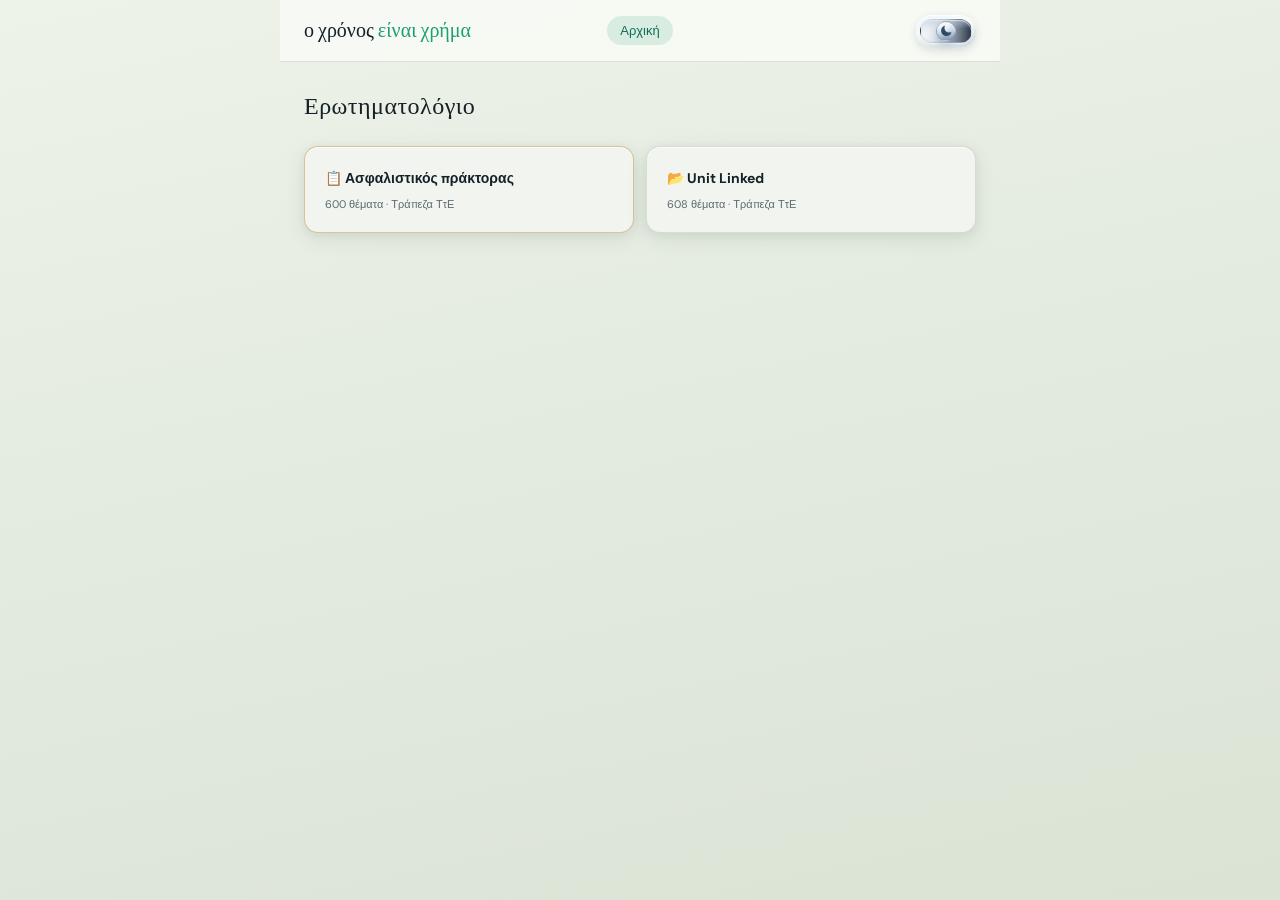
==== commit 9b72a15a: "Add files via upload" ====
--- a/index.html
+++ b/index.html
@@ -101,8 +101,8 @@
 .cnum.done{background:rgba(29,158,117,0.2);color:var(--teal3)}
 .cnum.curr{background:rgba(24,95,165,0.2);color:var(--blue3)}
 .ctitle{font-size:12px;font-weight:500;line-height:1.4;margin-bottom:2px}
-#mesCatMount .citem.yli-mesitis-unit .ctitle,
-#qmCatMount .citem.yli-mesitis-unit .ctitle{font-size:16px;font-weight:600;line-height:1.35}
+#praCatMount .citem.yli-agent-unit .ctitle,
+#qmPraCatMount .citem.yli-agent-unit .ctitle{font-size:16px;font-weight:600;line-height:1.35}
 .csub{font-size:10px;color:var(--muted)}
 /* CHAPTER VIEW */
 .chap-hdr{display:flex;align-items:flex-start;justify-content:space-between;gap:16px;margin-bottom:22px}
@@ -169,7 +169,7 @@
 .r72big{font-family:"DM Serif Display",serif;font-size:72px;line-height:1;color:var(--teal3);margin:20px 0 6px;transition:all .3s}
 /* QUIZ */
 .quiz-screen-title{font-family:"DM Serif Display",serif;font-size:24px;margin-bottom:20px;color:var(--white);letter-spacing:0.02em}
-.quiz-mode-grid{display:grid;grid-template-columns:repeat(2,minmax(0,1fr));gap:12px;margin-bottom:24px;align-items:stretch}
+.quiz-mode-grid{display:grid;grid-template-columns:repeat(auto-fit,minmax(160px,1fr));gap:12px;margin-bottom:24px;align-items:stretch}
 .quiz-mode-card{background:var(--navy2);border:1px solid var(--border);border-radius:14px;padding:20px;cursor:pointer;transition:border-color .25s,background .25s,box-shadow .25s;min-width:0;
   box-shadow:
     0 8px 28px rgba(0,0,0,0.32),
@@ -178,21 +178,21 @@
 .quiz-mode-card:hover{border-color:var(--teal);background:rgba(29,158,117,0.08)}
 .quiz-mode-card h3{font-size:14px;margin-bottom:6px;color:var(--white)}
 .quiz-mode-card p{font-size:11px;color:var(--muted);line-height:1.5}
-.quiz-mode-card.mesiti{border-color:rgba(24,95,165,0.35)}
-.quiz-mode-card.mesiti:hover{border-color:var(--blue2);background:rgba(24,95,165,0.1)}
 .quiz-mode-card.quiz-mode-selected-ul{border-color:rgba(29,158,117,0.75);
   box-shadow:
     0 8px 28px rgba(0,0,0,0.32),
     0 2px 10px rgba(0,0,0,0.2),
     0 0 0 2px rgba(29,158,117,0.55),
     inset 0 1px 0 rgba(255,255,255,0.08)}
-.quiz-mode-card.quiz-mode-selected-mesiti{border-color:rgba(55,138,221,0.85);
+.quiz-mode-card.praktoras{border-color:rgba(186,117,23,0.4)}
+.quiz-mode-card.praktoras:hover{border-color:var(--amber2);background:rgba(186,117,23,0.1)}
+.quiz-mode-card.quiz-mode-selected-praktoras{border-color:rgba(239,159,39,0.9);
   box-shadow:
     0 8px 28px rgba(0,0,0,0.32),
     0 2px 10px rgba(0,0,0,0.2),
-    0 0 0 2px rgba(24,95,165,0.55),
+    0 0 0 2px rgba(186,117,23,0.5),
     inset 0 1px 0 rgba(255,255,255,0.08)}
-.quiz-mode-card.mesiti.quiz-mode-selected-mesiti:hover{border-color:rgba(55,138,221,0.95);background:rgba(24,95,165,0.12)}
+.quiz-mode-card.praktoras.quiz-mode-selected-praktoras:hover{border-color:rgba(250,180,60,0.95);background:rgba(186,117,23,0.12)}
 .quiz-mode-card.quiz-mode-selected-ul:hover{border-color:rgba(45,200,150,0.9);background:rgba(29,158,117,0.1)}
 /* Συνοχή χρώματος: κάρτα λειτουργίας → πλαίσιο επιλογών από κάτω */
 #qCatOpts.quiz-options-accent-ul > .quiz-filters{
@@ -213,25 +213,25 @@
     0 4px 18px rgba(0,0,0,0.22),
     0 0 0 1px rgba(29,158,117,0.2),
     inset 0 1px 0 rgba(255,255,255,0.06)}
-#qMesitiOpts.quiz-options-accent-mesiti #qmBrowse{
+#qPraktorasOpts.quiz-options-accent-praktoras #qmPraBrowse{
   padding:14px 16px 16px;
   border-radius:14px;
-  border:1px solid rgba(55,138,221,0.55);
-  background:rgba(24,95,165,0.1);
+  border:1px solid rgba(186,117,23,0.55);
+  background:rgba(186,117,23,0.1);
   box-shadow:
     0 8px 28px rgba(0,0,0,0.32),
     0 2px 10px rgba(0,0,0,0.2),
-    0 0 0 2px rgba(24,95,165,0.38),
+    0 0 0 2px rgba(186,117,23,0.35),
     inset 0 1px 0 rgba(255,255,255,0.08)}
-#qMesitiOpts.quiz-options-accent-mesiti #qmMesitiFooter{
+#qPraktorasOpts.quiz-options-accent-praktoras #qmPraktorasFooter{
   margin-top:12px;
   padding:14px 16px;
   border-radius:14px;
-  border:1px solid rgba(55,138,221,0.5);
-  background:rgba(24,95,165,0.08);
+  border:1px solid rgba(186,117,23,0.5);
+  background:rgba(186,117,23,0.08);
   box-shadow:
     0 4px 18px rgba(0,0,0,0.22),
-    0 0 0 1px rgba(24,95,165,0.22),
+    0 0 0 1px rgba(186,117,23,0.2),
     inset 0 1px 0 rgba(255,255,255,0.06)}
 .quiz-filters{background:var(--navy2);border:1px solid var(--border);border-radius:14px;padding:16px;margin-bottom:16px}
 .quiz-filters label{display:block;font-size:11px;color:var(--muted);margin-bottom:6px;text-transform:uppercase;letter-spacing:0.5px}
@@ -250,8 +250,8 @@
 .quiz-chapter-menu-row .quiz-chapter-item{flex:1;min-width:0;text-align:left}
 .quiz-chapter-menu-row .quiz-chapter-done-cb{flex:0 0 auto;width:18px;height:18px;margin:0 6px 0 0;cursor:pointer;accent-color:var(--teal3)}
 .quiz-chapter-menu-row .quiz-chapter-done-spacer{flex:0 0 auto;width:18px;height:18px;margin:0 6px 0 0;visibility:hidden;pointer-events:none}
-#qmMesUnitMenu .quiz-chapter-menu-row .quiz-chapter-done-cb,
-#mesUnitMenu .quiz-chapter-menu-row .quiz-chapter-done-cb{accent-color:var(--blue2)}
+#qmPraUnitMenu .quiz-chapter-menu-row .quiz-chapter-done-cb,
+#praUnitMenu .quiz-chapter-menu-row .quiz-chapter-done-cb{accent-color:var(--amber2)}
 .quiz-chapter-count{flex:0 0 auto;font-size:14px;font-weight:500;color:var(--teal3);white-space:nowrap;min-height:1.4em}
 .quiz-loading{text-align:center;padding:40px 20px;color:var(--muted)}
 .quiz-load-err{background:rgba(153,60,29,0.15);border:1px solid rgba(153,60,29,0.3);border-radius:12px;padding:16px;margin-bottom:16px;color:var(--coral3);font-size:14px}
@@ -437,7 +437,6 @@
 html[data-time-theme="day"] .gloss-item{
   box-shadow:0 1px 3px rgba(30,50,40,0.06);
 }
-html[data-time-theme="day"] .quiz-mode-card.mesiti:hover{border-color:var(--blue2);background:rgba(24,95,165,0.08)}
 html[data-time-theme="day"] .quiz-mode-card{
   box-shadow:
     0 6px 22px rgba(30,50,40,0.09),
@@ -449,11 +448,12 @@
     0 2px 8px rgba(30,50,40,0.06),
     0 0 0 2px rgba(29,158,117,0.45),
     inset 0 1px 0 rgba(255,255,255,0.75)}
-html[data-time-theme="day"] .quiz-mode-card.quiz-mode-selected-mesiti{
+html[data-time-theme="day"] .quiz-mode-card.praktoras:hover{border-color:var(--amber2);background:rgba(186,117,23,0.07)}
+html[data-time-theme="day"] .quiz-mode-card.quiz-mode-selected-praktoras{
   box-shadow:
     0 6px 22px rgba(30,50,40,0.1),
     0 2px 8px rgba(30,50,40,0.06),
-    0 0 0 2px rgba(24,95,165,0.42),
+    0 0 0 2px rgba(186,117,23,0.45),
     inset 0 1px 0 rgba(255,255,255,0.75)}
 html[data-time-theme="day"] #qCatOpts.quiz-options-accent-ul > .quiz-filters{
   border-color:rgba(29,158,117,0.55);
@@ -467,18 +467,18 @@
   border-color:rgba(29,158,117,0.4);
   background:rgba(29,158,117,0.06);
   box-shadow:0 2px 10px rgba(30,50,40,0.06),0 0 0 1px rgba(29,158,117,0.18),inset 0 1px 0 rgba(255,255,255,0.65)}
-html[data-time-theme="day"] #qMesitiOpts.quiz-options-accent-mesiti #qmBrowse{
-  border-color:rgba(55,138,221,0.45);
-  background:rgba(24,95,165,0.06);
+html[data-time-theme="day"] #qPraktorasOpts.quiz-options-accent-praktoras #qmPraBrowse{
+  border-color:rgba(186,117,23,0.45);
+  background:rgba(186,117,23,0.06);
   box-shadow:
     0 6px 22px rgba(30,50,40,0.09),
     0 2px 8px rgba(30,50,40,0.06),
-    0 0 0 2px rgba(24,95,165,0.32),
+    0 0 0 2px rgba(186,117,23,0.32),
     inset 0 1px 0 rgba(255,255,255,0.75)}
-html[data-time-theme="day"] #qMesitiOpts.quiz-options-accent-mesiti #qmMesitiFooter{
-  border-color:rgba(55,138,221,0.42);
-  background:rgba(24,95,165,0.05);
-  box-shadow:0 2px 10px rgba(30,50,40,0.06),0 0 0 1px rgba(24,95,165,0.16),inset 0 1px 0 rgba(255,255,255,0.65)}
+html[data-time-theme="day"] #qPraktorasOpts.quiz-options-accent-praktoras #qmPraktorasFooter{
+  border-color:rgba(186,117,23,0.4);
+  background:rgba(186,117,23,0.05);
+  box-shadow:0 2px 10px rgba(30,50,40,0.06),0 0 0 1px rgba(186,117,23,0.16),inset 0 1px 0 rgba(255,255,255,0.65)}
 html[data-time-theme="day"] .citem{background:rgba(255,255,255,0.65);border-color:var(--border)}
 html[data-time-theme="day"] .citem:hover{background:#fff;border-color:rgba(29,158,117,0.25)}
 html[data-time-theme="day"] input[type=range]{background:rgba(0,0,0,0.08)}
@@ -490,8 +490,8 @@
 html[data-time-theme="day"] .quiz-chapter-menu{background:var(--navy3);color:var(--white);border-color:var(--border)}
 html[data-time-theme="day"] .quiz-chapter-item:hover,
 html[data-time-theme="day"] .quiz-chapter-item:focus{background:rgba(0,0,0,0.06);color:var(--white)}
-#mesUnitMenu .quiz-chapter-item.yli-mesitis-unit,
-#qmMesUnitMenu .quiz-chapter-item.yli-mesitis-unit{font-size:15px;font-weight:600;line-height:1.35}
+#praUnitMenu .quiz-chapter-item.yli-agent-unit,
+#qmPraUnitMenu .quiz-chapter-item.yli-agent-unit{font-size:15px;font-weight:600;line-height:1.35}
 html[data-time-theme="day"] .opt{background:rgba(255,255,255,0.7);border-color:rgba(0,0,0,0.1);color:var(--gray)}
 html[data-time-theme="day"] .opt:hover:not(.dis){border-color:rgba(29,158,117,0.35);background:#fff;color:var(--white)}
 html[data-time-theme="day"] .opt.ok{border-color:var(--teal2);box-shadow:0 0 0 2px rgba(15,110,86,0.25)}
@@ -634,17 +634,17 @@
     <div class="stat-card"><div class="stat-num" id="statPartCount" style="color:var(--amber3)">4</div><div class="stat-lbl">Ενότητες</div></div>
   </div>
   <div class="slbl">Ενότητες Μαθήματος</div>
-  <p style="font-size:12px;color:var(--muted);line-height:1.55;margin:-6px 0 14px">Οι τέσσερις ενότητες οργανώνουν την ύλη και τα κεφάλαια· το <strong>Quiz</strong> (tab Αρχική) είναι Unit Linked ΤτΕ. Ο <strong>μεσίτης ασφαλίσεων</strong> είναι στην <strong>κάρτα Μεσίτης</strong> και <strong>στην πρώτη οθόνη του Ερωτηματολογίου</strong> (πλαίσιο με το 🛡️).</p>
+  <p style="font-size:12px;color:var(--muted);line-height:1.55;margin:-6px 0 14px">Οι τέσσερις ενότητες οργανώνουν την ύλη και τα κεφάλαια· το <strong>Quiz</strong> (tab Αρχική) περιλαμβάνει Unit Linked ΤτΕ και την τράπεζα <strong>ασφαλιστικού πράκτορα</strong>.</p>
   <div class="pgrid">
     <div class="pcard" onclick="go('chapters')"><div class="picon teal">Α</div><div class="badge teal">Μέρος Α</div><div class="pname">Φιλοσοφία Αξίας</div><div class="pdesc">Αξία, επιτόκιο, χρόνος</div></div>
     <div class="pcard" onclick="go('chapters')"><div class="picon blue">Β</div><div class="badge blue">Μέρος Β</div><div class="pname">Μαθηματικά Εργαλεία</div><div class="pdesc">Τύποι, ράντες, NPV, IRR</div></div>
     <div class="pcard" onclick="go('chapters')"><div class="picon amber">Γ</div><div class="badge amber">Μέρος Γ</div><div class="pname">Αγορά &amp; Προϊόντα</div><div class="pdesc">Ομόλογα, μετοχές, Unit-Linked</div></div>
     <div class="pcard" onclick="go('chapters')"><div class="picon coral">Δ</div><div class="badge coral">Μέρος Δ</div><div class="pname">Κανονιστικό Πλαίσιο</div><div class="pdesc">KID, IDD, Solvency II</div></div>
   </div>
-  <div style="display:grid;grid-template-columns:1fr 1fr;gap:10px">
+  <div style="display:grid;grid-template-columns:repeat(auto-fit,minmax(160px,1fr));gap:10px">
     <div class="card" style="cursor:pointer;grid-column:1/-1" onclick="go('calc')"><div style="font-size:18px;margin-bottom:8px">⚡</div><div style="font-size:15px;font-weight:500;margin-bottom:4px">Εργαλεία &amp; αναφορά</div><div style="font-size:11px;color:var(--muted)">Υπολογιστές live · τύποι ανά εργαλείο · κάτω (άνοιγμα) πλήρης πίνακας, χάρτης, 10 ασκήσεις, γλωσσάριο</div></div>
-    <div class="card" style="cursor:pointer;min-width:0" onclick="go('quiz')"><div style="font-size:18px;margin-bottom:8px">📝</div><div style="font-size:15px;font-weight:500;margin-bottom:4px">Quiz · Unit Linked</div><div style="font-size:11px;color:var(--muted)">608 θέματα · κείμενο όπως στην τράπεζα ΤτΕ (Unit Linked FINAL)</div></div>
-    <div class="card" style="cursor:pointer;min-width:0;border-color:rgba(24,95,165,0.35)" onclick="go('mesiti')"><div style="font-size:18px;margin-bottom:8px">🛡️</div><div style="font-size:15px;font-weight:500;margin-bottom:4px">Μεσίτης ασφαλίσεων</div><div style="font-size:11px;color:var(--muted)">Τράπεζα θεμάτων ΤτΕ (ξεχωριστά από κεφαλαιαγορά &amp; Unit Linked quiz)</div></div>
+    <div class="card" style="cursor:pointer;min-width:0" onclick="go('quiz')"><div style="font-size:18px;margin-bottom:8px">📝</div><div style="font-size:15px;font-weight:500;margin-bottom:4px">Quiz · Unit Linked</div><div style="font-size:11px;color:var(--muted)">608 θέματα · Τράπεζα ΤτΕ</div></div>
+    <div class="card" style="cursor:pointer;min-width:0;border-color:rgba(186,117,23,0.4)" onclick="go('praktoras')"><div style="font-size:18px;margin-bottom:8px">📋</div><div style="font-size:15px;font-weight:500;margin-bottom:4px">Ασφαλιστικός πράκτορας</div><div style="font-size:11px;color:var(--muted)">600 θέματα ΤτΕ · πιστοποίηση πράκτορα (χωριστή τράπεζα)</div></div>
   </div>
 </div>
 
@@ -884,13 +884,13 @@
   <!-- Quiz start: choose mode -->
   <div id="qStart">
     <div class="quiz-mode-grid">
-      <div id="quizModeCardMesiti" class="quiz-mode-card mesiti" role="button" tabindex="0" aria-pressed="false" onclick="startMesitiMode()" onkeydown="if(event.key==='Enter'||event.key===' '){event.preventDefault();startMesitiMode()}">
-        <h3>🛡️ Μεσίτης ασφαλίσεων</h3>
-        <p>Τράπεζα θεμάτων από ΕτΕ</p>
+      <div id="quizModeCardPraktoras" class="quiz-mode-card praktoras" role="button" tabindex="0" aria-pressed="false" onclick="startPraktorasMode()" onkeydown="if(event.key==='Enter'||event.key===' '){event.preventDefault();startPraktorasMode()}">
+        <h3>📋 Ασφαλιστικός πράκτορας</h3>
+        <p>600 θέματα · Τράπεζα ΤτΕ</p>
       </div>
       <div id="quizModeCardUl" class="quiz-mode-card" role="button" tabindex="0" aria-pressed="false" onclick="startQuizMode()" onkeydown="if(event.key==='Enter'||event.key===' '){event.preventDefault();startQuizMode()}">
         <h3>📂 Unit Linked</h3>
-        <p>Τράπεζα θεμάτων από ΕτΕ</p>
+        <p>608 θέματα · Τράπεζα ΤτΕ</p>
       </div>
     </div>
     <div id="qCatOpts" style="display:none;margin-top:16px">
@@ -917,46 +917,46 @@
         <button class="btn-s" onclick="cancelQuizCatOpts()">Ακύρωση</button>
       </div>
     </div>
-    <div id="qMesitiOpts" style="display:none;margin-top:16px">
-      <div id="qmBrowse">
-        <div id="qmLoadErr" class="quiz-load-err" style="display:none"></div>
-        <div id="qmMesUnitPickerPanel" class="quiz-filters" style="display:none;margin-bottom:20px;padding:16px 18px;border-radius:14px;border:1px solid var(--border);background:var(--navy2)">
+    <div id="qPraktorasOpts" style="display:none;margin-top:16px">
+      <div id="qmPraBrowse">
+        <div id="qmPraLoadErr" class="quiz-load-err" style="display:none"></div>
+        <div id="qmPraUnitPickerPanel" class="quiz-filters" style="display:none;margin-bottom:20px;padding:16px 18px;border-radius:14px;border:1px solid var(--border);background:var(--navy2)">
           <div class="quiz-chapter-row">
-            <div class="quiz-chapter-wrap" id="qmMesUnitWrap">
-              <select id="qmMesUnitSel" class="quiz-cat-sr" tabindex="-1" aria-hidden="true"></select>
-              <button type="button" class="quiz-chapter-trigger" id="qmMesUnitTrigger" aria-expanded="false" aria-haspopup="listbox" aria-controls="qmMesUnitMenu">ΕΠΙΛΕΞΤΕ ΕΝΟΤΗΤΑ</button>
-              <div class="quiz-chapter-menu" id="qmMesUnitMenu" role="listbox" hidden></div>
+            <div class="quiz-chapter-wrap" id="qmPraUnitWrap">
+              <select id="qmPraUnitSel" class="quiz-cat-sr" tabindex="-1" aria-hidden="true"></select>
+              <button type="button" class="quiz-chapter-trigger" id="qmPraUnitTrigger" aria-expanded="false" aria-haspopup="listbox" aria-controls="qmPraUnitMenu">ΕΠΙΛΕΞΤΕ ΕΝΟΤΗΤΑ</button>
+              <div class="quiz-chapter-menu" id="qmPraUnitMenu" role="listbox" hidden></div>
             </div>
-            <span id="qmMesUnitCount" class="quiz-chapter-count" role="status" aria-live="polite">—</span>
+            <span id="qmPraUnitCount" class="quiz-chapter-count" role="status" aria-live="polite">—</span>
           </div>
           <label class="quiz-check" style="display:flex;align-items:center;gap:8px;margin-top:10px;cursor:pointer;font-size:15px">
-            <input type="checkbox" id="qmMesShuffleQ" checked>
+            <input type="checkbox" id="qmPraShuffleQ" checked>
             Τυχαία σειρά ερωτήσεων
           </label>
           <label class="quiz-check" style="display:flex;align-items:center;gap:8px;margin-top:6px;cursor:pointer;font-size:15px">
-            <input type="checkbox" id="qmMesShuffleAns">
+            <input type="checkbox" id="qmPraShuffleAns">
             Τυχαία σειρά απαντήσεων
           </label>
         </div>
-        <div id="qmCatMount" class="parts-list"></div>
+        <div id="qmPraCatMount" class="parts-list"></div>
       </div>
-      <div id="qmMesRun" style="display:none">
-        <div class="yli-run-title quiz-screen-title" id="qmMesRunTitle" style="font-size:20px;margin-bottom:8px"></div>
-        <p class="quiz-hint" id="qmMesRunHint" style="margin-bottom:16px;font-size:12px"></p>
+      <div id="qmPraRun" style="display:none">
+        <div class="yli-run-title quiz-screen-title" id="qmPraRunTitle" style="font-size:20px;margin-bottom:8px"></div>
+        <p class="quiz-hint" id="qmPraRunHint" style="margin-bottom:16px;font-size:12px"></p>
         <div class="qprow">
-          <div class="qpbar" style="flex:1"><div class="qpfill" id="qmFill" style="width:0%"></div></div>
-          <div class="qplbl" id="qmLbl">1/1</div>
+          <div class="qpbar" style="flex:1"><div class="qpfill" id="qmPraFill" style="width:0%"></div></div>
+          <div class="qplbl" id="qmPraLbl">1/1</div>
         </div>
-        <div id="qmArea"></div>
-        <div class="qnav" id="qmMesNav">
-          <button type="button" class="btn-s" id="qmNavPrev" onclick="yliPrev()" style="display:none">← Προηγούμενο</button>
-          <button type="button" class="btn-p" id="qmNavNext" onclick="yliNext()" style="display:none">Επόμενο →</button>
-          <button type="button" class="btn-s" id="qmMesNavExit" onclick="mesitiQuizYliExit()">Έξοδος</button>
+        <div id="qmPraArea"></div>
+        <div class="qnav" id="qmPraNav">
+          <button type="button" class="btn-s" id="qmPraNavPrev" onclick="yliPrev()" style="display:none">← Προηγούμενο</button>
+          <button type="button" class="btn-p" id="qmPraNavNext" onclick="yliNext()" style="display:none">Επόμενο →</button>
+          <button type="button" class="btn-s" id="qmPraNavExit" onclick="insuranceQuizYliExit()">Έξοδος</button>
         </div>
       </div>
-      <div id="qmMesitiFooter" style="display:flex;gap:10px;margin-top:16px;flex-wrap:wrap;align-items:center">
-        <button type="button" class="btn-p" onclick="openMesitisSelectedFromPicker('q')">Έναρξη Εξάσκησης</button>
-        <button type="button" class="btn-s" onclick="cancelMesitiQuizOpts()">Ακύρωση</button>
+      <div id="qmPraktorasFooter" style="display:flex;gap:10px;margin-top:16px;flex-wrap:wrap;align-items:center">
+        <button type="button" class="btn-p" onclick="openPraktorasSelectedFromPicker('q')">Έναρξη Εξάσκησης</button>
+        <button type="button" class="btn-s" onclick="cancelPraktorasQuizOpts()">Ακύρωση</button>
       </div>
     </div>
   </div>
@@ -987,53 +987,53 @@
   </div>
 </div>
 
-<!-- Ύλη μεσίτη ασφαλίσεων (insurance_yli · πηγή Excel: Τραπεζα Ελλαδος/Mesitis/) -->
-<div id="s-mesiti" class="screen">
-  <div id="mesBrowse">
-    <div class="quiz-screen-title">Μεσίτης ασφαλίσεων</div>
-    <p style="font-size:13px;color:var(--muted);line-height:1.6;margin-bottom:18px">Τράπεζα θεμάτων για το πιστοποιητικό επαγγελματικών γνώσεων <strong>μεσίτη ασφαλίσεων και αντασφαλίσεων</strong> (ΤτΕ). Δεν εντάσσεται στην ύλη κεφαλαιαγοράς. Οι 601 ερωτήσεις ομαδοποιούνται σε <strong>θεματικά κεφάλαια</strong> (συνοχή περιεχομένου)· υπάρχει και επιλογή για <strong>όλο το ερωτηματολόγιο</strong> με τη σειρά του αρχείου.</p>
-    <div id="mesLoadErr" class="quiz-load-err" style="display:none"></div>
-    <div id="mesUnitPickerPanel" class="quiz-filters" style="display:none;margin-bottom:20px;padding:16px 18px;border-radius:14px;border:1px solid var(--border);background:var(--navy2)">
+<!-- Ύλη ασφαλιστικού πράκτορα (insurance_agent_yli · πηγή Excel: Τραπεζα Ελλαδος/Praktoras/) -->
+<div id="s-praktoras" class="screen">
+  <div id="praBrowse">
+    <div class="quiz-screen-title">Ασφαλιστικός πράκτορας</div>
+    <p style="font-size:13px;color:var(--muted);line-height:1.6;margin-bottom:18px">Τράπεζα θεμάτων για το πιστοποιητικό επαγγελματικών γνώσεων <strong>ασφαλιστικού πράκτορα</strong> (ΤτΕ). Οι 600 ερωτήσεις ομαδοποιούνται σε <strong>θεματικά κεφάλαια</strong>· υπάρχει και επιλογή για <strong>όλο το ερωτηματολόγιο</strong> με τη σειρά του αρχείου.</p>
+    <div id="praLoadErr" class="quiz-load-err" style="display:none"></div>
+    <div id="praUnitPickerPanel" class="quiz-filters" style="display:none;margin-bottom:20px;padding:16px 18px;border-radius:14px;border:1px solid var(--border);background:var(--navy2)">
       <div class="quiz-chapter-row">
-        <div class="quiz-chapter-wrap" id="mesUnitWrap">
-          <select id="mesUnitSel" class="quiz-cat-sr" tabindex="-1" aria-hidden="true"></select>
-          <button type="button" class="quiz-chapter-trigger" id="mesUnitTrigger" aria-expanded="false" aria-haspopup="listbox" aria-controls="mesUnitMenu">ΕΠΙΛΕΞΤΕ ΕΝΟΤΗΤΑ</button>
-          <div class="quiz-chapter-menu" id="mesUnitMenu" role="listbox" hidden></div>
+        <div class="quiz-chapter-wrap" id="praUnitWrap">
+          <select id="praUnitSel" class="quiz-cat-sr" tabindex="-1" aria-hidden="true"></select>
+          <button type="button" class="quiz-chapter-trigger" id="praUnitTrigger" aria-expanded="false" aria-haspopup="listbox" aria-controls="praUnitMenu">ΕΠΙΛΕΞΤΕ ΕΝΟΤΗΤΑ</button>
+          <div class="quiz-chapter-menu" id="praUnitMenu" role="listbox" hidden></div>
         </div>
-        <span id="mesUnitCount" class="quiz-chapter-count" role="status" aria-live="polite">—</span>
+        <span id="praUnitCount" class="quiz-chapter-count" role="status" aria-live="polite">—</span>
       </div>
       <label class="quiz-check" style="display:flex;align-items:center;gap:8px;margin-top:10px;cursor:pointer;font-size:15px">
-        <input type="checkbox" id="mesShuffleQ" checked>
+        <input type="checkbox" id="praShuffleQ" checked>
         Τυχαία σειρά ερωτήσεων
       </label>
       <label class="quiz-check" style="display:flex;align-items:center;gap:8px;margin-top:6px;cursor:pointer;font-size:15px">
-        <input type="checkbox" id="mesShuffleAns">
+        <input type="checkbox" id="praShuffleAns">
         Τυχαία σειρά απαντήσεων
       </label>
-      <button type="button" class="btn-p" style="margin-top:12px" onclick="openMesitisSelectedFromPicker('s')">Έναρξη Εξάσκησης</button>
+      <button type="button" class="btn-p" style="margin-top:12px" onclick="openPraktorasSelectedFromPicker('s')">Έναρξη Εξάσκησης</button>
     </div>
-    <div id="mesCatMount" class="parts-list"></div>
+    <div id="praCatMount" class="parts-list"></div>
   </div>
-  <div id="mesRun" style="display:none">
-    <div class="yli-run-title quiz-screen-title" id="mesRunTitle" style="font-size:20px;margin-bottom:8px"></div>
-    <p class="quiz-hint" id="mesRunHint" style="margin-bottom:16px;font-size:12px"></p>
+  <div id="praRun" style="display:none">
+    <div class="yli-run-title quiz-screen-title" id="praRunTitle" style="font-size:20px;margin-bottom:8px"></div>
+    <p class="quiz-hint" id="praRunHint" style="margin-bottom:16px;font-size:12px"></p>
     <div class="qprow">
-      <div class="qpbar" style="flex:1"><div class="qpfill" id="mesFill" style="width:0%"></div></div>
-      <div class="qplbl" id="mesLbl">1/1</div>
+      <div class="qpbar" style="flex:1"><div class="qpfill" id="praFill" style="width:0%"></div></div>
+      <div class="qplbl" id="praLbl">1/1</div>
     </div>
-    <div id="mesArea"></div>
-    <div class="qnav" id="mesNav">
+    <div id="praArea"></div>
+    <div class="qnav" id="praNav">
       <button type="button" class="btn-s" onclick="yliBackToBrowse()">← Κατάλογος</button>
       <div style="display:flex;gap:10px;flex-wrap:wrap">
-        <button type="button" class="btn-s" id="mesNavPrev" onclick="yliPrev()" style="display:none">← Προηγούμενο</button>
-        <button type="button" class="btn-p" id="mesNavNext" onclick="yliNext()" style="display:none">Επόμενο →</button>
+        <button type="button" class="btn-s" id="praNavPrev" onclick="yliPrev()" style="display:none">← Προηγούμενο</button>
+        <button type="button" class="btn-p" id="praNavNext" onclick="yliNext()" style="display:none">Επόμενο →</button>
       </div>
     </div>
   </div>
 </div>
 </div>
 <script>
-/* Στυλιανός — AE007: έκδοση επίδειξης· απλούστερη από την πλήρη εφαρμογή. */
+/* Στυλιανός — AE007: έκδοση επίδειξης· Unit Linked + πράκτορας (χωρίς μεσίτη / χωρίς ύλη κεφαλαιαγοράς). */
 const CHAPS=[
   {id:0,t:"Τι Είναι Αξία και Πού Γεννιέται",p:"Α",c:"teal",steps:[
     {l:"Αρχή",t:"Η Αρχαία Αντίρρηση",h:`<p>Ο Αριστοτέλης έγραψε ότι το χρήμα είναι <strong style="color:var(--teal3)">στείρο</strong>. Η σύγχρονη θεωρία απάντησε:</p><div class="fbox"><div class="fbox-main">Ο χρόνος και η αβεβαιότητα έχουν τιμή</div><div class="fbox-sub">Ο τόκος αποζημιώνει για στέρηση σήμερα και κίνδυνο αύριο</div></div>`},
@@ -1159,40 +1159,40 @@
   /* Stylianos — ασφαλής εμφάνιση κειμένου στο HTML */
   return String(s??"").replace(/&/g,"&amp;").replace(/</g,"&lt;").replace(/>/g,"&gt;");
 }
-const YLI_CTX_INS={
-  basePath:"insurance_yli/",
+const YLI_CTX_AGENT={
+  basePath:"insurance_agent_yli/",
   manifest:null,list:[],idx:0,ans:{},
-  pidPrefix:"mes-p-",
+  pidPrefix:"pra-p-",
   ids:{
-    browse:"mesBrowse",loadErr:"mesLoadErr",catMount:"mesCatMount",
-    run:"mesRun",runTitle:"mesRunTitle",runHint:"mesRunHint",
-    fill:"mesFill",lbl:"mesLbl",area:"mesArea",fb:"mesFb",
-    navPrev:"mesNavPrev",navNext:"mesNavNext"
+    browse:"praBrowse",loadErr:"praLoadErr",catMount:"praCatMount",
+    run:"praRun",runTitle:"praRunTitle",runHint:"praRunHint",
+    fill:"praFill",lbl:"praLbl",area:"praArea",fb:"praFb",
+    navPrev:"praNavPrev",navNext:"praNavNext"
   },
   pick:{
-    panel:"mesUnitPickerPanel",sel:"mesUnitSel",trigger:"mesUnitTrigger",menu:"mesUnitMenu",
-    count:"mesUnitCount",wrap:"mesUnitWrap",which:"s"
+    panel:"praUnitPickerPanel",sel:"praUnitSel",trigger:"praUnitTrigger",menu:"praUnitMenu",
+    count:"praUnitCount",wrap:"praUnitWrap",which:"s"
   },
-  errManifestHtml:'Δεν φορτώθηκε το <code>insurance_yli/manifest.json</code>. Τρέξε <code>npm run build:insurance-yli</code>.'
+  errManifestHtml:'Δεν φορτώθηκε το <code>insurance_agent_yli/manifest.json</code>. Τρέξε <code>npm run build:insurance-agent-yli</code> και <code>python3 scripts/tag-praktoras-chapters.py</code>.'
 };
-const YLI_CTX_INS_QUIZ={
-  basePath:"insurance_yli/",
+const YLI_CTX_AGENT_QUIZ={
+  basePath:"insurance_agent_yli/",
   manifest:null,list:[],idx:0,ans:{},
-  pidPrefix:"mes-qm-",
+  pidPrefix:"pra-qm-",
   ids:{
-    browse:"qmBrowse",loadErr:"qmLoadErr",catMount:"qmCatMount",
-    run:"qmMesRun",runTitle:"qmMesRunTitle",runHint:"qmMesRunHint",
-    fill:"qmFill",lbl:"qmLbl",area:"qmArea",fb:"qmFb",
-    navPrev:"qmNavPrev",navNext:"qmNavNext"
+    browse:"qmPraBrowse",loadErr:"qmPraLoadErr",catMount:"qmPraCatMount",
+    run:"qmPraRun",runTitle:"qmPraRunTitle",runHint:"qmPraRunHint",
+    fill:"qmPraFill",lbl:"qmPraLbl",area:"qmPraArea",fb:"qmPraFb",
+    navPrev:"qmPraNavPrev",navNext:"qmPraNavNext"
   },
   pick:{
-    panel:"qmMesUnitPickerPanel",sel:"qmMesUnitSel",trigger:"qmMesUnitTrigger",menu:"qmMesUnitMenu",
-    count:"qmMesUnitCount",wrap:"qmMesUnitWrap",which:"q"
+    panel:"qmPraUnitPickerPanel",sel:"qmPraUnitSel",trigger:"qmPraUnitTrigger",menu:"qmPraUnitMenu",
+    count:"qmPraUnitCount",wrap:"qmPraUnitWrap",which:"q"
   },
-  errManifestHtml:YLI_CTX_INS.errManifestHtml
+  errManifestHtml:YLI_CTX_AGENT.errManifestHtml
 };
-let yliAct=YLI_CTX_INS;
-let MESITIS_UNIT_PICK_ROWS=[];
+let yliAct=YLI_CTX_AGENT;
+let PRA_UNIT_PICK_ROWS=[];
 const THEME_KEY="axiaXronou_time_theme_v1";
 const THEME_MANUAL_TS_KEY="axiaXronou_time_theme_manual_ts_v1";
 const THEME_MANUAL_MS=3600000;
@@ -1370,9 +1370,9 @@
 }
 
 function go(name){
-  /* Στυλιανός — εδώ γίνεται η εναλλαγή οθονών (χωρίς καρτέλα «Ύλη» κεφαλαιαγοράς). */
+  /* Στυλιανός — εναλλαγή οθονών (χωρίς καρτέλα «Ύλη» κεφαλαιαγοράς). */
   if(name==="appendices")name="calc";
-  ["home","chapters","chapter","calc","quiz","mesiti"].forEach(s=>{const el=document.getElementById("s-"+s);if(el)el.classList.remove("active");});
+  ["home","chapters","chapter","calc","quiz","praktoras"].forEach(s=>{const el=document.getElementById("s-"+s);if(el)el.classList.remove("active");});
   document.querySelectorAll(".nav-tab").forEach((t,i)=>{
     const map={quiz:0};
     const idx=map[name];
@@ -1384,7 +1384,7 @@
   if(name==="chapters")setTimeout(refreshChaptersUI,0);
   if(name==="calc")setTimeout(runCalcScreenInit,50);
   if(name==="quiz"){showQuizStart();if(!QBANK)loadQuestionBank();}
-  if(name==="mesiti"){yliAct=YLI_CTX_INS;showYliBrowse();loadYliManifestIfNeeded();}
+  if(name==="praktoras"){yliAct=YLI_CTX_AGENT;showYliBrowse();loadYliManifestIfNeeded();}
 }
 
 function toggleP(id){
@@ -1741,8 +1741,8 @@
 const CAT_CHAPTER_PROMPT_VALUE="__prompt__";
 const LS_UL_CHAPTER_READ="axiaXronou_ul_chapter_read_v1";
 const LS_UL_CHAPTER_LAST="axiaXronou_ul_chapter_last_v1";
-const LS_MES_UNIT_READ="axiaXronou_mesitis_unit_read_v1";
-const LS_MES_UNIT_LAST_IDX="axiaXronou_mesitis_unit_last_idx_v1";
+const LS_PRA_UNIT_READ="axiaXronou_praktoras_unit_read_v1";
+const LS_PRA_UNIT_LAST_IDX="axiaXronou_praktoras_unit_last_idx_v1";
 function ulChapterReadMap(){
   try{return JSON.parse(localStorage.getItem(LS_UL_CHAPTER_READ)||"{}");}catch(e){return{};}
 }
@@ -1752,15 +1752,15 @@
   localStorage.setItem(LS_UL_CHAPTER_READ,JSON.stringify(m));
 }
 function ulChapterIsRead(code){return !!ulChapterReadMap()[code];}
-function mesUnitReadMap(){
-  try{return JSON.parse(localStorage.getItem(LS_MES_UNIT_READ)||"{}");}catch(e){return{};}
-}
-function mesUnitSetRead(title,on){
-  const m=mesUnitReadMap();
+function praUnitReadMap(){
+  try{return JSON.parse(localStorage.getItem(LS_PRA_UNIT_READ)||"{}");}catch(e){return{};}
+}
+function praUnitSetRead(title,on){
+  const m=praUnitReadMap();
   if(on)m[title]=1;else delete m[title];
-  localStorage.setItem(LS_MES_UNIT_READ,JSON.stringify(m));
-}
-function mesUnitIsRead(title){return !!mesUnitReadMap()[title];}
+  localStorage.setItem(LS_PRA_UNIT_READ,JSON.stringify(m));
+}
+function praUnitIsRead(title){return !!praUnitReadMap()[title];}
 
 function formatQuestionCount(n){
   return n===1?"1 ερώτηση":n+" ερωτήσεις";
@@ -1839,8 +1839,7 @@
   if(e.key!=="Escape")return;
   const menu=document.getElementById("catChapterMenu");
   if(menu&&!menu.hidden)closeCatChapterMenu();
-  const mesM=document.getElementById("mesUnitMenu");
-  if(mesM&&!mesM.hidden)closeMesUnitMenu();
+  closeMesUnitMenu();
 }
 
 function initCatChapterPicker(){
@@ -1935,32 +1934,32 @@
 
 function setQuizModeSelection(mode){
   const ul=document.getElementById("quizModeCardUl");
-  const ms=document.getElementById("quizModeCardMesiti");
+  const pr=document.getElementById("quizModeCardPraktoras");
   const catOpts=document.getElementById("qCatOpts");
-  const mesOpts=document.getElementById("qMesitiOpts");
+  const praOpts=document.getElementById("qPraktorasOpts");
   if(catOpts){
     catOpts.classList.remove("quiz-options-accent-ul");
   }
-  if(mesOpts){
-    mesOpts.classList.remove("quiz-options-accent-mesiti");
+  if(praOpts){
+    praOpts.classList.remove("quiz-options-accent-praktoras");
   }
   if(ul){
     ul.classList.remove("quiz-mode-selected-ul");
     ul.setAttribute("aria-pressed","false");
   }
-  if(ms){
-    ms.classList.remove("quiz-mode-selected-mesiti");
-    ms.setAttribute("aria-pressed","false");
+  if(pr){
+    pr.classList.remove("quiz-mode-selected-praktoras");
+    pr.setAttribute("aria-pressed","false");
   }
   if(mode==="ul"&&ul){
     ul.classList.add("quiz-mode-selected-ul");
     ul.setAttribute("aria-pressed","true");
     if(catOpts)catOpts.classList.add("quiz-options-accent-ul");
   }
-  if(mode==="mesiti"&&ms){
-    ms.classList.add("quiz-mode-selected-mesiti");
-    ms.setAttribute("aria-pressed","true");
-    if(mesOpts)mesOpts.classList.add("quiz-options-accent-mesiti");
+  if(mode==="praktoras"&&pr){
+    pr.classList.add("quiz-mode-selected-praktoras");
+    pr.setAttribute("aria-pressed","true");
+    if(praOpts)praOpts.classList.add("quiz-options-accent-praktoras");
   }
 }
 
@@ -1969,31 +1968,31 @@
   setQuizModeSelection(null);
 }
 
-function resetQuizMesitiBrowseState(){
+function resetQuizPraktorasBrowseState(){
   const g=document.querySelector("#s-quiz .quiz-mode-grid");
   if(g)g.style.display="";
   const saved=yliAct;
-  yliAct=YLI_CTX_INS_QUIZ;
+  yliAct=YLI_CTX_AGENT_QUIZ;
   showYliBrowse();
-  YLI_CTX_INS_QUIZ.list=[];YLI_CTX_INS_QUIZ.idx=0;
-  for(const k of Object.keys(YLI_CTX_INS_QUIZ.ans))delete YLI_CTX_INS_QUIZ.ans[k];
-  YLI_CTX_INS_QUIZ.optOrderByIdx={};
-  YLI_CTX_INS_QUIZ.shuffleAns=false;
-  YLI_CTX_INS_QUIZ._mesShuffledQ=false;
+  YLI_CTX_AGENT_QUIZ.list=[];YLI_CTX_AGENT_QUIZ.idx=0;
+  for(const k of Object.keys(YLI_CTX_AGENT_QUIZ.ans))delete YLI_CTX_AGENT_QUIZ.ans[k];
+  YLI_CTX_AGENT_QUIZ.optOrderByIdx={};
+  YLI_CTX_AGENT_QUIZ.shuffleAns=false;
+  YLI_CTX_AGENT_QUIZ._mesShuffledQ=false;
   yliAct=saved;
 }
 
-function cancelMesitiQuizOpts(){
-  resetQuizMesitiBrowseState();
-  document.getElementById("qMesitiOpts").style.display="none";
+function cancelPraktorasQuizOpts(){
+  resetQuizPraktorasBrowseState();
+  document.getElementById("qPraktorasOpts").style.display="none";
   setQuizModeSelection(null);
 }
 
-function startMesitiMode(){
-  setQuizModeSelection("mesiti");
+function startPraktorasMode(){
+  setQuizModeSelection("praktoras");
   document.getElementById("qCatOpts").style.display="none";
-  document.getElementById("qMesitiOpts").style.display="block";
-  yliAct=YLI_CTX_INS_QUIZ;
+  document.getElementById("qPraktorasOpts").style.display="block";
+  yliAct=YLI_CTX_AGENT_QUIZ;
   loadYliManifestIfNeeded();
 }
 
@@ -2002,14 +2001,14 @@
   document.getElementById("qRun").style.display="none";
   document.getElementById("qRes").style.display="none";
   document.getElementById("qCatOpts").style.display="none";
-  document.getElementById("qMesitiOpts").style.display="none";
-  resetQuizMesitiBrowseState();
+  document.getElementById("qPraktorasOpts").style.display="none";
+  resetQuizPraktorasBrowseState();
   setQuizModeSelection(null);
 }
 
 function startQuizMode(){
-  document.getElementById("qMesitiOpts").style.display="none";
-  resetQuizMesitiBrowseState();
+  document.getElementById("qPraktorasOpts").style.display="none";
+  resetQuizPraktorasBrowseState();
   setQuizModeSelection("ul");
   document.getElementById("qCatOpts").style.display="block";
   updateCatChapterCount();
@@ -2201,18 +2200,23 @@
   if(confirm("Θέλεις να τερματίσεις το ερωτηματολόγιο; Τα αποτελέσματα θα υπολογιστούν μέχρι τις απαντήσεις που έδωσες."))finishQuiz();
 }
 
-function mesitiQuizYliExit(){
-  if(yliAct!==YLI_CTX_INS_QUIZ)return;
+function insuranceQuizYliExit(){
+  if(yliAct!==YLI_CTX_AGENT_QUIZ)return;
   if(!confirm("Θέλεις να τερματίσεις την εξάσκηση; Θα επιστρέψεις στην επιλογή ενότητας."))return;
+  yliTtsChainActive=false;
+  if(yliTtsPlaying){ttsUserStopYli();yliTtsPlaying=false;}
   yliBackToBrowse();
 }
 
-/* ——— Μεσίτης / εξάσκηση: insurance_yli/ (AE007) ——— */
-function insuranceMesCtx(ctx){
-  return ctx===YLI_CTX_INS||ctx===YLI_CTX_INS_QUIZ;
-}
-function syncInsuranceManifestRef(data){
-  YLI_CTX_INS.manifest=YLI_CTX_INS_QUIZ.manifest=data;
+/* ——— Ασφαλιστικός πράκτορας: insurance_agent_yli/ (AE007) ——— */
+function insuranceAgentCtx(ctx){
+  return ctx===YLI_CTX_AGENT||ctx===YLI_CTX_AGENT_QUIZ;
+}
+function insuranceAuxCtx(ctx){
+  return insuranceAgentCtx(ctx);
+}
+function syncAgentManifestRef(data){
+  YLI_CTX_AGENT.manifest=YLI_CTX_AGENT_QUIZ.manifest=data;
 }
 let activeMesMenuCfg=null;
 function yliEsc(s){return htmlEsc(s);}
@@ -2226,19 +2230,19 @@
   const br=document.getElementById(id.browse),rn=document.getElementById(id.run);
   if(br)br.style.display="block";
   if(rn)rn.style.display="none";
-  if(yliAct===YLI_CTX_INS_QUIZ){
-    const foot=document.getElementById("qmMesitiFooter");
+  if(yliAct===YLI_CTX_AGENT_QUIZ){
+    const foot=document.getElementById("qmPraktorasFooter");
     if(foot)foot.style.display="flex";
   }
 }
 
 async function loadYliManifestIfNeeded(){
-  /* Στυλιανός — μόνο insurance_yli· δεν φορτώνει yli/ κεφαλαιαγοράς. */
+  /* Στυλιανός — μόνο insurance_agent_yli. */
   const errEl=document.getElementById(yliAct.ids.loadErr);
   if(errEl){errEl.style.display="none";errEl.textContent="";}
-  const shared=YLI_CTX_INS.manifest||YLI_CTX_INS_QUIZ.manifest;
+  const shared=YLI_CTX_AGENT.manifest||YLI_CTX_AGENT_QUIZ.manifest;
   if(shared){
-    syncInsuranceManifestRef(shared);
+    syncAgentManifestRef(shared);
     yliAct.manifest=shared;
     renderYliCategories();
     return;
@@ -2247,7 +2251,7 @@
     const r=await fetch(yliAct.basePath+yliFetchPath("manifest.json"));
     if(!r.ok)throw new Error(r.status+" "+r.statusText);
     const data=await r.json();
-    syncInsuranceManifestRef(data);
+    syncAgentManifestRef(data);
     yliAct.manifest=data;
     renderYliCategories();
   }catch(e){
@@ -2258,17 +2262,16 @@
   }
 }
 
-function mesitis601ExpandRows(f){
+function insuranceBankExpandRows(f){
   const n=Number(f.questionCount)||0;
-  if(n!==601)return null;
   const rows=[];
   const catalog=f.chapterCatalog;
   if(catalog&&catalog.length){
     rows.push({
       json:f.json,
-      title:"Όλο το ερωτηματολόγιο — 601 ερωτήσεις",
+      title:`Όλο το ερωτηματολόγιο — ${n} ερωτήσεις`,
       sub:`Από το «${f.title}» · πλήρης τράπεζα`,
-      count:601,
+      count:n,
       sliceStart:null,
       sliceLen:null,
       chapterId:null
@@ -2282,11 +2285,12 @@
         sliceStart:null,
         sliceLen:null,
         chapterId:ch.id,
-        mesitisUnit:true
+        unitChapter:true
       });
     }
     return rows;
   }
+  if(n!==601)return null;
   rows.push({
     json:f.json,
     title:"Όλο το ερωτηματολόγιο — 601 ερωτήσεις",
@@ -2305,7 +2309,7 @@
       count:25,
       sliceStart:u*25,
       sliceLen:25,
-      mesitisUnit:true
+      unitChapter:true
     });
   }
   rows.push({
@@ -2315,7 +2319,7 @@
     count:26,
     sliceStart:575,
     sliceLen:26,
-    mesitisUnit:true
+    unitChapter:true
   });
   return rows;
 }
@@ -2324,9 +2328,19 @@
   const rows=[];
   for(const f of cat.files||[]){
     const n=Number(f.questionCount)||0;
-    if(insuranceMesCtx(ctx)&&n===601){
-      const exp=mesitis601ExpandRows(f);
+    if(insuranceAuxCtx(ctx)){
+      const exp=insuranceBankExpandRows(f);
       if(exp)rows.push(...exp);
+      else{
+        rows.push({
+          json:f.json,
+          title:f.title,
+          sub:`${f.sheetCount} φύλλα`,
+          count:n,
+          sliceStart:null,
+          sliceLen:null
+        });
+      }
     }else{
       rows.push({
         json:f.json,
@@ -2346,7 +2360,7 @@
   const s0=r.sliceStart==null?"null":String(r.sliceStart);
   const s1=r.sliceLen==null?"null":String(r.sliceLen);
   const cid=r.chapterId==null||r.chapterId===undefined?"null":JSON.stringify(String(r.chapterId));
-  const unitCls=r.mesitisUnit?" yli-mesitis-unit":"";
+  const unitCls=r.unitChapter?" yli-agent-unit":"";
   return `<div class="citem${unitCls}" role="button" tabindex="0" onclick='openYliFile(${j},${t},${s0},${s1},${cid})' onkeydown="if(event.key==='Enter'||event.key===' ')openYliFile(${j},${t},${s0},${s1},${cid})"><div class="cnum">${r.count}</div><div><div class="ctitle">${yliEsc(r.title)}</div><div class="csub">${yliEsc(r.sub)}</div></div></div>`;
 }
 
@@ -2354,7 +2368,7 @@
   const ctx=yliAct;
   const mount=document.getElementById(ctx.ids.catMount);
   if(!mount||!ctx.manifest||!ctx.manifest.categories){
-    if(insuranceMesCtx(ctx)&&ctx.pick){
+    if(insuranceAgentCtx(ctx)&&ctx.pick){
       const pp=document.getElementById(ctx.pick.panel);
       if(pp)pp.style.display="none";
     }
@@ -2364,11 +2378,11 @@
   for(const cat of ctx.manifest.categories){
     for(const r of yliBrowseRowsForCategory(ctx,cat))flat.push(yliBrowseRowHtml(r));
   }
-  mount.innerHTML=`<div class="cgrid mes-cat-flat">${flat.join("")}</div>`;
-  populateMesitisUnitPicker();
-}
-
-function formatMesitisQuestionCount(n){
+  mount.innerHTML=`<div class="cgrid agent-cat-flat">${flat.join("")}</div>`;
+  populatePraktorasUnitPicker();
+}
+
+function formatAgentQuestionCount(n){
   return n===1?"1 ερώτηση":n+" ερωτήσεις";
 }
 
@@ -2409,14 +2423,32 @@
   else closeMesUnitMenu();
 }
 
-function setMesUnitCountForIndex(i,pick){
+const PRA_PICK_BIND=[YLI_CTX_AGENT.pick,YLI_CTX_AGENT_QUIZ.pick];
+
+function findPraktoras600File(manifest){
+  if(!manifest||!manifest.categories)return null;
+  for(const cat of manifest.categories){
+    for(const f of cat.files||[]){
+      const n=Number(f.questionCount)||0;
+      if(n===600&&f.chapterCatalog&&f.chapterCatalog.length)return f;
+    }
+  }
+  for(const cat of manifest.categories){
+    for(const f of cat.files||[]){
+      if(Number(f.questionCount)===600)return f;
+    }
+  }
+  return null;
+}
+
+function setPraUnitCountForIndex(i,pick){
   const out=document.getElementById(pick.count);
   if(!out)return;
-  if(!Number.isFinite(i)||i<0||i>=MESITIS_UNIT_PICK_ROWS.length){out.textContent="—";return;}
-  out.textContent=formatMesitisQuestionCount(MESITIS_UNIT_PICK_ROWS[i].count);
-}
-
-function syncMesUnitTriggerLabel(pick){
+  if(!Number.isFinite(i)||i<0||i>=PRA_UNIT_PICK_ROWS.length){out.textContent="—";return;}
+  out.textContent=formatAgentQuestionCount(PRA_UNIT_PICK_ROWS[i].count);
+}
+
+function syncPraUnitTriggerLabel(pick){
   const sel=document.getElementById(pick.sel);
   const trig=document.getElementById(pick.trigger);
   if(!sel||!trig)return;
@@ -2425,7 +2457,7 @@
   trig.textContent=opt?opt.textContent:"ΕΠΙΛΕΞΤΕ ΕΝΟΤΗΤΑ";
 }
 
-function refreshMesUnitAriaSelected(pick){
+function refreshPraUnitAriaSelected(pick){
   const sel=document.getElementById(pick.sel);
   const menu=document.getElementById(pick.menu);
   if(!sel||!menu)return;
@@ -2435,29 +2467,27 @@
   });
 }
 
-const MES_PICK_BIND=[YLI_CTX_INS.pick,YLI_CTX_INS_QUIZ.pick];
-
-function initMesitisUnitPicker(){
-  MES_PICK_BIND.forEach(cfg=>{
+function initPraktorasUnitPicker(){
+  PRA_PICK_BIND.forEach(cfg=>{
     const trig=document.getElementById(cfg.trigger);
     const menu=document.getElementById(cfg.menu);
-    if(trig&&!trig.dataset.mesBound){
-      trig.dataset.mesBound="1";
+    if(trig&&!trig.dataset.praBound){
+      trig.dataset.praBound="1";
       trig.addEventListener("click",e=>toggleMesUnitMenuPair(e,cfg));
     }
-    if(menu&&!menu.dataset.mesLeave){
-      menu.dataset.mesLeave="1";
+    if(menu&&!menu.dataset.praLeave){
+      menu.dataset.praLeave="1";
       menu.addEventListener("mouseleave",()=>{
         const sel=document.getElementById(cfg.sel);
         const c=document.getElementById(cfg.count);
-        if(sel&&sel.value!==""&&MESITIS_UNIT_PICK_ROWS[+sel.value])setMesUnitCountForIndex(+sel.value,cfg);
+        if(sel&&sel.value!==""&&PRA_UNIT_PICK_ROWS[+sel.value])setPraUnitCountForIndex(+sel.value,cfg);
         else if(c)c.textContent="—";
       });
       menu.addEventListener("focusout",e=>{
         if(!menu.contains(e.relatedTarget)){
           const sel=document.getElementById(cfg.sel);
           const c=document.getElementById(cfg.count);
-          if(sel&&sel.value!==""&&MESITIS_UNIT_PICK_ROWS[+sel.value])setMesUnitCountForIndex(+sel.value,cfg);
+          if(sel&&sel.value!==""&&PRA_UNIT_PICK_ROWS[+sel.value])setPraUnitCountForIndex(+sel.value,cfg);
           else if(c)c.textContent="—";
         }
       });
@@ -2465,22 +2495,12 @@
   });
 }
 
-function findMesitis601File(manifest){
-  if(!manifest||!manifest.categories)return null;
-  for(const cat of manifest.categories){
-    for(const f of cat.files||[]){
-      if(Number(f.questionCount)===601)return f;
-    }
-  }
-  return null;
-}
-
-function populateMesitisUnitPicker(){
-  const man=YLI_CTX_INS.manifest||YLI_CTX_INS_QUIZ.manifest;
-  const file=findMesitis601File(man);
+function populatePraktorasUnitPicker(){
+  const man=YLI_CTX_AGENT.manifest||YLI_CTX_AGENT_QUIZ.manifest;
+  const file=findPraktoras600File(man);
   if(!file){
-    MESITIS_UNIT_PICK_ROWS=[];
-    MES_PICK_BIND.forEach(p=>{
+    PRA_UNIT_PICK_ROWS=[];
+    PRA_PICK_BIND.forEach(p=>{
       const pan=document.getElementById(p.panel);
       if(pan)pan.style.display="none";
       const c=document.getElementById(p.count);
@@ -2488,8 +2508,8 @@
     });
     return;
   }
-  MESITIS_UNIT_PICK_ROWS=mesitis601ExpandRows(file)||[];
-  MES_PICK_BIND.forEach(pick=>{
+  PRA_UNIT_PICK_ROWS=insuranceBankExpandRows(file)||[];
+  PRA_PICK_BIND.forEach(pick=>{
     const panel=document.getElementById(pick.panel);
     if(panel)panel.style.display="block";
     const sel=document.getElementById(pick.sel);
@@ -2500,37 +2520,37 @@
     oPrompt.value="";
     oPrompt.textContent="ΕΠΙΛΕΞΤΕ ΕΝΟΤΗΤΑ";
     sel.appendChild(oPrompt);
-    MESITIS_UNIT_PICK_ROWS.forEach((r,i)=>{
+    PRA_UNIT_PICK_ROWS.forEach((r,i)=>{
       const o=document.createElement("option");
       o.value=String(i);
       o.textContent=r.title;
       sel.appendChild(o);
     });
-    const lastIdx=localStorage.getItem(LS_MES_UNIT_LAST_IDX);
-    if(lastIdx!==null&&lastIdx!==""&&MESITIS_UNIT_PICK_ROWS[+lastIdx])sel.value=lastIdx;
+    const lastIdx=localStorage.getItem(LS_PRA_UNIT_LAST_IDX);
+    if(lastIdx!==null&&lastIdx!==""&&PRA_UNIT_PICK_ROWS[+lastIdx])sel.value=lastIdx;
     else sel.value="";
     menu.innerHTML="";
     const addItem=(idx,label)=>{
-      const r=MESITIS_UNIT_PICK_ROWS[idx];
+      const r=PRA_UNIT_PICK_ROWS[idx];
       const n=r?r.count:0;
       const row=document.createElement("div");
       row.className="quiz-chapter-menu-row";
       const btn=document.createElement("button");
       btn.type="button";
-      btn.className="quiz-chapter-item"+(r&&r.mesitisUnit?" yli-mesitis-unit":"")+(r&&!r.mesitisUnit&&r.count===601?" mesitis-picker-full":"");
+      btn.className="quiz-chapter-item"+(r&&r.unitChapter?" yli-agent-unit":"")+(r&&!r.unitChapter&&(r.count===601||r.count===600)?" agent-picker-full":"");
       btn.setAttribute("role","option");
       btn.dataset.mesIdx=String(idx);
       btn.textContent=label;
-      btn.title=formatMesitisQuestionCount(n);
-      btn.addEventListener("mouseenter",()=>setMesUnitCountForIndex(idx,pick));
-      btn.addEventListener("focus",()=>setMesUnitCountForIndex(idx,pick));
+      btn.title=formatAgentQuestionCount(n);
+      btn.addEventListener("mouseenter",()=>setPraUnitCountForIndex(idx,pick));
+      btn.addEventListener("focus",()=>setPraUnitCountForIndex(idx,pick));
       btn.addEventListener("click",()=>{
         sel.value=String(idx);
-        try{localStorage.setItem(LS_MES_UNIT_LAST_IDX,String(idx));}catch(e){}
-        syncMesUnitTriggerLabel(pick);
-        refreshMesUnitAriaSelected(pick);
+        try{localStorage.setItem(LS_PRA_UNIT_LAST_IDX,String(idx));}catch(e){}
+        syncPraUnitTriggerLabel(pick);
+        refreshPraUnitAriaSelected(pick);
         closeMesUnitMenu();
-        setMesUnitCountForIndex(idx,pick);
+        setPraUnitCountForIndex(idx,pick);
       });
       row.appendChild(btn);
       const cb=document.createElement("input");
@@ -2539,32 +2559,32 @@
       cb.title="Σημείωση για μένα: το έχω διαβάσει / εξασκήσει";
       cb.setAttribute("aria-label","Σημείωση: ολοκληρώθηκε");
       const markKey=r?r.title:"";
-      cb.checked=!!r&&mesUnitIsRead(markKey);
+      cb.checked=!!r&&praUnitIsRead(markKey);
       cb.addEventListener("click",e=>e.stopPropagation());
-      cb.addEventListener("change",()=>{if(r)mesUnitSetRead(markKey,cb.checked);});
+      cb.addEventListener("change",()=>{if(r)praUnitSetRead(markKey,cb.checked);});
       row.appendChild(cb);
       menu.appendChild(row);
     };
-    MESITIS_UNIT_PICK_ROWS.forEach((r,i)=>addItem(i,r.title));
-    syncMesUnitTriggerLabel(pick);
-    refreshMesUnitAriaSelected(pick);
-    if(MESITIS_UNIT_PICK_ROWS.length&&sel.value!=="")setMesUnitCountForIndex(+sel.value,pick);
+    PRA_UNIT_PICK_ROWS.forEach((r,i)=>addItem(i,r.title));
+    syncPraUnitTriggerLabel(pick);
+    refreshPraUnitAriaSelected(pick);
+    if(PRA_UNIT_PICK_ROWS.length&&sel.value!=="")setPraUnitCountForIndex(+sel.value,pick);
     else document.getElementById(pick.count).textContent="—";
   });
-  initMesitisUnitPicker();
-}
-
-function openMesitisSelectedFromPicker(which){
+  initPraktorasUnitPicker();
+}
+
+function openPraktorasSelectedFromPicker(which){
   which=which||"s";
-  const pick=which==="q"?YLI_CTX_INS_QUIZ.pick:YLI_CTX_INS.pick;
-  yliAct=which==="q"?YLI_CTX_INS_QUIZ:YLI_CTX_INS;
+  const pick=which==="q"?YLI_CTX_AGENT_QUIZ.pick:YLI_CTX_AGENT.pick;
+  yliAct=which==="q"?YLI_CTX_AGENT_QUIZ:YLI_CTX_AGENT;
   const sel=document.getElementById(pick.sel);
-  if(!sel||!MESITIS_UNIT_PICK_ROWS.length)return;
+  if(!sel||!PRA_UNIT_PICK_ROWS.length)return;
   if(sel.value===""){
     alert("Επίλεξε ενότητα από τη λίστα.");
     return;
   }
-  const r=MESITIS_UNIT_PICK_ROWS[+sel.value];
+  const r=PRA_UNIT_PICK_ROWS[+sel.value];
   if(!r)return;
   openYliFile(r.json,r.title,r.sliceStart,r.sliceLen,r.chapterId);
 }
@@ -2615,11 +2635,12 @@
     if(Number.isFinite(ss)&&Number.isFinite(sl)&&sl>0){
       list=list.slice(ss,ss+sl);
     }
-    if(insuranceMesCtx(ctx)){
+    if(insuranceAuxCtx(ctx)){
       ctx.optOrderByIdx={};
       ctx.shuffleAns=false;
       ctx._mesShuffledQ=false;
-      const sid=ctx===YLI_CTX_INS_QUIZ?"qmMes":"mes";
+      let sid="pra";
+      if(ctx===YLI_CTX_AGENT_QUIZ)sid="qmPra";
       const elQ=document.getElementById(sid+"ShuffleQ");
       const elA=document.getElementById(sid+"ShuffleAns");
       const wantQ=elQ&&elQ.checked;
@@ -2649,10 +2670,10 @@
     for(const k of Object.keys(ctx.ans))delete ctx.ans[k];
     document.getElementById(id.browse).style.display="none";
     document.getElementById(id.run).style.display="block";
-    if(ctx===YLI_CTX_INS_QUIZ){
+    if(ctx===YLI_CTX_AGENT_QUIZ){
       const g=document.querySelector("#s-quiz .quiz-mode-grid");
       if(g)g.style.display="none";
-      const foot=document.getElementById("qmMesitiFooter");
+      const foot=document.getElementById("qmPraktorasFooter");
       if(foot)foot.style.display="none";
     }
     const hint=data.sourceRelative?`Πηγή: ${yliEsc(data.sourceRelative)}`:"";
@@ -2669,13 +2690,13 @@
 function yliBackToBrowse(){
   showYliBrowse();
   const ctx=yliAct;
-  if(ctx===YLI_CTX_INS_QUIZ){
+  if(ctx===YLI_CTX_AGENT_QUIZ){
     const g=document.querySelector("#s-quiz .quiz-mode-grid");
     if(g)g.style.display="";
   }
   ctx.list=[];ctx.idx=0;
   for(const k of Object.keys(ctx.ans))delete ctx.ans[k];
-  if(insuranceMesCtx(ctx)){
+  if(insuranceAuxCtx(ctx)){
     ctx.optOrderByIdx={};
     ctx.shuffleAns=false;
     ctx._mesShuffledQ=false;
@@ -2688,7 +2709,7 @@
 function yliOptOrder(q,qIdx){
   const ctx=yliAct;
   const ix=qIdx!=null&&Number.isFinite(qIdx)?qIdx:ctx.idx;
-  if(insuranceMesCtx(ctx)&&ctx.shuffleAns&&ctx.optOrderByIdx&&ctx.optOrderByIdx[ix]){
+  if(insuranceAuxCtx(ctx)&&ctx.shuffleAns&&ctx.optOrderByIdx&&ctx.optOrderByIdx[ix]){
     return ctx.optOrderByIdx[ix];
   }
   return yliOptOrderBase(q);
@@ -2724,7 +2745,7 @@
 }
 
 function renderYliQ(){
-  /* Στυλιανός — κοινή απόδοση ερώτησης μεσίτη / εξάσκησης, χωρίς εκφώνηση. */
+  /* Στυλιανός — ερώτηση πράκτορα / εξάσκησης, χωρίς εκφώνηση. */
   const ctx=yliAct;
   const id=ctx.ids;
   const area=document.getElementById(id.area),fill=document.getElementById(id.fill),lbl=document.getElementById(id.lbl);
@@ -2739,7 +2760,7 @@
     const ok=Object.values(ctx.ans).filter(x=>x&&x.ok).length;
     const tot=Object.keys(ctx.ans).length;
     let sub="Ολοκλήρωσες την ανάγνωση αυτού του αρχείου";
-    if(insuranceMesCtx(ctx)){
+    if(insuranceAuxCtx(ctx)){
       const bits=[];
       if(ctx._mesShuffledQ)bits.push("Η σειρά ερωτήσεων ανακατεύτηκε");
       if(ctx.shuffleAns)bits.push("Η σειρά των απαντήσεων ανακατεύτηκε ανά ερώτηση");
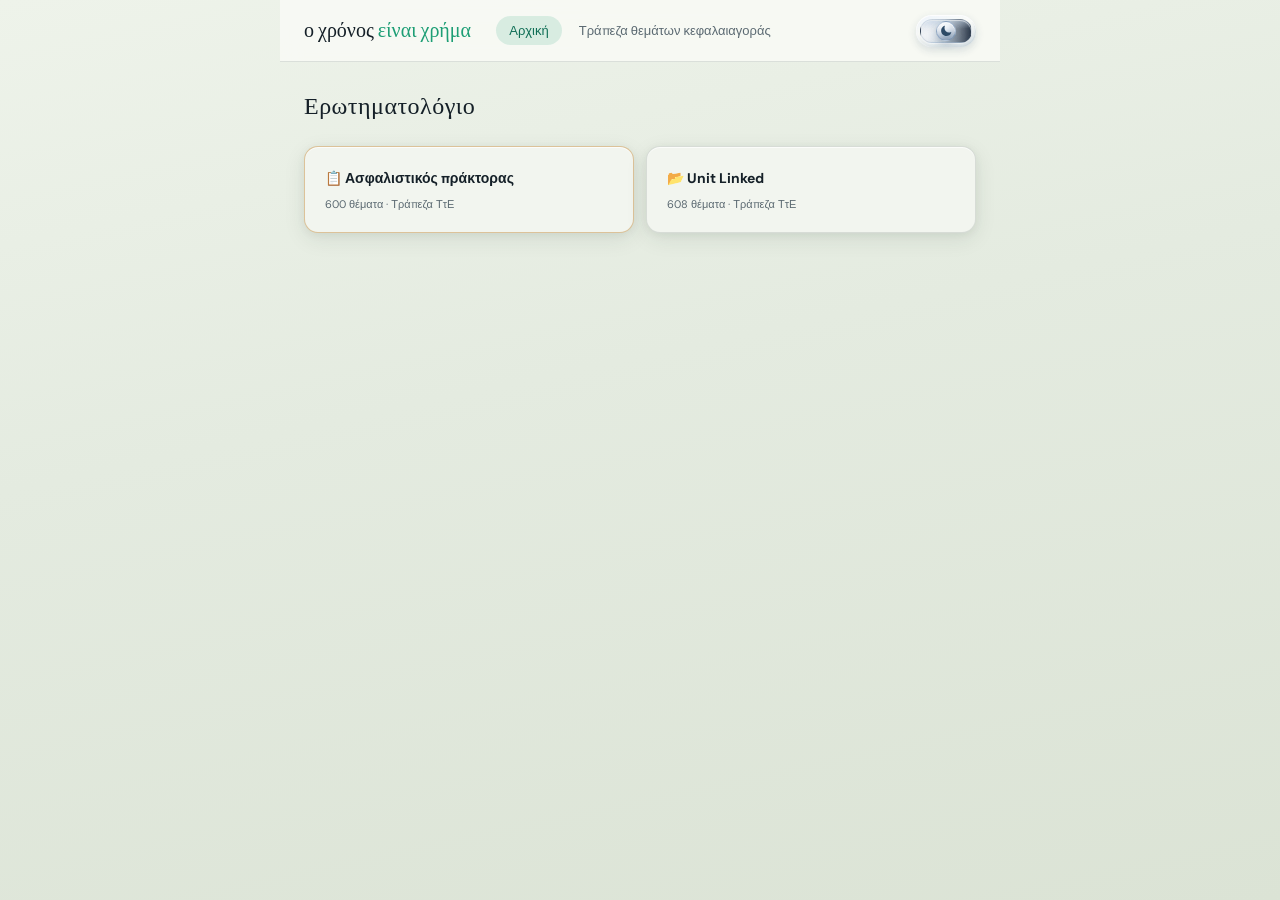
==== commit 65b7ccf0: "Add files via upload" ====
--- a/index.html
+++ b/index.html
@@ -250,6 +250,12 @@
 .quiz-chapter-menu-row .quiz-chapter-item{flex:1;min-width:0;text-align:left}
 .quiz-chapter-menu-row .quiz-chapter-done-cb{flex:0 0 auto;width:18px;height:18px;margin:0 6px 0 0;cursor:pointer;accent-color:var(--teal3)}
 .quiz-chapter-menu-row .quiz-chapter-done-spacer{flex:0 0 auto;width:18px;height:18px;margin:0 6px 0 0;visibility:hidden;pointer-events:none}
+#catChapterMenu.quiz-chapter-menu{display:flex;flex-direction:column;padding:0;max-height:min(320px,60vh);overflow:hidden}
+#catChapterMenu .quiz-chapter-menu-scroll{overflow-y:auto;min-height:0;flex:1;padding:6px 0}
+#catChapterMenu .quiz-chapter-menu-footer{flex-shrink:0;border-top:1px solid var(--border);padding:8px 12px 10px;font-size:11px;color:var(--muted);line-height:1.45;background:var(--navy2);border-radius:0 0 9px 9px}
+#mesUnitMenu.quiz-chapter-menu,#qmMesUnitMenu.quiz-chapter-menu,#praUnitMenu.quiz-chapter-menu,#qmPraUnitMenu.quiz-chapter-menu{display:flex;flex-direction:column;padding:0;max-height:min(320px,60vh);overflow:hidden}
+#mesUnitMenu .quiz-chapter-menu-scroll,#qmMesUnitMenu .quiz-chapter-menu-scroll,#praUnitMenu .quiz-chapter-menu-scroll,#qmPraUnitMenu .quiz-chapter-menu-scroll{overflow-y:auto;min-height:0;flex:1;padding:6px 0}
+#mesUnitMenu .quiz-chapter-menu-footer,#qmMesUnitMenu .quiz-chapter-menu-footer,#praUnitMenu .quiz-chapter-menu-footer,#qmPraUnitMenu .quiz-chapter-menu-footer{flex-shrink:0;border-top:1px solid var(--border);padding:8px 12px 10px;font-size:11px;color:var(--muted);line-height:1.45;background:var(--navy2);border-radius:0 0 9px 9px}
 #qmPraUnitMenu .quiz-chapter-menu-row .quiz-chapter-done-cb,
 #praUnitMenu .quiz-chapter-menu-row .quiz-chapter-done-cb{accent-color:var(--amber2)}
 .quiz-chapter-count{flex:0 0 auto;font-size:14px;font-weight:500;color:var(--teal3);white-space:nowrap;min-height:1.4em}
@@ -488,6 +494,11 @@
 html[data-time-theme="day"] .quiz-chapter-count{color:var(--teal2)}
 html[data-time-theme="day"] .quiz-chapter-trigger,
 html[data-time-theme="day"] .quiz-chapter-menu{background:var(--navy3);color:var(--white);border-color:var(--border)}
+html[data-time-theme="day"] #catChapterMenu .quiz-chapter-menu-footer,
+html[data-time-theme="day"] #mesUnitMenu .quiz-chapter-menu-footer,
+html[data-time-theme="day"] #qmMesUnitMenu .quiz-chapter-menu-footer,
+html[data-time-theme="day"] #praUnitMenu .quiz-chapter-menu-footer,
+html[data-time-theme="day"] #qmPraUnitMenu .quiz-chapter-menu-footer{background:var(--navy3)}
 html[data-time-theme="day"] .quiz-chapter-item:hover,
 html[data-time-theme="day"] .quiz-chapter-item:focus{background:rgba(0,0,0,0.06);color:var(--white)}
 #praUnitMenu .quiz-chapter-item.yli-agent-unit,
@@ -599,6 +610,7 @@
   <div class="logo">ο χρόνος <span>είναι χρήμα</span></div>
   <div class="nav-tabs">
     <button class="nav-tab active" onclick="go('quiz')">Αρχική</button>
+    <button class="nav-tab" onclick="go('yli')" title="Τράπεζα θεμάτων κεφαλαιαγοράς (ΤτΕ)">Τράπεζα θεμάτων κεφαλαιαγοράς</button>
   </div>
   <div class="theme-ctl" id="themeCtl" role="slider" tabindex="0" aria-label="Φόντο εφαρμογής" aria-describedby="themeHelpDesc" aria-valuemin="0" aria-valuemax="2" aria-valuenow="1" aria-valuetext="Αυτόματα ανά ώρα" aria-orientation="horizontal">
     <span id="themeHelpDesc" class="theme-sr">Σύρετε ή πατήστε: αριστερά ημέρα, μέση αυτόματο ανά ώρα, δεξιά νύχτα. Μετά από μία ώρα χωρίς αλλαγή επανέρχεται στο αυτόματο.</span>
@@ -634,7 +646,7 @@
     <div class="stat-card"><div class="stat-num" id="statPartCount" style="color:var(--amber3)">4</div><div class="stat-lbl">Ενότητες</div></div>
   </div>
   <div class="slbl">Ενότητες Μαθήματος</div>
-  <p style="font-size:12px;color:var(--muted);line-height:1.55;margin:-6px 0 14px">Οι τέσσερις ενότητες οργανώνουν την ύλη και τα κεφάλαια· το <strong>Quiz</strong> (tab Αρχική) περιλαμβάνει Unit Linked ΤτΕ και την τράπεζα <strong>ασφαλιστικού πράκτορα</strong>.</p>
+  <p style="font-size:12px;color:var(--muted);line-height:1.55;margin:-6px 0 14px">Οι τέσσερις ενότητες οργανώνουν την ύλη και τα κεφάλαια· το <strong>Quiz</strong> (tab Αρχική) περιλαμβάνει Unit Linked ΤτΕ και τις τράπεζες ασφαλίσεων (μεσίτης, πράκτορας). Η καρτέλα <strong>Τράπεζα θεμάτων κεφαλαιαγοράς</strong> περιέχει μόνο την ύλη κεφαλαιαγοράς (αρχεία ΤτΕ).</p>
   <div class="pgrid">
     <div class="pcard" onclick="go('chapters')"><div class="picon teal">Α</div><div class="badge teal">Μέρος Α</div><div class="pname">Φιλοσοφία Αξίας</div><div class="pdesc">Αξία, επιτόκιο, χρόνος</div></div>
     <div class="pcard" onclick="go('chapters')"><div class="picon blue">Β</div><div class="badge blue">Μέρος Β</div><div class="pname">Μαθηματικά Εργαλεία</div><div class="pdesc">Τύποι, ράντες, NPV, IRR</div></div>
@@ -987,6 +999,33 @@
   </div>
 </div>
 
+<!-- Τράπεζα θεμάτων κεφαλαιαγοράς: αρχεία ΤτΕ ανά θεματική ενότητα, σειρά όπως στο Excel (χωρίς ανακάτεμα) -->
+<div id="s-yli" class="screen">
+  <div id="yliBrowse">
+    <div class="quiz-screen-title">Τράπεζα θεμάτων κεφαλαιαγοράς</div>
+    <p style="font-size:13px;color:var(--muted);line-height:1.6;margin-bottom:18px">Μόνο <strong>κεφαλαιαγορά</strong> (όπως στον φάκελο «Τράπεζα Ελλάδος»). Οι τράπεζες <strong>μεσίτη</strong> και <strong>πράκτορα ασφαλίσεων</strong> είναι στην <strong>Αρχική</strong> (ξεχωριστές κάρτες) και στο <strong>Quiz</strong>. Κάθε αρχείο: ερωτήσεις και <strong>α, β, γ, δ</strong> με τη σειρά του Excel (χωρίς ανακάτεμα). Δεν αντικαθιστά το Quiz.</p>
+    <div id="yliLoadErr" class="quiz-load-err" style="display:none"></div>
+    <div class="slbl" style="margin-bottom:10px">Κατηγορίες</div>
+    <div id="yliCatMount" class="parts-list"></div>
+  </div>
+  <div id="yliRun" style="display:none">
+    <div class="yli-run-title quiz-screen-title" id="yliRunTitle" style="font-size:20px;margin-bottom:8px"></div>
+    <p class="quiz-hint" id="yliRunHint" style="margin-bottom:16px;font-size:12px"></p>
+    <div class="qprow">
+      <div class="qpbar" style="flex:1"><div class="qpfill" id="yliFill" style="width:0%"></div></div>
+      <div class="qplbl" id="yliLbl">1/1</div>
+    </div>
+    <div id="yliArea"></div>
+    <div class="qnav" id="yliNav">
+      <button type="button" class="btn-s" onclick="yliBackToBrowse()">← Κατάλογος</button>
+      <div style="display:flex;gap:10px;flex-wrap:wrap">
+        <button type="button" class="btn-s" id="yliNavPrev" onclick="yliPrev()" style="display:none">← Προηγούμενο</button>
+        <button type="button" class="btn-p" id="yliNavNext" onclick="yliNext()" style="display:none">Επόμενο →</button>
+      </div>
+    </div>
+  </div>
+</div>
+
 <!-- Ύλη ασφαλιστικού πράκτορα (insurance_agent_yli · πηγή Excel: Τραπεζα Ελλαδος/Praktoras/) -->
 <div id="s-praktoras" class="screen">
   <div id="praBrowse">
@@ -1725,17 +1764,37 @@
 }
 
 function chapterSortKey(code){
-  const ul=/^UL-Μ(\d+)$/.exec(code);
-  if(ul)return{grp:0,num:+ul[1]};
+  const ul=/^UL-Μ(\d+)(·(\d+))?$/.exec(code);
+  if(ul){
+    const maj=+ul[1];
+    const sub=ul[3]!=null?+ul[3]:0;
+    return{grp:0,maj,sub};
+  }
   const xr=/^ΧΡΗΜ-Κ(\d+)(½)?$/.exec(code);
   if(xr)return{grp:1,num:+xr[1]+(xr[2]?0.5:0)};
-  return{grp:2,num:0,raw:code};
+  return{grp:2,raw:String(code)};
 }
 function compareChapterCodes(a,b){
   const A=chapterSortKey(a),B=chapterSortKey(b);
   if(A.grp!==B.grp)return A.grp-B.grp;
-  if(A.grp===2)return String(a).localeCompare(String(b),"el");
-  return A.num-B.num;
+  if(A.grp===0){
+    if(A.maj!==B.maj)return A.maj-B.maj;
+    return A.sub-B.sub;
+  }
+  if(A.grp===1)return A.num-B.num;
+  return String(a).localeCompare(String(b),"el");
+}
+function chapterDisplayLabel(id){
+  if(!id)return"";
+  if(!QBANK||!Array.isArray(QBANK.chapterCatalog))return id;
+  const row=QBANK.chapterCatalog.find(x=>x.id===id);
+  if(row&&row.title)return row.title;
+  return id;
+}
+function chapterShortLabel(id){
+  const t=chapterDisplayLabel(id);
+  if(t.length<=52)return t;
+  return t.slice(0,49)+"…";
 }
 
 const CAT_CHAPTER_PROMPT_VALUE="__prompt__";
@@ -1784,6 +1843,43 @@
   const sel=document.getElementById("catChapter");
   if(!sel)return;
   setCatChapterCountTextForValue(sel.value);
+}
+
+function updateCatChapterCheckedSum(){
+  const foot=document.getElementById("catChapterCheckedSum");
+  if(!foot||!QBANK||!Array.isArray(QBANK.questions))return;
+  const menu=document.getElementById("catChapterMenu");
+  if(!menu)return;
+  let sum=0;
+  menu.querySelectorAll(".quiz-chapter-menu-row").forEach(row=>{
+    const cb=row.querySelector(".quiz-chapter-done-cb");
+    const btn=row.querySelector(".quiz-chapter-item");
+    if(!cb||!cb.checked||!btn)return;
+    const ch=btn.dataset.chapter;
+    if(ch)sum+=countQuestionsForChapter(ch);
+  });
+  const tot=QBANK.questions.length;
+  foot.textContent=`Τσεκαρισμένες ερωτήσεις · ${sum} / ${tot}`;
+}
+
+function unitPickerCheckedSumFooterId(menuId){
+  return String(menuId||"").replace(/Menu$/,"CheckedSum");
+}
+
+function updateUnitPickerCheckedSum(menuEl,rows,footerId){
+  const foot=document.getElementById(footerId);
+  if(!foot||!menuEl)return;
+  if(!rows||!rows.length){foot.textContent="";return;}
+  let sum=0;
+  menuEl.querySelectorAll(".quiz-chapter-menu-row").forEach(row=>{
+    const cb=row.querySelector(".quiz-chapter-done-cb");
+    const btn=row.querySelector(".quiz-chapter-item");
+    if(!cb||!cb.checked||!btn)return;
+    const idx=+btn.dataset.mesIdx;
+    if(Number.isFinite(idx)&&rows[idx])sum+=rows[idx].count||0;
+  });
+  const tot=rows.reduce((s,r)=>s+(r.count||0),0);
+  foot.textContent=`Τσεκαρισμένες ερωτήσεις · ${sum} / ${tot}`;
 }
 
 function syncCatChapterTriggerLabel(){
@@ -1824,6 +1920,7 @@
   if(!menu||!trig)return;
   menu.hidden=false;
   trig.setAttribute("aria-expanded","true");
+  updateCatChapterCheckedSum();
   requestAnimationFrame(()=>document.addEventListener("click",catChapterOutsideClose,true));
 }
 
@@ -1878,13 +1975,16 @@
   chaps.forEach(c=>{
     const o=document.createElement("option");
     o.value=c;
-    o.textContent=c;
+    o.textContent=chapterDisplayLabel(c);
     sel.appendChild(o);
   });
   const last=localStorage.getItem(LS_UL_CHAPTER_LAST);
   if(last!==null&&[...sel.options].some(o=>o.value===last))sel.value=last;
   else sel.value=PROMPT;
   menu.innerHTML="";
+  const scroll=document.createElement("div");
+  scroll.className="quiz-chapter-menu-scroll";
+  menu.appendChild(scroll);
   const addItem=(value,label,withMark)=>{
     const n=countQuestionsForChapter(value);
     const row=document.createElement("div");
@@ -1915,7 +2015,10 @@
       cb.setAttribute("aria-label","Σημείωση: ολοκληρώθηκε");
       cb.checked=ulChapterIsRead(value);
       cb.addEventListener("click",e=>e.stopPropagation());
-      cb.addEventListener("change",()=>ulChapterSetRead(value,cb.checked));
+      cb.addEventListener("change",()=>{
+        ulChapterSetRead(value,cb.checked);
+        updateCatChapterCheckedSum();
+      });
       row.appendChild(cb);
     }else{
       const sp=document.createElement("span");
@@ -1923,10 +2026,17 @@
       sp.setAttribute("aria-hidden","true");
       row.appendChild(sp);
     }
-    menu.appendChild(row);
+    scroll.appendChild(row);
   };
   addItem("","Όλα τα κεφάλαια",false);
-  chaps.forEach(c=>addItem(c,c,true));
+  chaps.forEach(c=>addItem(c,chapterDisplayLabel(c),true));
+  const foot=document.createElement("div");
+  foot.id="catChapterCheckedSum";
+  foot.className="quiz-chapter-menu-footer";
+  foot.setAttribute("role","note");
+  foot.setAttribute("aria-live","polite");
+  menu.appendChild(foot);
+  updateCatChapterCheckedSum();
   syncCatChapterTriggerLabel();
   refreshCatChapterAriaSelected();
   updateCatChapterCount();
@@ -2142,7 +2252,7 @@
   const qidBadge=(q.id!=null&&String(q.id).length)?`<span class="qjsonid" title="${htmlEsc("Αναγνωριστικό id στο αρχείο questions_bank.json")}">${htmlEsc(String(q.id))}</span>`:"";
   document.getElementById("qArea").innerHTML=`<div class="qcard">
     <div class="qmeta qmeta-row-split">
-      <div class="qmeta-main"><span class="qmetatag">${q.chapter||""}</span>${qidBadge}<span class="qmetatag">${q.difficultyStr||""}</span><span class="qmetatag" title="${(q.topic||"").slice(0,80)}">${(q.topic||"").slice(0,30)}${(q.topic||"").length>30?"…":""}</span></div>
+      <div class="qmeta-main"><span class="qmetatag" title="${htmlEsc(q.chapter||"")}">${htmlEsc(chapterShortLabel(q.chapter))}</span>${qidBadge}<span class="qmetatag">${q.difficultyStr||""}</span><span class="qmetatag" title="${(q.topic||"").slice(0,80)}">${(q.topic||"").slice(0,30)}${(q.topic||"").length>30?"…":""}</span></div>
       <div class="qmeta-tts-inline"></div>
     </div>
     <div class="qtag">Ερώτηση ${qIdx+1} από ${qList.length}</div>
@@ -2208,7 +2318,7 @@
   yliBackToBrowse();
 }
 
-/* ——— Ασφαλιστικός πράκτορας: insurance_agent_yli/ (AE007) ——— */
+/* ——— Τράπεζα θεμάτων / ύλη: κοινή μηχανή (κεφαλαιαγορά: yli/ · μεσίτης: insurance_yli/ · πράκτορας: insurance_agent_yli/) ——— */
 function insuranceAgentCtx(ctx){
   return ctx===YLI_CTX_AGENT||ctx===YLI_CTX_AGENT_QUIZ;
 }
@@ -2412,6 +2522,9 @@
   menu.hidden=false;
   trig.setAttribute("aria-expanded","true");
   activeMesMenuCfg=cfg;
+  const fid=unitPickerCheckedSumFooterId(cfg.menu);
+  if(cfg.menu==="mesUnitMenu"||cfg.menu==="qmMesUnitMenu")updateUnitPickerCheckedSum(menu,MESITIS_UNIT_PICK_ROWS,fid);
+  else if(cfg.menu==="praUnitMenu"||cfg.menu==="qmPraUnitMenu")updateUnitPickerCheckedSum(menu,PRA_UNIT_PICK_ROWS,fid);
   requestAnimationFrame(()=>document.addEventListener("click",dismissMesMenuOutside,true));
 }
 
@@ -2530,6 +2643,10 @@
     if(lastIdx!==null&&lastIdx!==""&&PRA_UNIT_PICK_ROWS[+lastIdx])sel.value=lastIdx;
     else sel.value="";
     menu.innerHTML="";
+    const scroll=document.createElement("div");
+    scroll.className="quiz-chapter-menu-scroll";
+    menu.appendChild(scroll);
+    const footId=unitPickerCheckedSumFooterId(pick.menu);
     const addItem=(idx,label)=>{
       const r=PRA_UNIT_PICK_ROWS[idx];
       const n=r?r.count:0;
@@ -2561,11 +2678,21 @@
       const markKey=r?r.title:"";
       cb.checked=!!r&&praUnitIsRead(markKey);
       cb.addEventListener("click",e=>e.stopPropagation());
-      cb.addEventListener("change",()=>{if(r)praUnitSetRead(markKey,cb.checked);});
+      cb.addEventListener("change",()=>{
+        if(r)praUnitSetRead(markKey,cb.checked);
+        updateUnitPickerCheckedSum(menu,PRA_UNIT_PICK_ROWS,footId);
+      });
       row.appendChild(cb);
-      menu.appendChild(row);
+      scroll.appendChild(row);
     };
     PRA_UNIT_PICK_ROWS.forEach((r,i)=>addItem(i,r.title));
+    const foot=document.createElement("div");
+    foot.id=footId;
+    foot.className="quiz-chapter-menu-footer";
+    foot.setAttribute("role","note");
+    foot.setAttribute("aria-live","polite");
+    menu.appendChild(foot);
+    updateUnitPickerCheckedSum(menu,PRA_UNIT_PICK_ROWS,footId);
     syncPraUnitTriggerLabel(pick);
     refreshPraUnitAriaSelected(pick);
     if(PRA_UNIT_PICK_ROWS.length&&sel.value!=="")setPraUnitCountForIndex(+sel.value,pick);
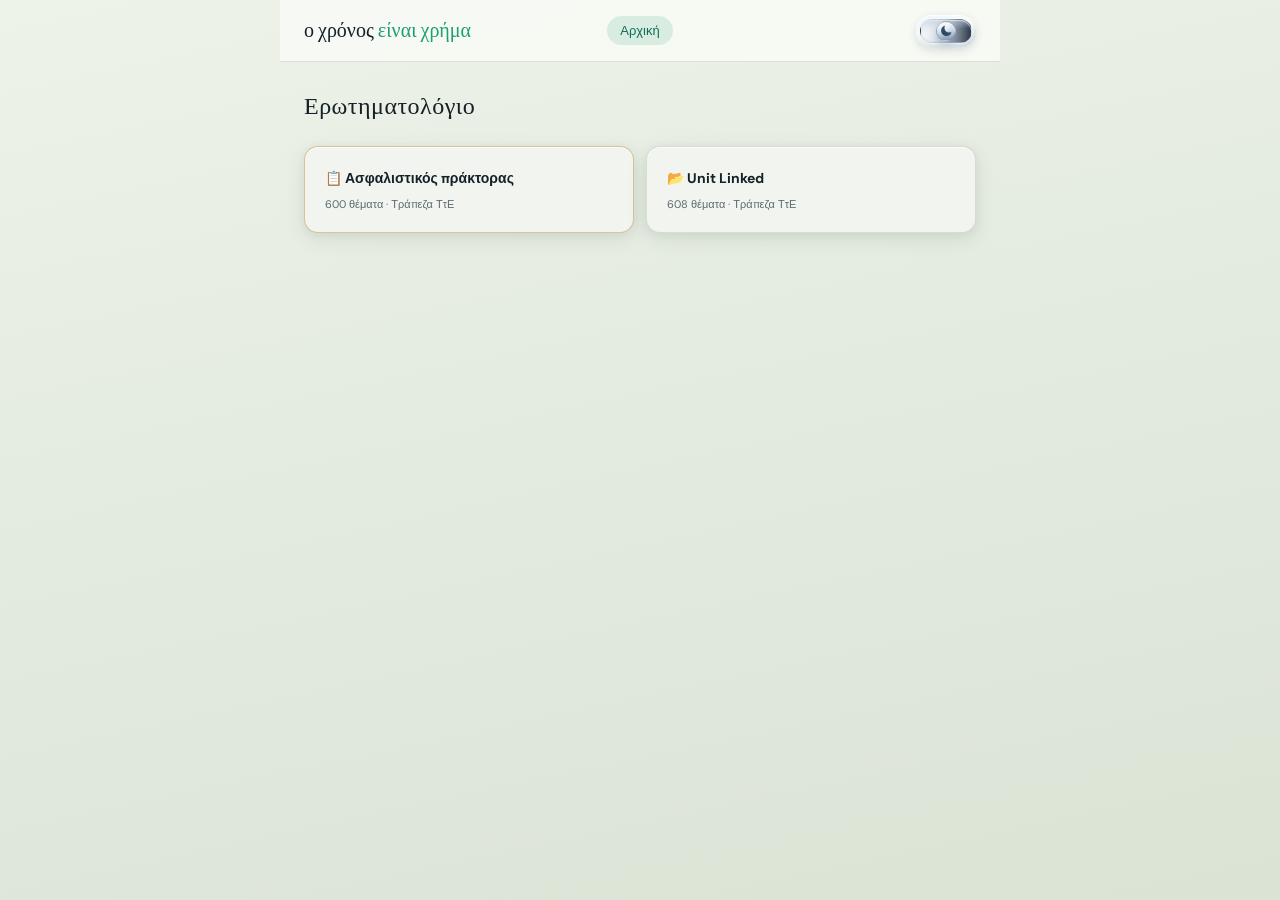
==== commit 21f9b535: "Add files via upload" ====
--- a/index.html
+++ b/index.html
@@ -610,7 +610,6 @@
   <div class="logo">ο χρόνος <span>είναι χρήμα</span></div>
   <div class="nav-tabs">
     <button class="nav-tab active" onclick="go('quiz')">Αρχική</button>
-    <button class="nav-tab" onclick="go('yli')" title="Τράπεζα θεμάτων κεφαλαιαγοράς (ΤτΕ)">Τράπεζα θεμάτων κεφαλαιαγοράς</button>
   </div>
   <div class="theme-ctl" id="themeCtl" role="slider" tabindex="0" aria-label="Φόντο εφαρμογής" aria-describedby="themeHelpDesc" aria-valuemin="0" aria-valuemax="2" aria-valuenow="1" aria-valuetext="Αυτόματα ανά ώρα" aria-orientation="horizontal">
     <span id="themeHelpDesc" class="theme-sr">Σύρετε ή πατήστε: αριστερά ημέρα, μέση αυτόματο ανά ώρα, δεξιά νύχτα. Μετά από μία ώρα χωρίς αλλαγή επανέρχεται στο αυτόματο.</span>
@@ -646,7 +645,7 @@
     <div class="stat-card"><div class="stat-num" id="statPartCount" style="color:var(--amber3)">4</div><div class="stat-lbl">Ενότητες</div></div>
   </div>
   <div class="slbl">Ενότητες Μαθήματος</div>
-  <p style="font-size:12px;color:var(--muted);line-height:1.55;margin:-6px 0 14px">Οι τέσσερις ενότητες οργανώνουν την ύλη και τα κεφάλαια· το <strong>Quiz</strong> (tab Αρχική) περιλαμβάνει Unit Linked ΤτΕ και τις τράπεζες ασφαλίσεων (μεσίτης, πράκτορας). Η καρτέλα <strong>Τράπεζα θεμάτων κεφαλαιαγοράς</strong> περιέχει μόνο την ύλη κεφαλαιαγοράς (αρχεία ΤτΕ).</p>
+  <p style="font-size:12px;color:var(--muted);line-height:1.55;margin:-6px 0 14px">Οι τέσσερις ενότητες οργανώνουν την ύλη και τα κεφάλαια· το <strong>Quiz</strong> (tab Αρχική) περιλαμβάνει Unit Linked ΤτΕ και την τράπεζα <strong>ασφαλιστικού πράκτορα</strong>.</p>
   <div class="pgrid">
     <div class="pcard" onclick="go('chapters')"><div class="picon teal">Α</div><div class="badge teal">Μέρος Α</div><div class="pname">Φιλοσοφία Αξίας</div><div class="pdesc">Αξία, επιτόκιο, χρόνος</div></div>
     <div class="pcard" onclick="go('chapters')"><div class="picon blue">Β</div><div class="badge blue">Μέρος Β</div><div class="pname">Μαθηματικά Εργαλεία</div><div class="pdesc">Τύποι, ράντες, NPV, IRR</div></div>
@@ -999,33 +998,6 @@
   </div>
 </div>
 
-<!-- Τράπεζα θεμάτων κεφαλαιαγοράς: αρχεία ΤτΕ ανά θεματική ενότητα, σειρά όπως στο Excel (χωρίς ανακάτεμα) -->
-<div id="s-yli" class="screen">
-  <div id="yliBrowse">
-    <div class="quiz-screen-title">Τράπεζα θεμάτων κεφαλαιαγοράς</div>
-    <p style="font-size:13px;color:var(--muted);line-height:1.6;margin-bottom:18px">Μόνο <strong>κεφαλαιαγορά</strong> (όπως στον φάκελο «Τράπεζα Ελλάδος»). Οι τράπεζες <strong>μεσίτη</strong> και <strong>πράκτορα ασφαλίσεων</strong> είναι στην <strong>Αρχική</strong> (ξεχωριστές κάρτες) και στο <strong>Quiz</strong>. Κάθε αρχείο: ερωτήσεις και <strong>α, β, γ, δ</strong> με τη σειρά του Excel (χωρίς ανακάτεμα). Δεν αντικαθιστά το Quiz.</p>
-    <div id="yliLoadErr" class="quiz-load-err" style="display:none"></div>
-    <div class="slbl" style="margin-bottom:10px">Κατηγορίες</div>
-    <div id="yliCatMount" class="parts-list"></div>
-  </div>
-  <div id="yliRun" style="display:none">
-    <div class="yli-run-title quiz-screen-title" id="yliRunTitle" style="font-size:20px;margin-bottom:8px"></div>
-    <p class="quiz-hint" id="yliRunHint" style="margin-bottom:16px;font-size:12px"></p>
-    <div class="qprow">
-      <div class="qpbar" style="flex:1"><div class="qpfill" id="yliFill" style="width:0%"></div></div>
-      <div class="qplbl" id="yliLbl">1/1</div>
-    </div>
-    <div id="yliArea"></div>
-    <div class="qnav" id="yliNav">
-      <button type="button" class="btn-s" onclick="yliBackToBrowse()">← Κατάλογος</button>
-      <div style="display:flex;gap:10px;flex-wrap:wrap">
-        <button type="button" class="btn-s" id="yliNavPrev" onclick="yliPrev()" style="display:none">← Προηγούμενο</button>
-        <button type="button" class="btn-p" id="yliNavNext" onclick="yliNext()" style="display:none">Επόμενο →</button>
-      </div>
-    </div>
-  </div>
-</div>
-
 <!-- Ύλη ασφαλιστικού πράκτορα (insurance_agent_yli · πηγή Excel: Τραπεζα Ελλαδος/Praktoras/) -->
 <div id="s-praktoras" class="screen">
   <div id="praBrowse">
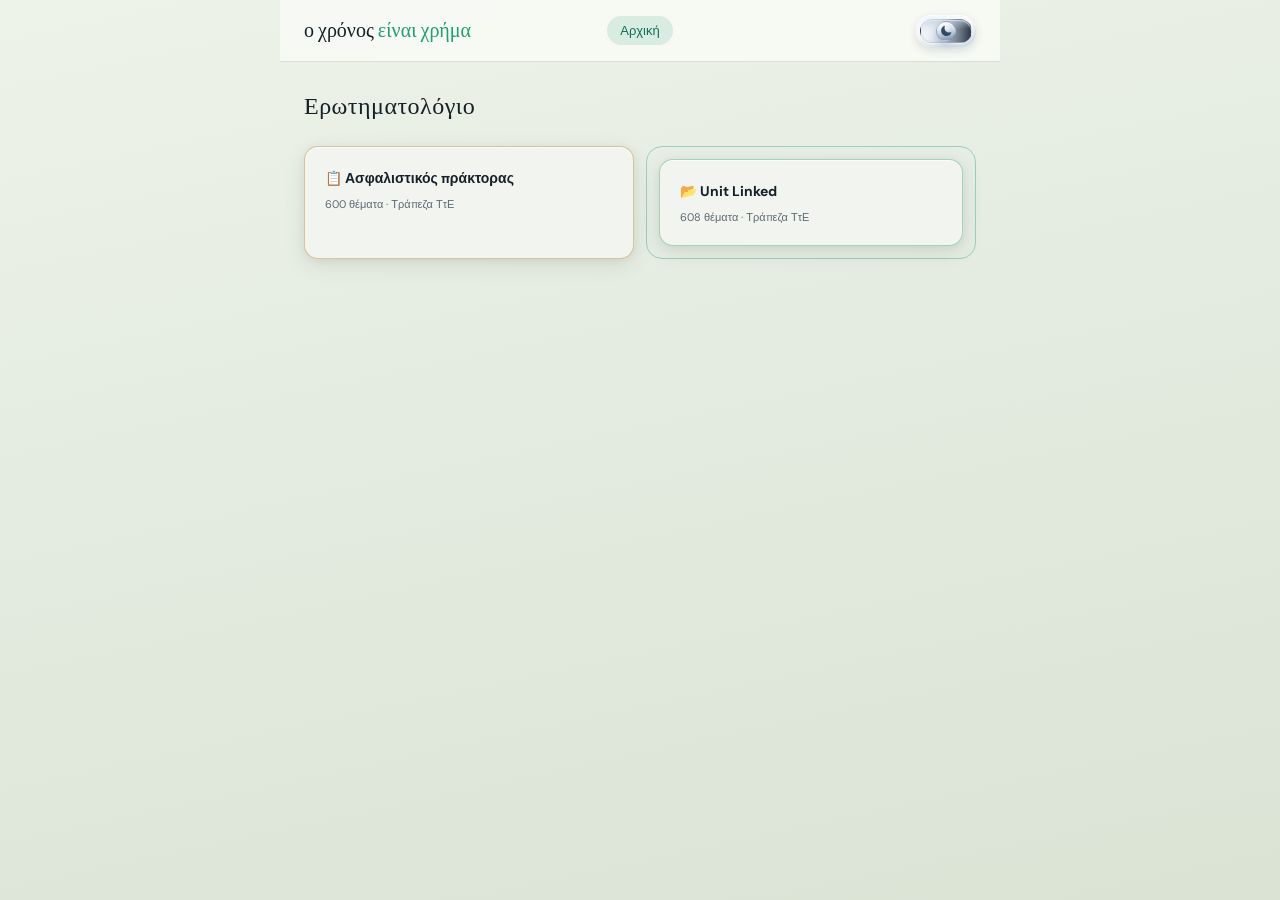
==== commit 3707d81f: "Add files via upload" ====
--- a/index.html
+++ b/index.html
@@ -170,6 +170,31 @@
 /* QUIZ */
 .quiz-screen-title{font-family:"DM Serif Display",serif;font-size:24px;margin-bottom:20px;color:var(--white);letter-spacing:0.02em}
 .quiz-mode-grid{display:grid;grid-template-columns:repeat(auto-fit,minmax(160px,1fr));gap:12px;margin-bottom:24px;align-items:stretch}
+.quiz-mode-ul-group{
+  display:flex;
+  flex-direction:column;
+  gap:12px;
+  min-width:0;
+  padding:12px;
+  border:1px solid rgba(29,158,117,0.42);
+  border-radius:16px;
+  background:transparent;
+  box-shadow:none;
+  transition:border-color .25s,box-shadow .25s;
+}
+.quiz-mode-ul-group:has(#quizModeCardUl.quiz-mode-selected-ul){
+  border-color:rgba(29,158,117,0.75);
+}
+.quiz-mode-ul-group:has(#quizModeCardUl.quiz-mode-card:not(.quiz-mode-selected-ul):hover){
+  border-color:var(--teal);
+}
+/* Κάρτα Unit Linked · ίδιο perimeter με το εξωτερικό group (όχι επιλεγμένη) */
+#quizModeCardUl.quiz-mode-card:not(.quiz-mode-selected-ul){
+  border-color:rgba(29,158,117,0.42);
+}
+#quizModeCardUl.quiz-mode-card:not(.quiz-mode-selected-ul):hover{
+  border-color:var(--teal);
+}
 .quiz-mode-card{background:var(--navy2);border:1px solid var(--border);border-radius:14px;padding:20px;cursor:pointer;transition:border-color .25s,background .25s,box-shadow .25s;min-width:0;
   box-shadow:
     0 8px 28px rgba(0,0,0,0.32),
@@ -194,6 +219,22 @@
     inset 0 1px 0 rgba(255,255,255,0.08)}
 .quiz-mode-card.praktoras.quiz-mode-selected-praktoras:hover{border-color:rgba(250,180,60,0.95);background:rgba(186,117,23,0.12)}
 .quiz-mode-card.quiz-mode-selected-ul:hover{border-color:rgba(45,200,150,0.9);background:rgba(29,158,117,0.1)}
+html[data-time-theme="day"] #quizModeCardUl.quiz-mode-card:not(.quiz-mode-selected-ul){
+  border-color:rgba(29,158,117,0.38);
+}
+html[data-time-theme="day"] #quizModeCardUl.quiz-mode-card:not(.quiz-mode-selected-ul):hover{
+  border-color:var(--teal);
+}
+html[data-time-theme="day"] .quiz-mode-ul-group{
+  border-color:rgba(29,158,117,0.38);
+  box-shadow:none;
+}
+html[data-time-theme="day"] .quiz-mode-ul-group:has(#quizModeCardUl.quiz-mode-selected-ul){
+  border-color:rgba(29,158,117,0.75);
+}
+html[data-time-theme="day"] .quiz-mode-ul-group:has(#quizModeCardUl.quiz-mode-card:not(.quiz-mode-selected-ul):hover){
+  border-color:var(--teal);
+}
 /* Συνοχή χρώματος: κάρτα λειτουργίας → πλαίσιο επιλογών από κάτω */
 #qCatOpts.quiz-options-accent-ul > .quiz-filters{
   border-color:rgba(29,158,117,0.72);
@@ -243,6 +284,7 @@
 .quiz-chapter-trigger{width:100%;text-align:left;padding:10px 12px;border-radius:8px;border:1px solid var(--border);background:var(--navy3);color:var(--white);font-family:"DM Sans",sans-serif;font-size:14px;cursor:pointer;display:flex;justify-content:space-between;align-items:center;gap:10px}
 .quiz-chapter-trigger::after{content:"▾";opacity:.55;font-size:11px;flex-shrink:0}
 .quiz-chapter-menu{position:absolute;left:0;right:0;top:calc(100% + 5px);z-index:80;max-height:min(300px,55vh);overflow-y:auto;background:var(--navy2);border:1px solid var(--border);border-radius:10px;box-shadow:0 16px 40px rgba(0,0,0,0.35);padding:6px 0}
+.quiz-chapter-menu-footer{margin:0;padding:10px 10px 8px 12px;border-top:1px solid var(--border);background:var(--navy2);font-size:12px;line-height:1.35;color:var(--muted);position:sticky;bottom:0;z-index:2;text-align:right}
 .quiz-chapter-item{display:block;width:100%;text-align:left;padding:10px 14px;border:none;background:transparent;color:var(--gray);font-family:"DM Sans",sans-serif;font-size:14px;cursor:pointer;line-height:1.35}
 .quiz-chapter-item:hover,.quiz-chapter-item:focus{background:rgba(255,255,255,0.08);color:var(--white);outline:none}
 .quiz-chapter-item[aria-selected="true"]{background:rgba(29,158,117,0.14);color:var(--teal3)}
@@ -250,12 +292,6 @@
 .quiz-chapter-menu-row .quiz-chapter-item{flex:1;min-width:0;text-align:left}
 .quiz-chapter-menu-row .quiz-chapter-done-cb{flex:0 0 auto;width:18px;height:18px;margin:0 6px 0 0;cursor:pointer;accent-color:var(--teal3)}
 .quiz-chapter-menu-row .quiz-chapter-done-spacer{flex:0 0 auto;width:18px;height:18px;margin:0 6px 0 0;visibility:hidden;pointer-events:none}
-#catChapterMenu.quiz-chapter-menu{display:flex;flex-direction:column;padding:0;max-height:min(320px,60vh);overflow:hidden}
-#catChapterMenu .quiz-chapter-menu-scroll{overflow-y:auto;min-height:0;flex:1;padding:6px 0}
-#catChapterMenu .quiz-chapter-menu-footer{flex-shrink:0;border-top:1px solid var(--border);padding:8px 12px 10px;font-size:11px;color:var(--muted);line-height:1.45;background:var(--navy2);border-radius:0 0 9px 9px}
-#mesUnitMenu.quiz-chapter-menu,#qmMesUnitMenu.quiz-chapter-menu,#praUnitMenu.quiz-chapter-menu,#qmPraUnitMenu.quiz-chapter-menu{display:flex;flex-direction:column;padding:0;max-height:min(320px,60vh);overflow:hidden}
-#mesUnitMenu .quiz-chapter-menu-scroll,#qmMesUnitMenu .quiz-chapter-menu-scroll,#praUnitMenu .quiz-chapter-menu-scroll,#qmPraUnitMenu .quiz-chapter-menu-scroll{overflow-y:auto;min-height:0;flex:1;padding:6px 0}
-#mesUnitMenu .quiz-chapter-menu-footer,#qmMesUnitMenu .quiz-chapter-menu-footer,#praUnitMenu .quiz-chapter-menu-footer,#qmPraUnitMenu .quiz-chapter-menu-footer{flex-shrink:0;border-top:1px solid var(--border);padding:8px 12px 10px;font-size:11px;color:var(--muted);line-height:1.45;background:var(--navy2);border-radius:0 0 9px 9px}
 #qmPraUnitMenu .quiz-chapter-menu-row .quiz-chapter-done-cb,
 #praUnitMenu .quiz-chapter-menu-row .quiz-chapter-done-cb{accent-color:var(--amber2)}
 .quiz-chapter-count{flex:0 0 auto;font-size:14px;font-weight:500;color:var(--teal3);white-space:nowrap;min-height:1.4em}
@@ -275,6 +311,100 @@
 .qmetatag{font-size:9px;padding:2px 8px;border-radius:10px;background:rgba(255,255,255,0.06);color:var(--muted)}
 .qjsonid{font-size:10px;font-weight:600;font-variant-numeric:tabular-nums;padding:3px 9px;border-radius:8px;border:1px solid rgba(186,117,23,0.35);background:rgba(186,117,23,0.12);color:var(--amber3);line-height:1.2;flex-shrink:0}
 .qtag{font-size:10px;color:var(--teal3);font-weight:500;text-transform:uppercase;letter-spacing:0.5px;margin-bottom:12px}
+.qtag-row{display:flex;flex-wrap:wrap;align-items:center;justify-content:space-between;gap:10px 14px;margin-bottom:12px}
+.qtag-row .qtag{margin-bottom:0;flex:1 1 auto;min-width:0}
+/* Κουμπί θεωρίας · «θαμπό γυαλί» χρυσό πάνω στην κάρτα ερώτησης */
+.btn-s.qtag-theory-btn{
+  flex-shrink:0;
+  position:relative;
+  overflow:hidden;
+  text-transform:none;
+  letter-spacing:0.02em;
+  font-size:13px;
+  line-height:1.25;
+  font-weight:600;
+  padding:10px 18px;
+  border-radius:12px;
+  color:rgba(255,248,235,0.96);
+  border:1px solid rgba(250,199,117,0.38);
+  background:linear-gradient(
+    145deg,
+    rgba(186,117,23,0.42) 0%,
+    rgba(239,159,39,0.18) 42%,
+    rgba(255,255,255,0.06) 100%
+  );
+  -webkit-backdrop-filter:saturate(180%) blur(14px);
+  backdrop-filter:saturate(180%) blur(14px);
+  box-shadow:
+    0 4px 18px rgba(0,0,0,0.18),
+    inset 0 1px 1px rgba(255,236,200,0.35),
+    inset 0 -1px 1px rgba(90,55,12,0.2);
+  transition:transform .15s ease,box-shadow .22s ease,border-color .2s ease,background .22s ease,color .2s ease;
+}
+.btn-s.qtag-theory-btn:hover{
+  color:#fffdf8;
+  border-color:rgba(250,199,117,0.58);
+  background:linear-gradient(
+    145deg,
+    rgba(186,117,23,0.55) 0%,
+    rgba(239,159,39,0.28) 45%,
+    rgba(255,255,255,0.12) 100%
+  );
+  box-shadow:
+    0 6px 26px rgba(239,159,39,0.32),
+    0 2px 10px rgba(0,0,0,0.22),
+    inset 0 1px 1px rgba(255,245,215,0.45),
+    inset 0 -1px 1px rgba(90,55,12,0.18);
+  transform:translateY(-1px);
+}
+.btn-s.qtag-theory-btn:active{
+  transform:translateY(0);
+  border-color:rgba(250,199,117,0.42);
+  box-shadow:
+    0 2px 12px rgba(0,0,0,0.22),
+    inset 0 2px 8px rgba(60,38,10,0.2);
+}
+.btn-s.qtag-theory-btn:focus-visible{
+  outline:2px solid var(--amber2);
+  outline-offset:3px;
+}
+html[data-time-theme="day"] .btn-s.qtag-theory-btn{
+  color:rgba(72,46,8,0.94);
+  border-color:rgba(186,117,23,0.42);
+  background:linear-gradient(
+    145deg,
+    rgba(239,159,39,0.28) 0%,
+    rgba(255,252,245,0.55) 52%,
+    rgba(250,235,200,0.35) 100%
+  );
+  box-shadow:
+    0 3px 16px rgba(186,117,23,0.2),
+    0 1px 2px rgba(90,55,12,0.08),
+    inset 0 1px 1px rgba(255,255,255,0.88),
+    inset 0 -1px 1px rgba(186,117,23,0.12);
+}
+html[data-time-theme="day"] .btn-s.qtag-theory-btn:hover{
+  color:#3d2606;
+  border-color:rgba(186,117,23,0.58);
+  background:linear-gradient(
+    145deg,
+    rgba(239,159,39,0.38) 0%,
+    rgba(255,255,255,0.72) 48%,
+    rgba(252,238,205,0.5) 100%
+  );
+  box-shadow:
+    0 6px 24px rgba(239,159,39,0.28),
+    0 2px 6px rgba(90,55,12,0.06),
+    inset 0 1px 1px rgba(255,255,255,0.95),
+    inset 0 -1px 1px rgba(186,117,23,0.1);
+}
+.ul-theory-section{margin-bottom:14px;padding-bottom:12px;border-bottom:1px solid rgba(255,255,255,0.06)}
+.ul-theory-section:last-child{border-bottom:none;margin-bottom:0;padding-bottom:0}
+.ul-theory-h4{margin:0 0 10px;font-size:14px;font-weight:600;color:var(--teal3)}
+.ul-theory-section p{margin:.45em 0;font-size:14px;line-height:1.62}
+.ul-theory-section ul{margin:.4em 0;padding-left:1.2em}
+.ul-theory-section li{margin:.25em 0}
+html[data-time-theme="day"] .ul-theory-section{border-bottom-color:rgba(0,0,0,0.08)}
 .qtext{font-size:18px;line-height:1.55;margin-bottom:20px}
 .opts{display:flex;flex-direction:column;gap:8px}
 .opt{padding:13px 16px;border-radius:10px;border:1px solid rgba(255,255,255,0.1);background:rgba(255,255,255,0.03);color:var(--gray);font-family:"DM Sans",sans-serif;font-size:15px;cursor:pointer;transition:all .2s;text-align:left}
@@ -288,6 +418,34 @@
 .quiz-fb-sol>summary.quiz-fb-sum{cursor:pointer;font-size:13px;opacity:.92;user-select:none;list-style-position:outside}
 .fbbox.ko .quiz-fb-sol{border-top-color:rgba(255,255,255,0.06)}
 .quiz-fb-solbody{font-size:13px;line-height:1.6;opacity:.93}
+.quiz-fb-solbody .sol-hl-yellow,.quiz-fb-solbody .sol-hl-yellow strong{color:#fcd34d;font-weight:700}
+.quiz-fb-solbody .sol-hl-neon-red,.quiz-fb-solbody .sol-hl-neon-red strong{color:#ff4d6a;font-weight:700;text-shadow:0 0 10px rgba(255,77,106,0.5),0 0 2px rgba(255,61,94,0.85)}
+.ul-sol-hr{border:none;border-top:1px solid var(--border);margin:14px 0;opacity:.7}
+.ul-sol-modal-actions{margin-top:12px;display:flex;flex-wrap:wrap;gap:8px;align-items:center}
+.ul-modal-overlay{display:none;position:fixed;inset:0;z-index:10050;background:rgba(6,14,26,0.72);backdrop-filter:blur(4px);align-items:center;justify-content:center;padding:18px}
+.ul-modal-panel{max-width:min(620px,calc(100vw - 32px));max-height:min(86vh,calc(100dvh - 36px));width:100%;display:flex;flex-direction:column;background:var(--navy2);border:1px solid var(--border);border-radius:16px;box-shadow:0 22px 64px rgba(0,0,0,0.45);overflow:hidden;animation:fadeUp .22s ease}
+.ul-modal-head{display:flex;align-items:flex-start;justify-content:space-between;gap:12px;padding:16px 18px;border-bottom:1px solid var(--border);flex-shrink:0}
+.ul-modal-title{margin:0;font-size:17px;font-weight:600;line-height:1.35;color:var(--white);flex:1;min-width:0}
+.ul-modal-close{flex-shrink:0;width:38px;height:38px;padding:0;border-radius:10px;border:1px solid var(--border);background:var(--navy3);color:var(--white);font-size:22px;line-height:1;cursor:pointer;display:flex;align-items:center;justify-content:center}
+.ul-modal-close:hover{border-color:rgba(29,158,117,0.45);background:rgba(29,158,117,0.12)}
+.ul-modal-meta{padding:10px 18px 0;font-size:11px;line-height:1.5;color:var(--muted);flex-shrink:0}
+.ul-modal-meta-line{display:block}
+.ul-modal-muted{opacity:.9}
+.ul-modal-body{padding:14px 18px 18px;overflow-y:auto;font-size:14px;line-height:1.62;color:var(--gray)}
+.ul-modal-body strong{color:var(--teal3);font-weight:600}
+.ul-modal-body .sol-hl-yellow,.ul-modal-body .sol-hl-yellow strong{color:#fcd34d;font-weight:700}
+.ul-modal-body .sol-hl-neon-red,.ul-modal-body .sol-hl-neon-red strong{color:#ff4d6a;font-weight:700;text-shadow:0 0 10px rgba(255,77,106,0.45),0 0 2px rgba(255,61,94,0.8)}
+.ul-modal-body code{font-family:ui-monospace,SFMono-Regular,monospace;font-size:12px;background:rgba(255,255,255,0.06);padding:2px 6px;border-radius:6px}
+.ul-guide-lead{font-size:13px;color:var(--muted);margin:0 0 12px}
+.ul-guide-ul{margin:8px 0 14px;padding-left:1.2em}
+.ul-guide-ul li{margin-bottom:8px}
+.ul-guide-pdfs{font-size:12px;color:var(--muted);margin-top:14px;padding-top:12px;border-top:1px solid var(--border)}
+html[data-time-theme="day"] .ul-modal-overlay{background:rgba(248,251,253,0.82)}
+html[data-time-theme="day"] .ul-modal-close{background:var(--navy3)}
+html[data-time-theme="day"] .ul-modal-body .sol-hl-yellow,html[data-time-theme="day"] .ul-modal-body .sol-hl-yellow strong{color:#ca8a04}
+html[data-time-theme="day"] .quiz-fb-solbody .sol-hl-yellow,html[data-time-theme="day"] .quiz-fb-solbody .sol-hl-yellow strong{color:#ca8a04}
+html[data-time-theme="day"] .ul-modal-body .sol-hl-neon-red,html[data-time-theme="day"] .ul-modal-body .sol-hl-neon-red strong,
+html[data-time-theme="day"] .quiz-fb-solbody .sol-hl-neon-red,html[data-time-theme="day"] .quiz-fb-solbody .sol-hl-neon-red strong{color:#e11d48;text-shadow:0 0 12px rgba(225,29,72,0.35)}
 .fbbox{background:rgba(29,158,117,0.1);border:1px solid rgba(29,158,117,0.25);border-radius:10px;padding:14px 16px;margin-top:14px;display:none;animation:fadeUp .25s ease}
 .fbbox p{font-size:14px;color:var(--teal3);line-height:1.65}
 .fbbox.ko{background:rgba(153,60,29,0.1);border-color:rgba(153,60,29,0.3)}
@@ -493,12 +651,9 @@
 html[data-time-theme="day"] .qjsonid{border-color:rgba(186,117,23,0.4);background:rgba(186,117,23,0.14);color:var(--amber2)}
 html[data-time-theme="day"] .quiz-chapter-count{color:var(--teal2)}
 html[data-time-theme="day"] .quiz-chapter-trigger,
-html[data-time-theme="day"] .quiz-chapter-menu{background:var(--navy3);color:var(--white);border-color:var(--border)}
-html[data-time-theme="day"] #catChapterMenu .quiz-chapter-menu-footer,
-html[data-time-theme="day"] #mesUnitMenu .quiz-chapter-menu-footer,
-html[data-time-theme="day"] #qmMesUnitMenu .quiz-chapter-menu-footer,
-html[data-time-theme="day"] #praUnitMenu .quiz-chapter-menu-footer,
-html[data-time-theme="day"] #qmPraUnitMenu .quiz-chapter-menu-footer{background:var(--navy3)}
+html[data-time-theme="day"] .quiz-chapter-menu,
+html[data-time-theme="day"] .quiz-chapter-menu-footer{background:var(--navy3);color:var(--white);border-color:var(--border)}
+html[data-time-theme="day"] .quiz-chapter-menu-footer{border-top-color:var(--border)}
 html[data-time-theme="day"] .quiz-chapter-item:hover,
 html[data-time-theme="day"] .quiz-chapter-item:focus{background:rgba(0,0,0,0.06);color:var(--white)}
 #praUnitMenu .quiz-chapter-item.yli-agent-unit,
@@ -899,9 +1054,11 @@
         <h3>📋 Ασφαλιστικός πράκτορας</h3>
         <p>600 θέματα · Τράπεζα ΤτΕ</p>
       </div>
-      <div id="quizModeCardUl" class="quiz-mode-card" role="button" tabindex="0" aria-pressed="false" onclick="startQuizMode()" onkeydown="if(event.key==='Enter'||event.key===' '){event.preventDefault();startQuizMode()}">
-        <h3>📂 Unit Linked</h3>
-        <p>608 θέματα · Τράπεζα ΤτΕ</p>
+      <div class="quiz-mode-ul-group">
+        <div id="quizModeCardUl" class="quiz-mode-card" role="button" tabindex="0" aria-pressed="false" onclick="startQuizMode()" onkeydown="if(event.key==='Enter'||event.key===' '){event.preventDefault();startQuizMode()}">
+          <h3>📂 Unit Linked</h3>
+          <p>608 θέματα · Τράπεζα ΤτΕ</p>
+        </div>
       </div>
     </div>
     <div id="qCatOpts" style="display:none;margin-top:16px">
@@ -923,8 +1080,9 @@
           Τυχαία σειρά απαντήσεων
         </label>
       </div>
-      <div style="display:flex;gap:10px">
+      <div style="display:flex;gap:10px;flex-wrap:wrap;align-items:center">
         <button class="btn-p" onclick="launchCategories()">Έναρξη Εξάσκησης</button>
+        <button type="button" class="btn-s" onclick="openUlTableGuideModal()">Οδηγός πινάκων προεξόφλησης</button>
         <button class="btn-s" onclick="cancelQuizCatOpts()">Ακύρωση</button>
       </div>
     </div>
@@ -1043,6 +1201,18 @@
   </div>
 </div>
 </div>
+
+<div id="ulSolModal" class="ul-modal-overlay" style="display:none" role="dialog" aria-modal="true" aria-labelledby="ulSolModalTitle" onclick="ulSolModalBackdropClick(event)">
+  <div class="ul-modal-panel" role="document" onclick="event.stopPropagation()">
+    <div class="ul-modal-head">
+      <h2 id="ulSolModalTitle" class="ul-modal-title">Ανάλυση</h2>
+      <button type="button" class="ul-modal-close" onclick="closeUlSolutionModal()" aria-label="Κλείσιμο">&times;</button>
+    </div>
+    <div id="ulSolModalMeta" class="ul-modal-meta"></div>
+    <div id="ulSolModalBody" class="ul-modal-body"></div>
+  </div>
+</div>
+
 <script>
 /* Στυλιανός — AE007: έκδοση επίδειξης· Unit Linked + πράκτορας (χωρίς μεσίτη / χωρίς ύλη κεφαλαιαγοράς). */
 const CHAPS=[
@@ -1166,10 +1336,52 @@
 
 let curC=3,curS=0;
 let QBANK=null,qIdx=0,qScore=0,qAns=false,qList=[],qTimerId=null,qTimerMins=0,qTimerSecs=0,qAnsByIdx={},qTimerPaused=false,qLastWrongList=[],qShuffleQuestionOrder=false,qShuffleAnswers=false,qOptOrderByIdx={};
+const UL_QUIZ_STATE_KEY="ae007_ul_quiz_state_v1";
+function ulQuizPanelVisible(id){const el=document.getElementById(id);return !!el&&el.style.display!=="none";}
+function ulQuizHasActiveWork(){return Array.isArray(qList)&&qList.length>0&&(ulQuizPanelVisible("qRun")||ulQuizPanelVisible("qRes"));}
+function clearUlQuizState(){try{localStorage.removeItem(UL_QUIZ_STATE_KEY);}catch(e){}}
+function saveUlQuizState(){
+  if(!ulQuizPanelVisible("qRun")||!Array.isArray(qList)||!qList.length)return;
+  try{
+    const ids=qList.map(q=>q&&q.id!=null?String(q.id):"");
+    if(ids.some(id=>!id))return;
+    localStorage.setItem(UL_QUIZ_STATE_KEY,JSON.stringify({v:1,ts:Date.now(),ids,qIdx,qAnsByIdx,qShuffleQuestionOrder,qShuffleAnswers,qOptOrderByIdx}));
+  }catch(e){}
+}
+function tryRestoreUlQuizState(){
+  if(!QBANK||!Array.isArray(QBANK.questions))return false;
+  let st=null;
+  try{st=JSON.parse(localStorage.getItem(UL_QUIZ_STATE_KEY)||"null");}catch(e){return false;}
+  if(!st||st.v!==1||!Array.isArray(st.ids)||!st.ids.length)return false;
+  if(st.ts&&Date.now()-st.ts>7*24*60*60*1000){clearUlQuizState();return false;}
+  const byId=new Map(QBANK.questions.map(q=>[String(q.id),q]));
+  const restored=st.ids.map(id=>byId.get(String(id))).filter(Boolean);
+  if(restored.length!==st.ids.length){clearUlQuizState();return false;}
+  qList=restored;
+  qIdx=Math.max(0,Math.min(Number(st.qIdx)||0,qList.length-1));
+  qAnsByIdx=st.qAnsByIdx&&typeof st.qAnsByIdx==="object"?st.qAnsByIdx:{};
+  qScore=Object.values(qAnsByIdx).filter(a=>a&&a.ok===true).length;
+  qAns=!!qAnsByIdx[qIdx];
+  qShuffleQuestionOrder=!!st.qShuffleQuestionOrder;
+  qShuffleAnswers=!!st.qShuffleAnswers;
+  qOptOrderByIdx=st.qOptOrderByIdx&&typeof st.qOptOrderByIdx==="object"?st.qOptOrderByIdx:{};
+  qTimerPaused=false;
+  if(qTimerId){clearInterval(qTimerId);qTimerId=null;}
+  document.getElementById("qStart").style.display="none";
+  document.getElementById("qRun").style.display="block";
+  document.getElementById("qRes").style.display="none";
+  document.getElementById("qCatOpts").style.display="none";
+  document.getElementById("qTimer").style.display="none";
+  const pr=document.getElementById("qPraktorasOpts");if(pr)pr.style.display="none";
+  const ms=document.getElementById("qMesitiOpts");if(ms)ms.style.display="none";
+  renderQ();
+  return true;
+}
 function htmlEsc(s){
   /* Stylianos — ασφαλής εμφάνιση κειμένου στο HTML */
   return String(s??"").replace(/&/g,"&amp;").replace(/</g,"&lt;").replace(/>/g,"&gt;");
 }
+const UL_PINAKON_GUIDE_HTML=`<p class="ul-guide-lead">Στις δοκιμασίες Unit Linked της ΤτΕ εμφανίζονται θέματα που βασίζονται στους <strong>πίνακες προεξόφλησης</strong> και στο <strong>τυπολόγιο</strong>. Παρακάτω τι σημαίνει κάθε σύμβολο και πώς το χρησιμοποιείς.</p><ul class="ul-guide-ul"><li><strong>Επιτόκιο <code>i</code></strong> — συνήθως ετήσιο εκτός αν η εκφώνηση ορίζει άλλη περίοδο μεταξύ των πληρωμών ή ανατοκισμό.</li><li><strong><code>v = 1/(1+i)</code></strong> — συντελεστής προεξόφλησης για ένα έτος μπροστά («φέρω το μέλλον στο σήμερα»).</li><li><strong><code>v<sup>n</sup></code></strong> — παρούσα αξία της μονάδας στην περίοδο <code>n</code>.</li><li><strong>Ληξιπρόθεσμη ράντα:</strong> <code>PV = R · a<sub>n|i</sub></code> με <code>a<sub>n|i</sub> = (1 − v<sup>n</sup>)/i</code>.</li><li><strong>Μέλλουσα αξία ράντας:</strong> <code>FV = R · s<sub>n|i</sub></code> με <code>s<sub>n|i</sub> = ((1+i)<sup>n</sup> − 1)/i</code>.</li><li><strong>Αναβαλλόμενη ή προκαταβλητέα ράντα:</strong> διορθώνεις το άκρο του χρόνου (π.χ. επιπλέον <code>v<sup>k</sup></code> για <code>k</code> περιόδους αναμονής).</li></ul><p><strong>Πώς διαβάζεις τον πίνακα:</strong> εντοπίζεις τη γραμμή ή στήλη με το δοσμένο <code>i</code>, το <code>n</code> και διαβάζεις το κελί που αντιστοιχεί στον παράγοντα που ζητά η άσκηση (<code>v<sup>n</sup></code>, <code>a<sub>n|i</sub></code> κ.λπ.) σύμφωνα με την κεφαλίδα του εκάστοτε πίνακα του τυπολογίου.</p><p>Όταν η εκφώνηση λέει «από πίνακες», κράτα τις ίδιες στρογγυλοποιήσεις με την τράπεζα — αποφεύγεις ασυμφωνίες λόγω δεκαδικών.</p><p class="ul-guide-pdfs">Αν έχεις αντιγράψει PDF στον φάκελο <code>unit-linked/</code>: <a href="unit-linked/PINAKES_PROEXOFLESHS.pdf" target="_blank" rel="noopener">Πίνακες προεξόφλησης</a> · <a href="unit-linked/TYPOLOGIO_UL.pdf" target="_blank" rel="noopener">Τυπολόγιο</a> (αν λείπουν τα αρχεία, ο σύνδεσμος δεν ανοίγει — δες το αρχείο οδηγιών στον ίδιο φάκελο).</p>`;
 const YLI_CTX_AGENT={
   basePath:"insurance_agent_yli/",
   manifest:null,list:[],idx:0,ans:{},
@@ -1381,7 +1593,7 @@
 }
 
 function go(name){
-  /* Στυλιανός — εναλλαγή οθονών (χωρίς καρτέλα «Ύλη» κεφαλαιαγοράς). */
+  closeUlSolutionModal();
   if(name==="appendices")name="calc";
   ["home","chapters","chapter","calc","quiz","praktoras"].forEach(s=>{const el=document.getElementById("s-"+s);if(el)el.classList.remove("active");});
   document.querySelectorAll(".nav-tab").forEach((t,i)=>{
@@ -1394,7 +1606,10 @@
   if(name==="home")refreshHomeStats();
   if(name==="chapters")setTimeout(refreshChaptersUI,0);
   if(name==="calc")setTimeout(runCalcScreenInit,50);
-  if(name==="quiz"){showQuizStart();if(!QBANK)loadQuestionBank();}
+  if(name==="quiz"){
+    if(!QBANK)loadQuestionBank();
+    if(!ulQuizHasActiveWork()&&!tryRestoreUlQuizState())showQuizStart();
+  }
   if(name==="praktoras"){yliAct=YLI_CTX_AGENT;showYliBrowse();loadYliManifestIfNeeded();}
 }
 
@@ -1720,7 +1935,7 @@
 function loadQuestionBank(){
   document.getElementById("qLoading").style.display="block";
   document.getElementById("qLoadErr").style.display="none";
-  fetch("questions_bank.json").then(r=>{
+  return fetch("questions_bank.json").then(r=>{
     if(!r.ok)throw new Error("Δεν βρέθηκε το questions_bank.json");
     return r.json();
   }).then(data=>{
@@ -1728,10 +1943,13 @@
     document.getElementById("qLoading").style.display="none";
     refreshHomeStats();
     populateChapterSelect();
+    if(document.getElementById("s-quiz")&&document.getElementById("s-quiz").classList.contains("active")&&!ulQuizHasActiveWork())tryRestoreUlQuizState();
+    return data;
   }).catch(err=>{
     document.getElementById("qLoading").style.display="none";
     document.getElementById("qLoadErr").style.display="block";
     document.getElementById("qLoadErr").innerHTML=`<strong>Σφάλμα φόρτωσης:</strong> ${err.message}. Βεβαιωθείτε ότι το <code>questions_bank.json</code> βρίσκεται στον ίδιο φάκελο με το index.html. Για τοπική εκτέλεση χρησιμοποιήστε local server (π.χ. <code>npx serve .</code> ή Live Server).`;
+    throw err;
   });
 }
 
@@ -1793,6 +2011,64 @@
 }
 function praUnitIsRead(title){return !!praUnitReadMap()[title];}
 
+function insuranceBankTotalQuestionCount(rows){
+  if(!rows||!rows.length)return 0;
+  const first=rows[0];
+  return first&&Number(first.count)>0?Number(first.count):0;
+}
+function insuranceBankCheckedQuestionSum(rows,map){
+  if(!rows||!rows.length)return 0;
+  const bankTotal=insuranceBankTotalQuestionCount(rows);
+  const first=rows[0];
+  if(first&&first.title&&map[first.title]){
+    const n=Number(first.count)||0;
+    return bankTotal>0?Math.min(n,bankTotal):n;
+  }
+  let s=0;
+  for(let i=1;i<rows.length;i++){
+    const r=rows[i];
+    if(r&&r.title&&map[r.title])s+=Number(r.count)||0;
+  }
+  return bankTotal>0?Math.min(s,bankTotal):s;
+}
+function appendQuizChapterMenuFooter(menu,elementId){
+  if(!menu)return;
+  let foot=document.getElementById(elementId);
+  if(!foot){
+    foot=document.createElement("p");
+    foot.id=elementId;
+    foot.className="quiz-checked-footer quiz-chapter-menu-footer";
+    foot.setAttribute("role","status");
+    foot.setAttribute("aria-live","polite");
+  }
+  menu.appendChild(foot);
+}
+
+function updateQuizHomeCheckedFooters(){
+  const ulFoot=document.getElementById("quizUlCheckedFooter");
+  if(ulFoot){
+    let checked=0,total=0;
+    if(QBANK&&Array.isArray(QBANK.questions)){
+      const chaps=[...new Set(QBANK.questions.map(q=>q.chapter))].sort(compareChapterCodes);
+      const m=ulChapterReadMap();
+      for(let i=0;i<chaps.length;i++){
+        const c=chaps[i];
+        if(m[c])checked+=countQuestionsForChapter(c);
+      }
+      total=QBANK.questions.length;
+      if(total>0)checked=Math.min(checked,total);
+    }
+    ulFoot.textContent="Τσεκαρισμένες ερωτήσεις · "+checked+" / "+total;
+  }
+  const praFoot=document.getElementById("quizPraCheckedFooter");
+  if(praFoot&&PRA_UNIT_PICK_ROWS&&PRA_UNIT_PICK_ROWS.length){
+    const pm=praUnitReadMap();
+    const tot=insuranceBankTotalQuestionCount(PRA_UNIT_PICK_ROWS);
+    const checked=insuranceBankCheckedQuestionSum(PRA_UNIT_PICK_ROWS,pm);
+    praFoot.textContent="Τσεκαρισμένες ερωτήσεις · "+checked+" / "+tot;
+  }
+}
+
 function formatQuestionCount(n){
   return n===1?"1 ερώτηση":n+" ερωτήσεις";
 }
@@ -1815,43 +2091,6 @@
   const sel=document.getElementById("catChapter");
   if(!sel)return;
   setCatChapterCountTextForValue(sel.value);
-}
-
-function updateCatChapterCheckedSum(){
-  const foot=document.getElementById("catChapterCheckedSum");
-  if(!foot||!QBANK||!Array.isArray(QBANK.questions))return;
-  const menu=document.getElementById("catChapterMenu");
-  if(!menu)return;
-  let sum=0;
-  menu.querySelectorAll(".quiz-chapter-menu-row").forEach(row=>{
-    const cb=row.querySelector(".quiz-chapter-done-cb");
-    const btn=row.querySelector(".quiz-chapter-item");
-    if(!cb||!cb.checked||!btn)return;
-    const ch=btn.dataset.chapter;
-    if(ch)sum+=countQuestionsForChapter(ch);
-  });
-  const tot=QBANK.questions.length;
-  foot.textContent=`Τσεκαρισμένες ερωτήσεις · ${sum} / ${tot}`;
-}
-
-function unitPickerCheckedSumFooterId(menuId){
-  return String(menuId||"").replace(/Menu$/,"CheckedSum");
-}
-
-function updateUnitPickerCheckedSum(menuEl,rows,footerId){
-  const foot=document.getElementById(footerId);
-  if(!foot||!menuEl)return;
-  if(!rows||!rows.length){foot.textContent="";return;}
-  let sum=0;
-  menuEl.querySelectorAll(".quiz-chapter-menu-row").forEach(row=>{
-    const cb=row.querySelector(".quiz-chapter-done-cb");
-    const btn=row.querySelector(".quiz-chapter-item");
-    if(!cb||!cb.checked||!btn)return;
-    const idx=+btn.dataset.mesIdx;
-    if(Number.isFinite(idx)&&rows[idx])sum+=rows[idx].count||0;
-  });
-  const tot=rows.reduce((s,r)=>s+(r.count||0),0);
-  foot.textContent=`Τσεκαρισμένες ερωτήσεις · ${sum} / ${tot}`;
 }
 
 function syncCatChapterTriggerLabel(){
@@ -1892,7 +2131,7 @@
   if(!menu||!trig)return;
   menu.hidden=false;
   trig.setAttribute("aria-expanded","true");
-  updateCatChapterCheckedSum();
+  updateQuizHomeCheckedFooters();
   requestAnimationFrame(()=>document.addEventListener("click",catChapterOutsideClose,true));
 }
 
@@ -1954,9 +2193,6 @@
   if(last!==null&&[...sel.options].some(o=>o.value===last))sel.value=last;
   else sel.value=PROMPT;
   menu.innerHTML="";
-  const scroll=document.createElement("div");
-  scroll.className="quiz-chapter-menu-scroll";
-  menu.appendChild(scroll);
   const addItem=(value,label,withMark)=>{
     const n=countQuestionsForChapter(value);
     const row=document.createElement("div");
@@ -1987,10 +2223,7 @@
       cb.setAttribute("aria-label","Σημείωση: ολοκληρώθηκε");
       cb.checked=ulChapterIsRead(value);
       cb.addEventListener("click",e=>e.stopPropagation());
-      cb.addEventListener("change",()=>{
-        ulChapterSetRead(value,cb.checked);
-        updateCatChapterCheckedSum();
-      });
+      cb.addEventListener("change",()=>{ulChapterSetRead(value,cb.checked);updateQuizHomeCheckedFooters();});
       row.appendChild(cb);
     }else{
       const sp=document.createElement("span");
@@ -1998,20 +2231,15 @@
       sp.setAttribute("aria-hidden","true");
       row.appendChild(sp);
     }
-    scroll.appendChild(row);
+    menu.appendChild(row);
   };
   addItem("","Όλα τα κεφάλαια",false);
   chaps.forEach(c=>addItem(c,chapterDisplayLabel(c),true));
-  const foot=document.createElement("div");
-  foot.id="catChapterCheckedSum";
-  foot.className="quiz-chapter-menu-footer";
-  foot.setAttribute("role","note");
-  foot.setAttribute("aria-live","polite");
-  menu.appendChild(foot);
-  updateCatChapterCheckedSum();
+  appendQuizChapterMenuFooter(menu,"quizUlCheckedFooter");
   syncCatChapterTriggerLabel();
   refreshCatChapterAriaSelected();
   updateCatChapterCount();
+  updateQuizHomeCheckedFooters();
 }
 
 function setQuizModeSelection(mode){
@@ -2133,9 +2361,11 @@
     },1000);
   }else document.getElementById("qTimer").style.display="none";
   renderQ();
+  saveUlQuizState();
 }
 
 function finishQuiz(){
+  clearUlQuizState();
   if(qTimerId){clearInterval(qTimerId);qTimerId=null;}
   document.getElementById("qRun").style.display="none";
   document.getElementById("qRes").style.display="block";
@@ -2163,6 +2393,7 @@
 }
 
 function backToQuizStart(){
+  clearUlQuizState();
   if(qTimerId){clearInterval(qTimerId);qTimerId=null;}
   showQuizStart();
 }
@@ -2176,11 +2407,198 @@
   return shuffled;
 }
 
+function formatQuizSolutionBody(raw){
+  const hrCls="ul-sol-hr";
+  let s=String(raw??"");
+  const re=/\[\[(Y|R)\]\]([\s\S]*?)\[\[\/\1\]\]/g;
+  const chunks=[];
+  let last=0,m;
+  while((m=re.exec(s))!==null){
+    chunks.push({t:"p",v:s.slice(last,m.index)});
+    chunks.push({t:m[1]==="Y"?"y":"r",v:m[2]});
+    last=re.lastIndex;
+  }
+  chunks.push({t:"p",v:s.slice(last)});
+  function fmtPlain(t){
+    let x=htmlEsc(t);
+    x=x.replace(/\*\*(.+?)\*\*/g,"<strong>$1</strong>");
+    x=x.replace(/^---[\s]*$/gm,'<hr class="'+hrCls+'">');
+    return x.replace(/\n/g,"<br>");
+  }
+  function fmtYellow(t){
+    let x=htmlEsc(t);
+    x=x.replace(/\*\*(.+?)\*\*/g,"<strong>$1</strong>");
+    return `<span class="sol-hl-yellow">${x}</span>`.replace(/\n/g,"<br>");
+  }
+  function fmtRed(t){
+    let x=htmlEsc(t);
+    x=x.replace(/\*\*(.+?)\*\*/g,"<strong>$1</strong>");
+    return `<span class="sol-hl-neon-red">${x}</span>`.replace(/\n/g,"<br>");
+  }
+  return chunks.map(c=>c.t==="p"?fmtPlain(c.v):c.t==="y"?fmtYellow(c.v):fmtRed(c.v)).join("");
+}
+function quizModalMetaHtml(q){
+  const parts=[];
+  if(q.id!=null&&String(q.id).length)parts.push("<span>"+htmlEsc("id "+String(q.id))+"</span>");
+  if(q.chapter)parts.push("<span>"+htmlEsc(q.chapter)+"</span>");
+  const t=q.topic?String(q.topic):"";
+  if(t)parts.push("<span>"+htmlEsc(t.length>140?t.slice(0,137)+"…":t)+"</span>");
+  return parts.length?`<span class="ul-modal-meta-line">${parts.join(" · ")}</span>`:"";
+}
+function yliModalMetaHtml(q){
+  const parts=[];
+  if(q.sheetName)parts.push("<span>"+htmlEsc(q.sheetName)+"</span>");
+  if(q.chapter)parts.push("<span>"+htmlEsc(q.chapter)+"</span>");
+  const ht=q.headerTitle?String(q.headerTitle):"";
+  if(ht)parts.push("<span>"+htmlEsc(ht.length>80?ht.slice(0,77)+"…":ht)+"</span>");
+  return parts.length?`<span class="ul-modal-meta-line">${parts.join(" · ")}</span>`:"";
+}
+function openUlSolutionModal(spec){
+  const ov=document.getElementById("ulSolModal");
+  if(!ov)return;
+  const ttl=document.getElementById("ulSolModalTitle");
+  const mt=document.getElementById("ulSolModalMeta");
+  const bd=document.getElementById("ulSolModalBody");
+  if(ttl)ttl.textContent=spec.title||"Ανάλυση";
+  if(mt)mt.innerHTML=spec.metaHtml||"";
+  if(bd)bd.innerHTML=spec.bodyHtml||"";
+  ov.style.display="flex";
+  document.body.style.overflow="hidden";
+}
+function closeUlSolutionModal(){
+  const ov=document.getElementById("ulSolModal");
+  if(!ov)return;
+  ov.style.display="none";
+  document.body.style.overflow="";
+}
+
+let theoryJsonCache=null,theoryJsonPromise=null;
+function bankChapterToTheoryId(ch){
+  const s=String(ch||"").trim();
+  if(!s)return"";
+  if(!/^UL-/i.test(s))return s;
+  const rest=s.slice(3);
+  if(!rest)return s;
+  const first=rest[0];
+  const tail=rest.slice(1);
+  const mapped=(first==="Μ"||first==="μ")?"M":first;
+  return "UL-"+mapped+tail;
+}
+function theoryRowMatchesBankChapter(row,bankChapter){
+  if(!row||!bankChapter)return false;
+  const bc=String(bankChapter).trim();
+  if(!bc)return false;
+  if(String(row.id)===bankChapterToTheoryId(bc))return true;
+  const ids=Array.isArray(row.sourceIds)?row.sourceIds:[];
+  return ids.some(id=>String(id).trim()===bc);
+}
+function ensureTheoryBank(){
+  if(theoryJsonCache)return Promise.resolve(theoryJsonCache);
+  if(!theoryJsonPromise){
+    theoryJsonPromise=fetch("theoria/theory.json",{cache:"no-store"})
+      .then(r=>{
+        if(!r.ok)throw new Error(String(r.status));
+        return r.json();
+      })
+      .then(j=>{theoryJsonCache=j;return j;})
+      .catch(err=>{console.warn(err);theoryJsonCache=null;return null;});
+  }
+  return theoryJsonPromise;
+}
+function theoryChapterBodyHtml(c){
+  if(!c)return"";
+  if(Array.isArray(c.sections)&&c.sections.length){
+    return c.sections.map(s=>{
+      const head=s.heading?`<h4 class="ul-theory-h4">${htmlEsc(s.heading)}</h4>`:"";
+      const paras=(s.paragraphs||[]).map(p=>`<p>${htmlEsc(p)}</p>`).join("");
+      const bullets=(s.bullets&&s.bullets.length)?"<ul>"+s.bullets.map(x=>`<li>${htmlEsc(x)}</li>`).join("")+"</ul>":"";
+      return `<section class="ul-theory-section">${head}${paras}${bullets}</section>`;
+    }).join("");
+  }
+  const lines=(c.text||[]).map(p=>`<p>${htmlEsc(p)}</p>`).join("");
+  return lines;
+}
+function openUlTheoryModalForCurrentQuizQuestion(){
+  const q=qList[qIdx];
+  if(!q)return;
+  ensureTheoryBank().then(data=>{
+    const bankCh=q.chapter!=null?String(q.chapter).trim():"";
+    if(!data||!Array.isArray(data.chapters)){
+      alert("Δεν φορτώθηκε η θεωρία (theoria/theory.json). Άνοιξε την εφαρμογή μέσω τοπικού διακομιστή (όχι file://).");
+      return;
+    }
+    const thId=bankChapterToTheoryId(bankCh);
+    let c=data.chapters.find(ch=>String(ch.id)===thId)||data.chapters.find(ch=>theoryRowMatchesBankChapter(ch,bankCh));
+    if(!c){
+      openUlSolutionModal({
+        title:"Θεωρία Ενότητας",
+        metaHtml:'<span class="ul-modal-meta-line ul-modal-muted">'+htmlEsc(bankCh||"—")+"</span>",
+        bodyHtml:"<p>Δεν υπάρχει ακόμα καταχωρισμένο θεωρητικό κείμενο για αυτή την ενότητα. Θα εμπλουτιστεί σταδιακά.</p>"
+      });
+      return;
+    }
+    const subtitle=c.subtitle?String(c.subtitle):"";
+    const metaLine1=[];
+    metaLine1.push(htmlEsc(String(c.id||"")));
+    if(c.sourceIds&&c.sourceIds.length)metaLine1.push("πηγή: "+htmlEsc(c.sourceIds.join(", ")));
+    const cnt=c.count!=null?String(c.count):"";
+    if(cnt)metaLine1.push(cnt+" ερωτήσεις στη βάση");
+    const metaHtml=
+      `<span class="ul-modal-meta-line">${metaLine1.join(" · ")}</span>`+
+      (subtitle?`<span class="ul-modal-meta-line ul-modal-muted">${htmlEsc(subtitle)}</span>`:"");
+    openUlSolutionModal({
+      title:String(c.title||"Θεωρία Ενότητας"),
+      metaHtml:metaHtml,
+      bodyHtml:theoryChapterBodyHtml(c)
+    });
+  });
+}
+
+function ulSolModalBackdropClick(ev){
+  if(ev.target.id==="ulSolModal")closeUlSolutionModal();
+}
+function openUlSolutionModalFromQuiz(){
+  if(!qList.length||qIdx<0||qIdx>=qList.length)return;
+  const q=qList[qIdx];
+  const sol=String(q.solution||"").trim();
+  if(!sol)return;
+  openUlSolutionModal({
+    title:"Αναλυτική μέθοδος & βήματα",
+    metaHtml:quizModalMetaHtml(q),
+    bodyHtml:formatQuizSolutionBody(sol)
+  });
+}
+function openUlSolutionModalFromYli(){
+  const ctx=window.yliAct;
+  if(!ctx||!ctx.list||ctx.idx<0||ctx.idx>=ctx.list.length)return;
+  const q=ctx.list[ctx.idx];
+  const sol=String(q.solution||"").trim();
+  if(!sol)return;
+  openUlSolutionModal({
+    title:"Αναλυτική μέθοδος & βήματα",
+    metaHtml:yliModalMetaHtml(q),
+    bodyHtml:formatQuizSolutionBody(sol)
+  });
+}
+function openUlTableGuideModal(){
+  openUlSolutionModal({
+    title:"Οδηγός πινάκων προεξόφλησης (ΤτΕ)",
+    metaHtml:'<span class="ul-modal-muted">Σύντομη μεθοδολογία για τις χρηματοοικονομικές ασκήσεις</span>',
+    bodyHtml:UL_PINAKON_GUIDE_HTML
+  });
+}
+function ulSolutionModalOnKeydown(e){
+  if(e.key!=="Escape")return;
+  const m=document.getElementById("ulSolModal");
+  if(m&&m.style.display==="flex")closeUlSolutionModal();
+}
+
 function quizSolutionDetailsHtml(q){
   const sol=String(q.solution||"").trim();
   if(!sol)return"";
-  const body=htmlEsc(sol).replace(/\n/g,"<br>");
-  return `<details class="quiz-fb-sol"><summary class="quiz-fb-sum">Αναλυτική λύση / μεθοδολογία (βήματα)</summary><div class="quiz-fb-exp quiz-fb-solbody">${body}</div></details>`;
+  const body=formatQuizSolutionBody(sol);
+  const btn=`<div class="ul-sol-modal-actions"><button type="button" class="btn-s ul-sol-open-modal" onclick="openUlSolutionModalFromQuiz()">Πλήρης ανάλυση σε παράθυρο</button></div>`;
+  return `<details class="quiz-fb-sol"><summary class="quiz-fb-sum">Σύντομη αναλυτική λύση (επέκταση εδώ)</summary><div class="quiz-fb-exp quiz-fb-solbody">${body}</div></details>${btn}`;
 }
 
 function quizFeedbackHtml(ok,q,orderKeys,chosenIdx){
@@ -2227,7 +2645,7 @@
       <div class="qmeta-main"><span class="qmetatag" title="${htmlEsc(q.chapter||"")}">${htmlEsc(chapterShortLabel(q.chapter))}</span>${qidBadge}<span class="qmetatag">${q.difficultyStr||""}</span><span class="qmetatag" title="${(q.topic||"").slice(0,80)}">${(q.topic||"").slice(0,30)}${(q.topic||"").length>30?"…":""}</span></div>
       <div class="qmeta-tts-inline"></div>
     </div>
-    <div class="qtag">Ερώτηση ${qIdx+1} από ${qList.length}</div>
+    <div class="qtag-row"><div class="qtag">Ερώτηση ${qIdx+1} από ${qList.length}</div><button type="button" class="btn-s qtag-theory-btn" onclick="openUlTheoryModalForCurrentQuizQuestion()" title="Οδηγός ανάκλησης &amp; λογικής για το κεφάλαιο αυτής της ερώτησης" aria-label="Θεωρία ενότητας — οδηγός για το τρέχον κεφάλαιο">Θεωρία Ενότητας</button></div>
     <div class="qtext">${q.text}</div>
     <div class="opts">${optHtml}</div>
     ${fbHtml}
@@ -2264,12 +2682,14 @@
   fb.innerHTML=quizFeedbackHtml(ok,q,orderKeys,i);
   document.getElementById("qNavPrev").style.display=qIdx>0?"inline-block":"none";
   document.getElementById("qNavNext").style.display="inline-block";
+  saveUlQuizState();
 }
 
 function quizPrev(){
   if(qIdx<=0)return;
   qIdx--;
   renderQ();
+  saveUlQuizState();
 }
 function quizNext(){
   if(qIdx>=qList.length-1){finishQuiz();return;}
@@ -2277,6 +2697,7 @@
   const isAnswered=qAnsByIdx[qIdx];
   if(!isAnswered&&document.getElementById("qTimer").style.display!=="none")resumeTimer();
   renderQ();
+  saveUlQuizState();
 }
 function quizExit(){
   if(confirm("Θέλεις να τερματίσεις το ερωτηματολόγιο; Τα αποτελέσματα θα υπολογιστούν μέχρι τις απαντήσεις που έδωσες."))finishQuiz();
@@ -2285,8 +2706,6 @@
 function insuranceQuizYliExit(){
   if(yliAct!==YLI_CTX_AGENT_QUIZ)return;
   if(!confirm("Θέλεις να τερματίσεις την εξάσκηση; Θα επιστρέψεις στην επιλογή ενότητας."))return;
-  yliTtsChainActive=false;
-  if(yliTtsPlaying){ttsUserStopYli();yliTtsPlaying=false;}
   yliBackToBrowse();
 }
 
@@ -2316,6 +2735,7 @@
     const foot=document.getElementById("qmPraktorasFooter");
     if(foot)foot.style.display="flex";
   }
+  if(yliAct===YLI_CTX_AGENT_QUIZ)updateQuizHomeCheckedFooters();
 }
 
 async function loadYliManifestIfNeeded(){
@@ -2494,9 +2914,7 @@
   menu.hidden=false;
   trig.setAttribute("aria-expanded","true");
   activeMesMenuCfg=cfg;
-  const fid=unitPickerCheckedSumFooterId(cfg.menu);
-  if(cfg.menu==="mesUnitMenu"||cfg.menu==="qmMesUnitMenu")updateUnitPickerCheckedSum(menu,MESITIS_UNIT_PICK_ROWS,fid);
-  else if(cfg.menu==="praUnitMenu"||cfg.menu==="qmPraUnitMenu")updateUnitPickerCheckedSum(menu,PRA_UNIT_PICK_ROWS,fid);
+  updateQuizHomeCheckedFooters();
   requestAnimationFrame(()=>document.addEventListener("click",dismissMesMenuOutside,true));
 }
 
@@ -2591,6 +3009,7 @@
       const c=document.getElementById(p.count);
       if(c)c.textContent="—";
     });
+    updateQuizHomeCheckedFooters();
     return;
   }
   PRA_UNIT_PICK_ROWS=insuranceBankExpandRows(file)||[];
@@ -2615,10 +3034,6 @@
     if(lastIdx!==null&&lastIdx!==""&&PRA_UNIT_PICK_ROWS[+lastIdx])sel.value=lastIdx;
     else sel.value="";
     menu.innerHTML="";
-    const scroll=document.createElement("div");
-    scroll.className="quiz-chapter-menu-scroll";
-    menu.appendChild(scroll);
-    const footId=unitPickerCheckedSumFooterId(pick.menu);
     const addItem=(idx,label)=>{
       const r=PRA_UNIT_PICK_ROWS[idx];
       const n=r?r.count:0;
@@ -2650,27 +3065,19 @@
       const markKey=r?r.title:"";
       cb.checked=!!r&&praUnitIsRead(markKey);
       cb.addEventListener("click",e=>e.stopPropagation());
-      cb.addEventListener("change",()=>{
-        if(r)praUnitSetRead(markKey,cb.checked);
-        updateUnitPickerCheckedSum(menu,PRA_UNIT_PICK_ROWS,footId);
-      });
+      cb.addEventListener("change",()=>{if(r)praUnitSetRead(markKey,cb.checked);updateQuizHomeCheckedFooters();});
       row.appendChild(cb);
-      scroll.appendChild(row);
+      menu.appendChild(row);
     };
     PRA_UNIT_PICK_ROWS.forEach((r,i)=>addItem(i,r.title));
-    const foot=document.createElement("div");
-    foot.id=footId;
-    foot.className="quiz-chapter-menu-footer";
-    foot.setAttribute("role","note");
-    foot.setAttribute("aria-live","polite");
-    menu.appendChild(foot);
-    updateUnitPickerCheckedSum(menu,PRA_UNIT_PICK_ROWS,footId);
+    if(pick.which==="q")appendQuizChapterMenuFooter(menu,"quizPraCheckedFooter");
     syncPraUnitTriggerLabel(pick);
     refreshPraUnitAriaSelected(pick);
     if(PRA_UNIT_PICK_ROWS.length&&sel.value!=="")setPraUnitCountForIndex(+sel.value,pick);
     else document.getElementById(pick.count).textContent="—";
   });
   initPraktorasUnitPicker();
+  updateQuizHomeCheckedFooters();
 }
 
 function openPraktorasSelectedFromPicker(which){
@@ -2822,8 +3229,9 @@
   let h="";
   if(exp)h+=`<p class="quiz-fb-exp">${yliEsc(exp)}</p>`;
   if(sol){
-    const body=yliEsc(sol).replace(/\n/g,"<br>");
-    h+=`<details class="quiz-fb-sol"><summary class="quiz-fb-sum">Αναλυτική αιτιολόγηση (βήματα / σημειώσεις)</summary><div class="quiz-fb-exp quiz-fb-solbody">${body}</div></details>`;
+    const body=formatQuizSolutionBody(sol);
+    const btn=`<div class="ul-sol-modal-actions"><button type="button" class="btn-s ul-sol-open-modal" onclick="openUlSolutionModalFromYli()">Πλήρης ανάλυση σε παράθυρο</button></div>`;
+    h+=`<details class="quiz-fb-sol"><summary class="quiz-fb-sum">Σύντομη αναλυτική αιτιολόγηση (επέκταση εδώ)</summary><div class="quiz-fb-exp quiz-fb-solbody">${body}</div></details>${btn}`;
   }
   return h;
 }
@@ -2948,12 +3356,14 @@
   renderYliQ();
 }
 
+window.addEventListener("beforeunload",saveUlQuizState);
 window.addEventListener("load",()=>{
   /* Στυλιανός — αρχικοποίηση· το TTS αφαιρέθηκε σκόπιμα σε αυτή την έκδοση. */
   initTtsUi();
   initThemeControls();
   initCatChapterPicker();
   document.addEventListener("keydown",catChapterPickerKey);
+  document.addEventListener("keydown",ulSolutionModalOnKeydown);
   toggleP("pB");
   go("quiz");
   setTimeout(cCalc,100);
